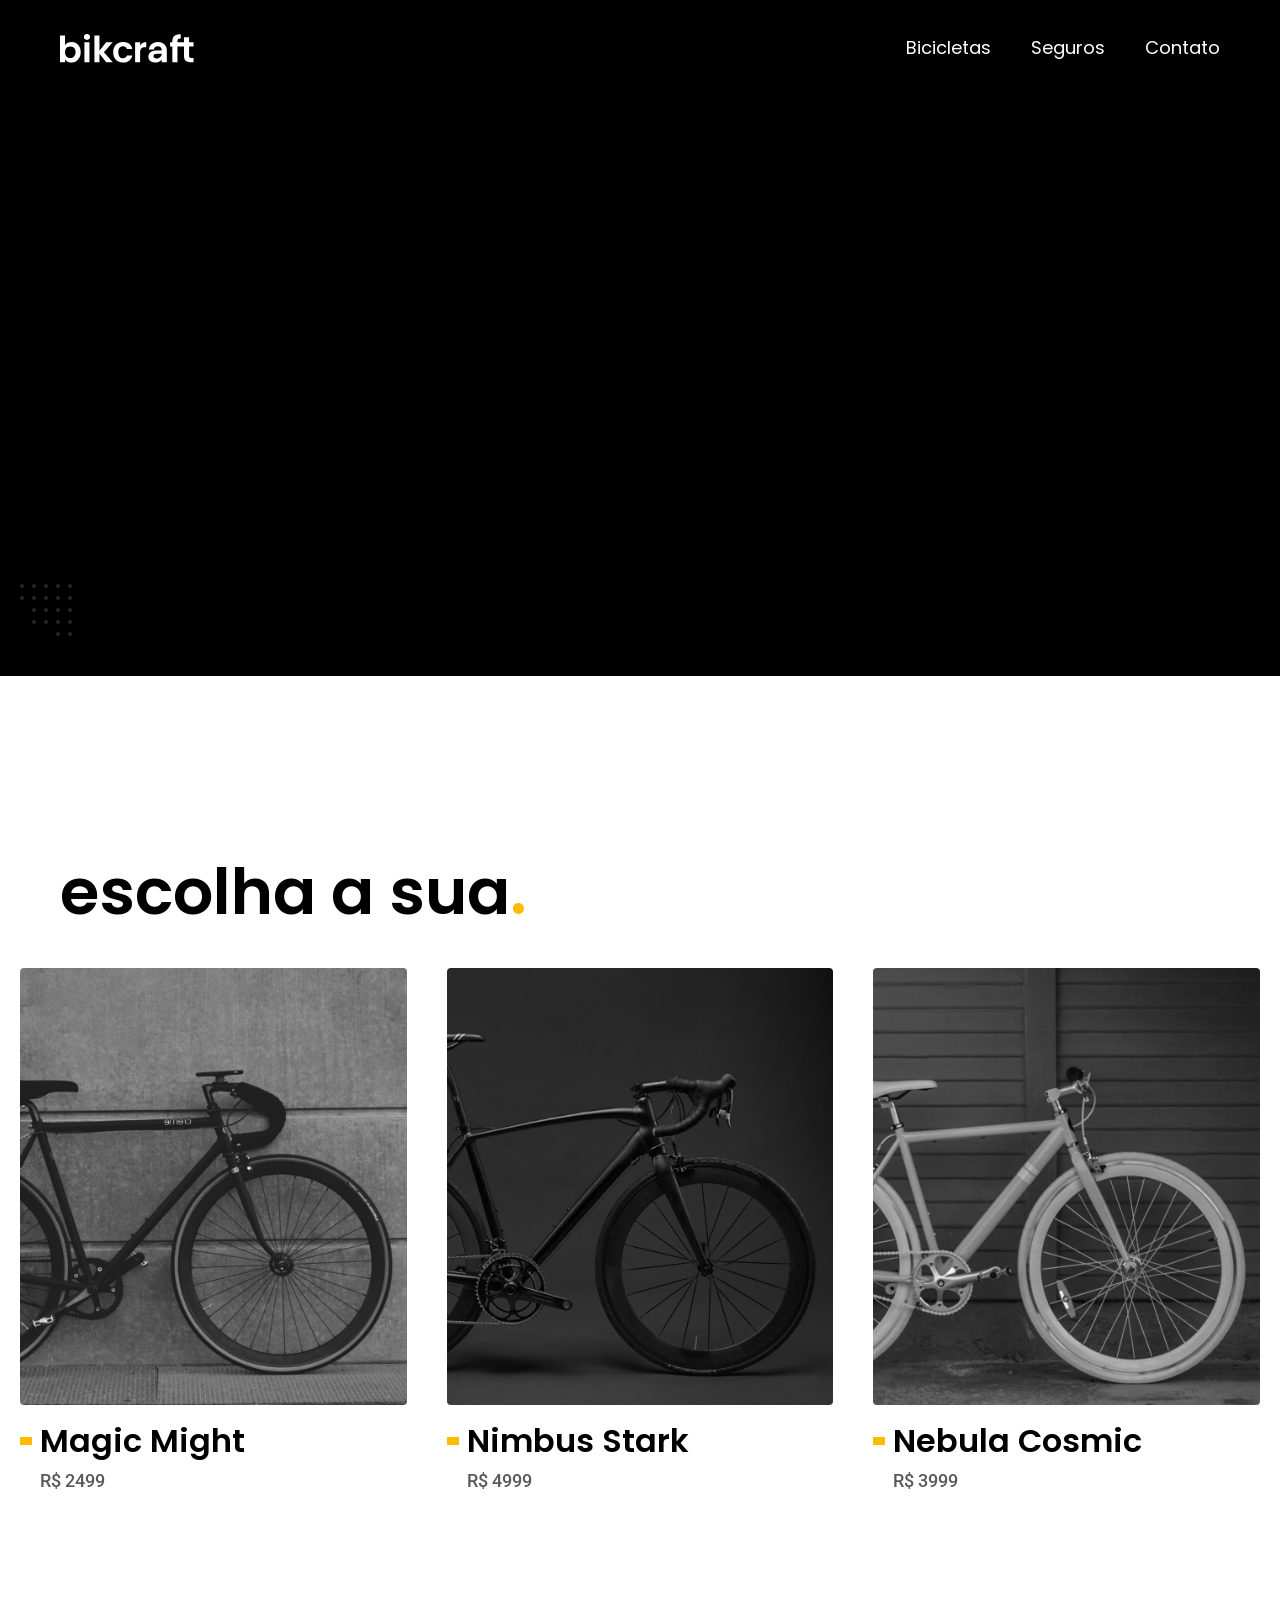
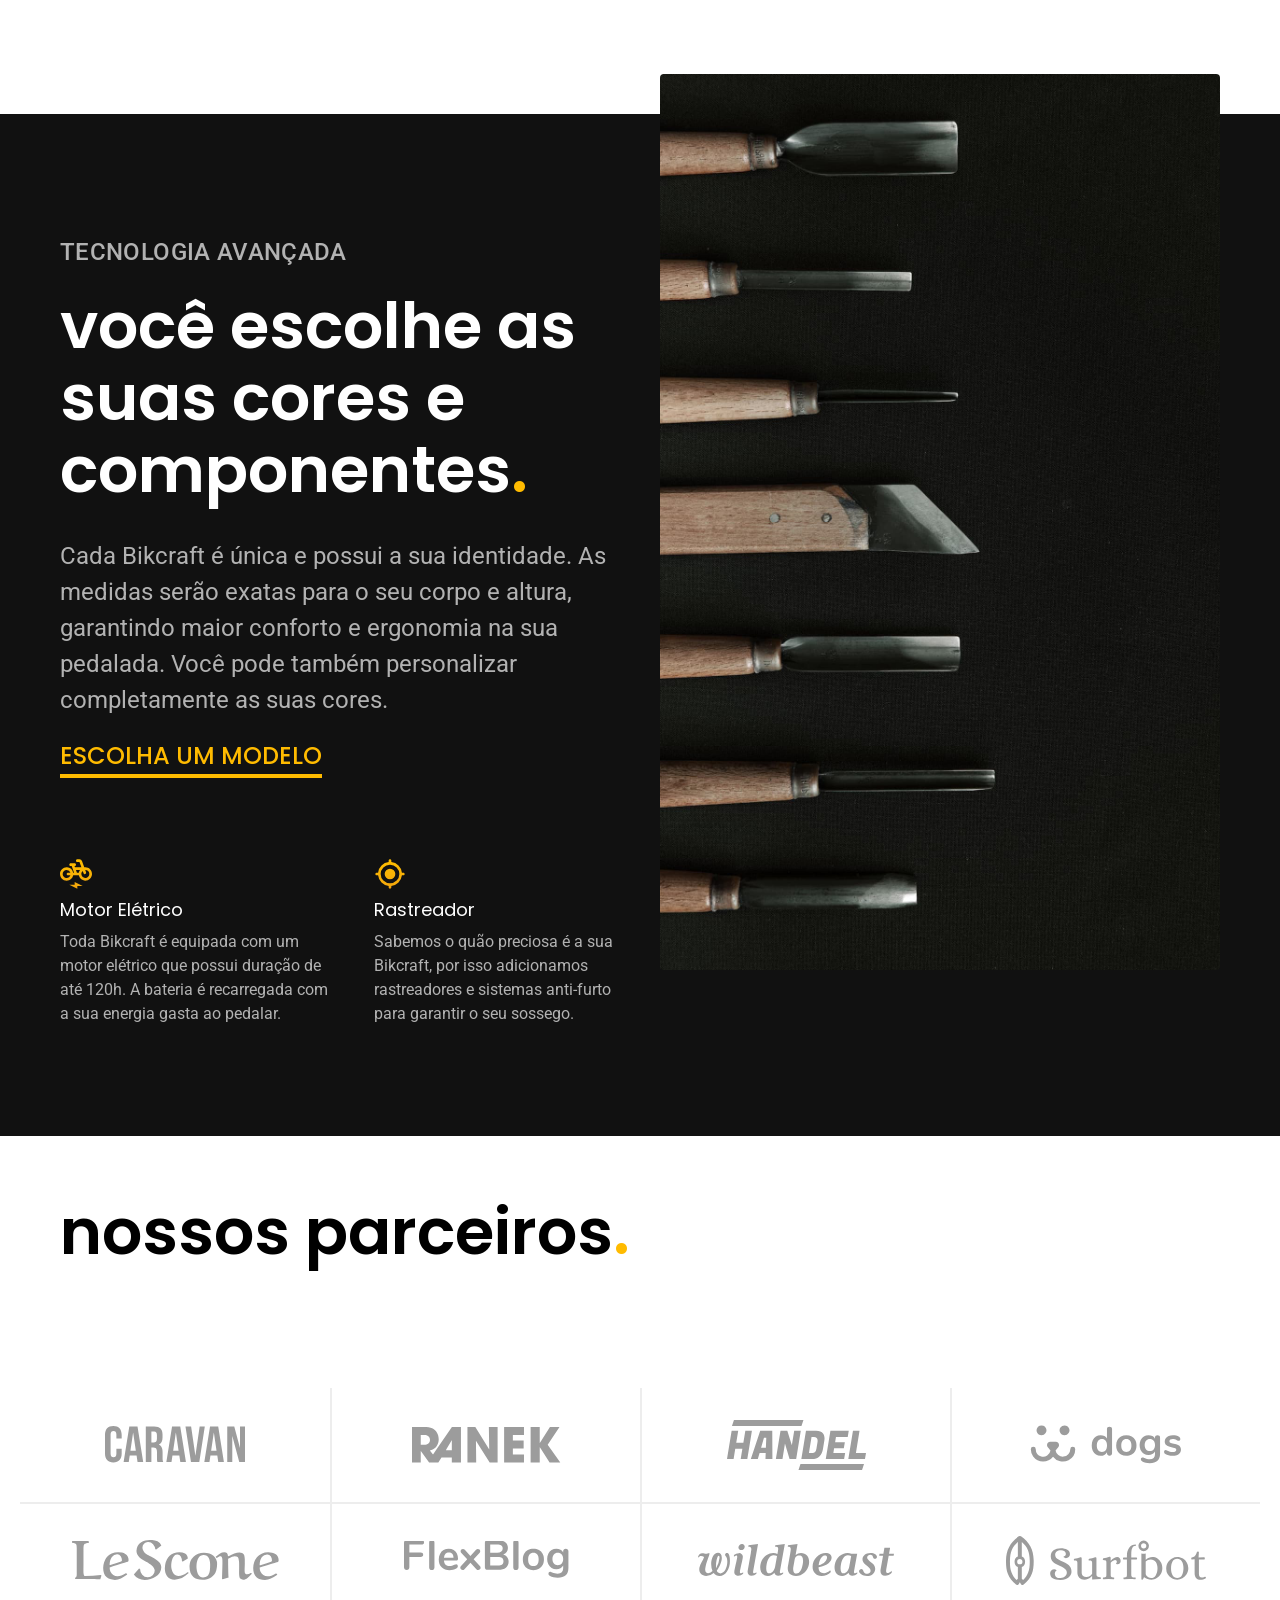
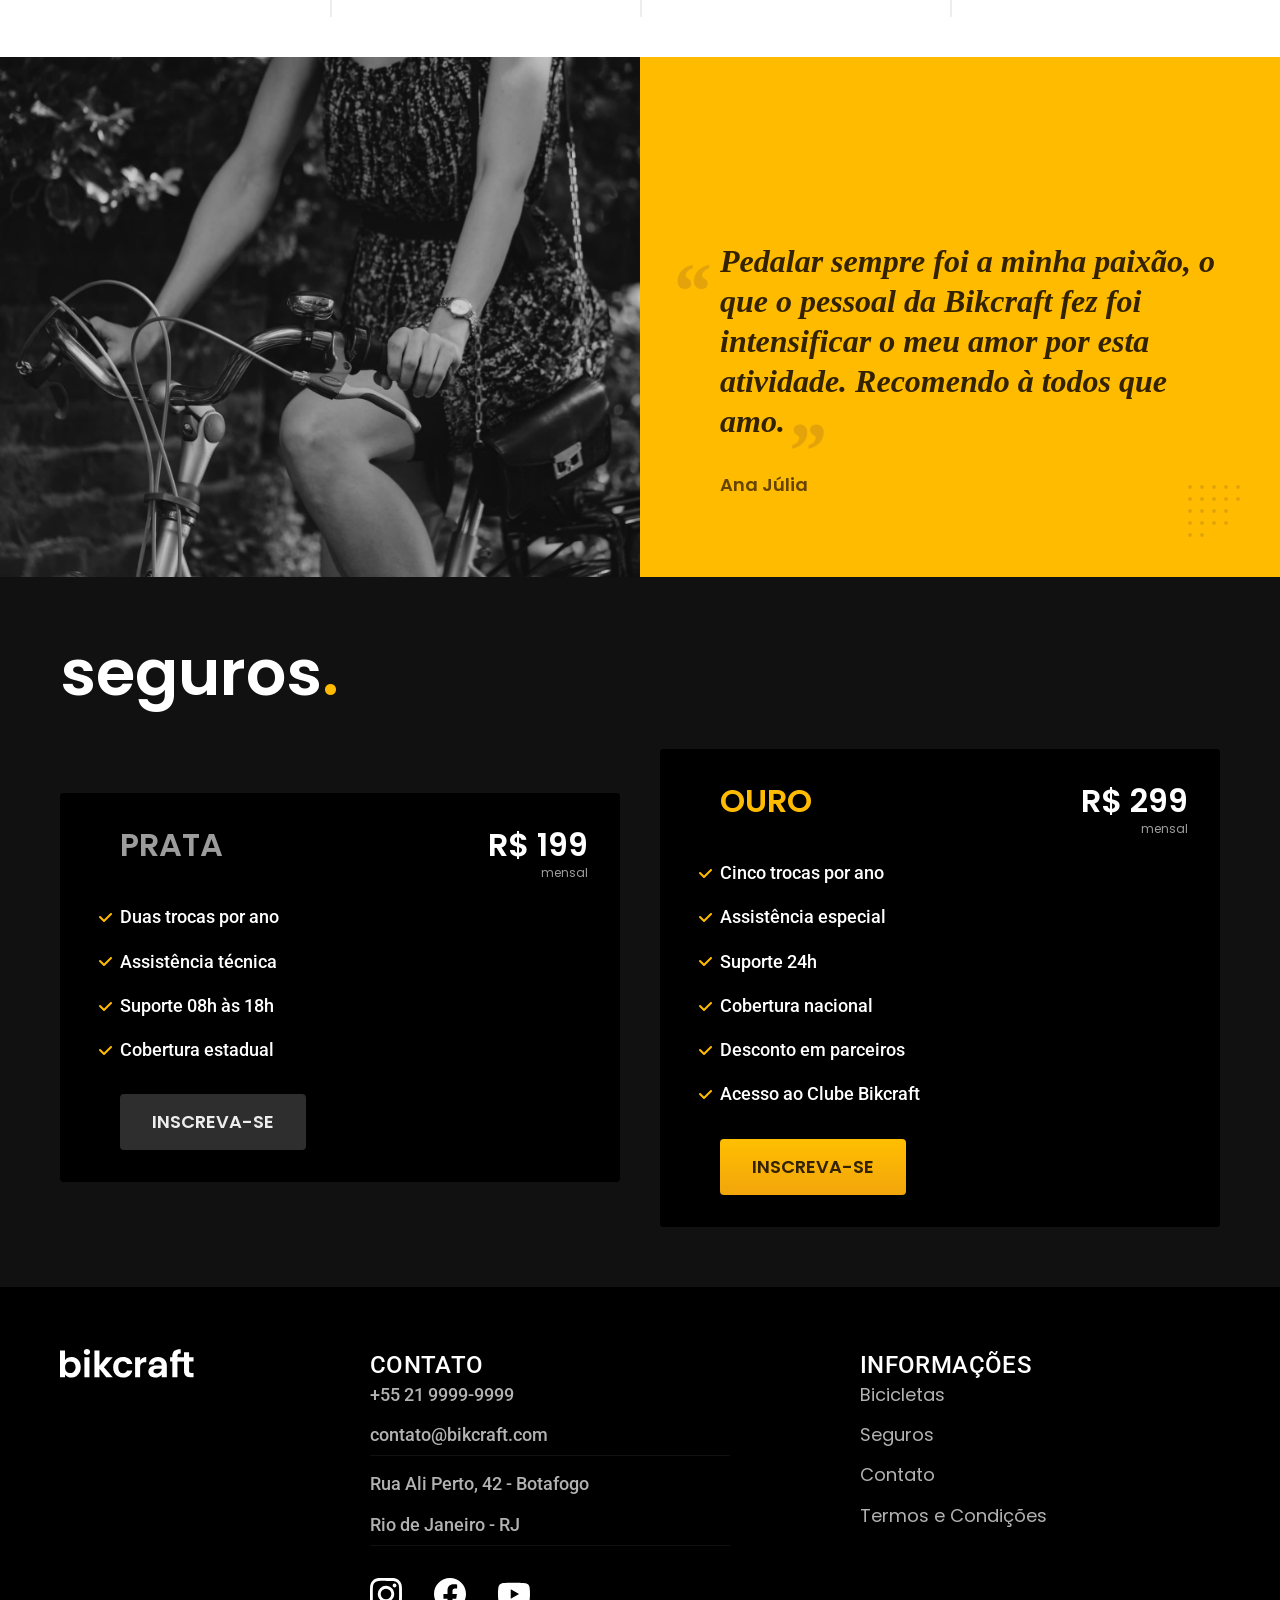
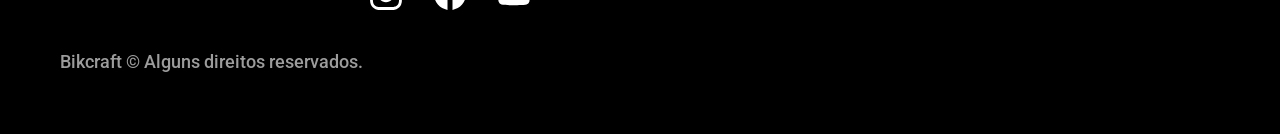
==== index.html @ 7bc640df "Finalizado o JS" ====
<!DOCTYPE html>
<html lang="pt-br">

<head>
  <meta charset="UTF-8">
  <meta name="viewport" content="width=device-width, initial-scale=1.0">

  <title>Bikcraft - Bicicletas Elétricas</title>
  <meta name="description" content="Bicicletas elétricas de alta precisão e qualidade, feitas sob medida para o cliente. Explore o mundo na sua velocidade com a Bikcraft.">

  <link rel="icon" href="./favicon.svg" type="image/svg+xml">
  <link rel="preload" href="./css/style.min.css" as="style">
  <link rel="stylesheet" href="./css/style.min.css">
  <link rel="preconnect" href="https://fonts.googleapis.com">
  <link rel="preconnect" href="https://fonts.gstatic.com" crossorigin>
  <link href="https://fonts.googleapis.com/css2?family=Poppins:ital,wght@0,100;0,200;0,300;0,400;0,500;0,600;0,700;0,800;0,900;1,100;1,200;1,300;1,400;1,500;1,600;1,700;1,800;1,900&display=swap" rel="stylesheet">

  <link rel="preconnect" href="https://fonts.googleapis.com">
  <link rel="preconnect" href="https://fonts.gstatic.com" crossorigin>
  <link href="https://fonts.googleapis.com/css2?family=Poppins:ital,wght@0,100;0,200;0,300;0,400;0,500;0,600;0,700;0,800;0,900;1,100;1,200;1,300;1,400;1,500;1,600;1,700;1,800;1,900&family=Roboto:ital,wght@0,100..900;1,100..900&display=swap" rel="stylesheet">

  <script> document.documentElement.classList.add('js'); </script>
</head>

<body>
  <header class="header-bg">
    <div class="header container">
      <a href="./">
        <img src="./img/bikcraft.svg" alt="Bikcraft">
      </a>

      <nav aria-label="primaria">
        <ul class="header-menu font-1-m cor-0">
          <li><a href="./bicicletas.html">Bicicletas</a></li>
          <li><a href="./seguros.html">Seguros</a></li>
          <li><a href="./contato.html">Contato</a></li>
        </ul>
      </nav>
    </div>
  </header>

  <main class="introducao-bg">
    <div class="introducao container">
      <div class="introducao-conteudo">
        <h1 class="font-1-xxl cor-0 fadeInDown" data-anime="200">Bicicletas feitas sob medida<span class="cor-p1">.</span></h1>
        <p class="font-2-l cor-5 fadeInDown" data-anime="400">Bicicletas elétricas de alta precisão e qualidade, feitas sob medida para você. Explore o mundo na sua velocidade com a Bikcraft.</p>
        <a class="botao fadeInDown" data-anime="600" href="./bicicletas.html">Escolha a sua</a>
      </div>
      <div data-anime="800">
        <img src="./img/fotos/introducao.jpg" alt="Bicicleta elétrica preta.">
      </div>
    </div>
  </main>

  <article class="bicicletas-lista">
    <h2 class="container font-1-xxl">escolha a sua<span class="cor-p1">.</span></h2>

    <ul>
      <li>
        <a href="./bicicletas/magic.html">
          <img src="./img/bicicletas/magic-home.jpg" alt="Bicicleta preta">
          <h3 class="font-1-xl">Magic Might</h3>
          <span class="font-2-m cor-8">R$ 2499</span>
        </a>
      </li>
      <li>
        <a href="./bicicletas/nimbus.html">
          <img src="./img/bicicletas/nimbus-home.jpg" alt="Bicicleta preta">
          <h3 class="font-1-xl">Nimbus Stark</h3>
          <span class="font-2-m cor-8">R$ 4999</span>
        </a>
      </li>
      <li>
        <a href="./bicicletas/nebula.html">
          <img src="./img/bicicletas/nebula-home.jpg" alt="Bicicleta preta">
          <h3 class="font-1-xl">Nebula Cosmic</h3>
          <span class="font-2-m cor-8">R$ 3999</span>
        </a>
      </li>
    </ul>
  </article>

  <article class="tecnologia-bg">
    <div class="tecnologia container">
      <div class="tecnologia-conteudo">
        <span class="font-2-l-b cor-5">Tecnologia Avançada</span>
        <h2 class="font-1-xxl cor-0">você escolhe as suas cores e componentes<span class="cor-p1">.</span></h2>
        <p class="font-2-l cor-5">Cada Bikcraft é única e possui a sua identidade. As medidas serão exatas para o seu corpo e altura, garantindo maior conforto e ergonomia na sua pedalada. Você pode também personalizar completamente as suas cores.</p>
        <a class="link" href="./bicicletas.html">Escolha um modelo</a>
        <div class="tecnologia-vantagens">
          <div>
            <img src="./img/icones/eletrica.svg" alt="">
            <h3 class="font-1-m cor-0">Motor Elétrico</h3>
            <p class="font-2-s cor-5">Toda Bikcraft é equipada com um motor elétrico que possui duração de até 120h. A bateria é recarregada com a sua energia gasta ao pedalar.</p>
          </div>
          <div>
            <img src="./img/icones/rastreador.svg" alt="">
            <h3 class="font-1-m cor-0">Rastreador</h3>
            <p class="font-2-s cor-5">Sabemos o quão preciosa é a sua Bikcraft, por isso adicionamos rastreadores e sistemas anti-furto para garantir o seu sossego.</p>
          </div>
        </div>
      </div>
      <div class="tecnologia-imagem">
        <img src="./img/fotos/tecnologia.jpg" alt="">
      </div>
    </div>
  </article>

  <section class="parceiros" aria-label="Nossos Parceiros">
    <h2 class="container font-1-xxl">nossos parceiros<span class="cor-p1">.</span></h2>

    <ul>
      <li><img src="./img/parceiros/caravan.svg" alt="caravan"></li>
      <li><img src="./img/parceiros/ranek.svg" alt="ranek"></li>
      <li><img src="./img/parceiros/handel.svg" alt="handel"></li>
      <li><img src="./img/parceiros/dogs.svg" alt="dogs"></li>
      <li><img src="./img/parceiros/lescone.svg" alt="lescone"></li>
      <li><img src="./img/parceiros/flexblog.svg" alt="flexblog"></li>
      <li><img src="./img/parceiros/wildbeast.svg" alt="wildbeast"></li>
      <li><img src="./img/parceiros/surfbot.svg" alt="surfbot"></li>
    </ul>
  </section>

  <section class="depoimento" aria-label="Depoimento">
    <div>
      <img src="./img/fotos/depoimento.jpg" alt="Pessoa pedalando uma bicicleta Bikcraft">
    </div>
    <div class="depoimento-conteudo">
      <blockquote class="font-1-xl cor-p5">
        <p>Pedalar sempre foi a minha paixão, o que o pessoal da Bikcraft fez foi intensificar o meu amor por esta atividade. Recomendo à todos que amo.</p>
      </blockquote>
      <span class="font-1-m-b cor-p4">Ana Júlia</span>
    </div>
  </section>

  <article class="seguros-bg">
    <div class="seguros container">
      <h2 class="font-1-xxl cor-0">seguros<span class="cor-p1">.</span></h2>
      <div class="seguros-item">
        <h3 class="font-1-xl cor-6">PRATA</h3>
        <span class="font-1-xl cor-0">R$ 199 <span class="font-1-xs cor-6">mensal</span></span>
        <ul class="font-2-m cor-0">
          <li>Duas trocas por ano</li>
          <li>Assistência técnica</li>
          <li>Suporte 08h às 18h</li>
          <li>Cobertura estadual</li>
        </ul>
        <a class="botao secundario" href="./orcamento.html">Inscreva-se</a>
      </div>

      <div class="seguros-item">
        <h3 class="font-1-xl cor-p1">OURO</h3>
        <span class="font-1-xl cor-0">R$ 299 <span class="font-1-xs cor-6">mensal</span></span>
        <ul class="font-2-m cor-0">
          <li>Cinco trocas por ano</li>
          <li>Assistência especial</li>
          <li>Suporte 24h</li>
          <li>Cobertura nacional</li>
          <li>Desconto em parceiros</li>
          <li>Acesso ao Clube Bikcraft</li>
        </ul>
        <a class="botao" href="./orcamento.html">Inscreva-se</a>
      </div>
    </div>
  </article>

  <footer class="footer-bg">
    <div class="footer container">
      <img src="./img/bikcraft.svg" alt="Bikcraft">
      <div class="footer-contato">
        <h3 class="font-2-l-b cor-0">Contato</h3>
        <ul class="font-2-m cor-5">
          <li><a href="tel:+552199999999">+55 21 9999-9999</a></li>
          <li><a href="mailto:contato@bikcraft.com">contato@bikcraft.com</a></li>
          <li>Rua Ali Perto, 42 - Botafogo</li>
          <li>Rio de Janeiro - RJ</li>
        </ul>
        <div class="footer-redes">
          <a href="./">
            <img src="./img/redes/instagram.svg" alt="Instagram">
          </a>
          <a href="./">
            <img src="./img/redes/facebook.svg" alt="Facebook">
          </a>
          <a href="./">
            <img src="./img/redes/youtube.svg" alt="Youtube">
          </a>
        </div>
      </div>
      <div class="footer-informacoes">
        <h3 class="font-2-l-b cor-0">Informações</h3>
        <nav>
          <ul class="font-1-m cor-5">
            <li><a href="./bicicletas.html">Bicicletas</a></li>
            <li><a href="./seguros.html">Seguros</a></li>
            <li><a href="./contato.html">Contato</a></li>
            <li><a href="./termos.html">Termos e Condições</a></li>
          </ul>
        </nav>
      </div>
      <p class="footer-copy font-2-m cor-6">Bikcraft © Alguns direitos reservados.</p>
    </div>
  </footer>
  <script src="/JS/plugins/simple-anime.js"></script>
  <script src="./js/script.js"></script>
</body>

</html>
---- css/style.min.css ----
body {
  margin: 0;
  font-family: Arial, Helvetica, sans-serif;
}
blockquote,
dd,
h1,
h2,
h3,
h4,
p,
ul {
  margin: 0;
}
ul {
  padding: 0;
  list-style: none;
}
a {
  text-decoration: none;
  color: inherit;
}
img {
  max-width: 100%;
  display: block;
}
img[src$=".jpg"] {
  border-radius: 4px;
}
.font-1-xs {
  font: 400 0.75rem/1.35 Poppins, sans-serif;
}
.font-2-xs {
  font: 400 0.875rem/1.43 Roboto, sans-serif;
}
.font-1-s {
  font: 400 1rem/1.5 Poppins, sans-serif;
}
.font-2-s {
  font: 400 1rem/1.5 Roboto, sans-serif;
}
.font-1-m,
.font-1-m-b {
  font: 400 1.125rem/1.35 Poppins, sans-serif;
}
.font-1-m-b {
  font-weight: 600;
}
.font-2-m {
  font: 500 1.125rem/1.35 Roboto, sans-serif;
}
.font-1-l {
  font: 400 1.5rem/1.5 Poppins, sans-serif;
}
.font-2-l,
.font-2-l-b {
  font: 400 1.5rem/1.5 Roboto, sans-serif;
}
.font-2-l-b {
  font-weight: 500;
  letter-spacing: 0.015em;
  text-transform: uppercase;
}
.font-1-xl {
  font: 600 2rem/1.25 Poppins, sans-serif;
}
.font-2-xl {
  font: 500 2rem/1.25 Roboto, sans-serif;
}
.font-1-xxl {
  font: 600 4rem/1.125 Poppins, sans-serif;
}
@media (max-width: 1200px) {
  .font-1-xxl {
    font-size: 3rem;
  }
  .font-2-l,
  .font-2-l-b {
    font-size: 1.125rem;
  }
}
@media (max-width: 800px) {
  .font-1-xxl {
    font-size: 2rem;
  }
  .font-1-xl,
  .font-2-xl {
    font-size: 1.5rem;
  }
}
:root {
  --cor-0: #ffffff;
  --cor-1: #f7f7f7;
  --cor-2: #ededed;
  --cor-3: #dedede;
  --cor-4: #cccccc;
  --cor-5: #b2b2b2;
  --cor-6: #9c9c9c;
  --cor-7: #717171;
  --cor-8: #595959;
  --cor-9: #404040;
  --cor-10: #2e2e2e;
  --cor-11: #111111;
  --cor-12: #000000;
  --cor-p1: #ffbb00;
  --cor-p2: #e4a30b;
  --cor-p3: #a66f00;
  --cor-p4: #664400;
  --cor-p5: #332200;
}
.cor-0 {
  color: var(--cor-0);
}
.cor-1 {
  color: var(--cor-1);
}
.cor-2 {
  color: var(--cor-2);
}
.cor-3 {
  color: var(--cor-3);
}
.cor-4 {
  color: var(--cor-4);
}
.cor-5 {
  color: var(--cor-5);
}
.cor-6 {
  color: var(--cor-6);
}
.cor-7 {
  color: var(--cor-7);
}
.cor-8 {
  color: var(--cor-8);
}
.cor-9 {
  color: var(--cor-9);
}
.cor-10 {
  color: var(--cor-10);
}
.cor-11 {
  color: var(--cor-11);
}
.cor-12 {
  color: var(--cor-12);
}
.cor-p1 {
  color: var(--cor-p1);
}
.cor-p2 {
  color: var(--cor-p2);
}
.cor-p3 {
  color: var(--cor-p3);
}
.cor-p4 {
  color: var(--cor-p4);
}
.cor-p5 {
  color: var(--cor-p5);
}
.form {
  display: grid;
  grid-template-columns: 1fr 1fr;
  gap: 20px;
}
.form label {
  display: block;
  font: 600 1rem/1, 5 poppins, sans-serif;
  margin-bottom: 4px;
}
.col-2 {
  grid-column: span 2;
}
.form input[type="email"],
.form input[type="text"],
.form textarea {
  font: 400 1rem/1, 5 poppins, sans-serif;
  background: var(--cor-1);
  border: 1px solid var(--cor-2);
  padding: 12px;
  border-radius: 4px;
  width: 100%;
  box-sizing: border-box;
}
.form input[type="email"]:focus,
.form input[type="text"]:focus,
.form textarea:focus {
  outline: 0;
  border-color: var(--cor-p1);
  background: var(--cor-0);
  box-shadow: 0 0 0 2px #fea;
}
.form .col-2 {
  grid-column: 1;
}
.js .fadeInDown {
  transform: translate3d(0, -20px, 0);
}
.js .fadeInUp {
  transform: translate3d(0, 20px, 0);
}
.js .fadeInRight {
  transform: translate3d(20px, 0, 0);
}
.js .fadeInLeft {
  transform: translate3d(-20px, 0, 0);
}
.js [data-anime] {
  opacity: 0;
}
.js .anime {
  opacity: 1;
  transform: none;
  transition: transform 0.8s, opacity 0.8s;
}
.header-bg {
  background-color: #000;
}
.header {
  display: flex;
  flex-wrap: wrap;
  gap: 20px;
  justify-content: space-between;
  align-items: center;
  padding-bottom: 20px;
  padding-top: 20px;
}
.header-menu {
  display: flex;
  flex-wrap: wrap;
  gap: 40px;
}
.header-menu a {
  color: #fff;
  display: inline-block;
  padding: 16px 0;
  font-size: 18px;
  position: relative;
  font-family: Poppins;
  font-weight: 400;
}
.header-menu a:after {
  content: "";
  display: block;
  height: 2px;
  width: 0;
  background: #fff;
  margin-top: 4px;
  transition: 0.3s;
  position: absolute;
}
.header-menu a.ativo::after,
.header-menu a:hover:after {
  width: 100%;
}
@media (max-width: 800px) {
  .header-menu {
    gap: 20px;
  }
  .header-menu a {
    background: #111;
    padding: 12px 16px;
    border-radius: 4px;
  }
  .header-menu a:hover {
    background-color: #2e2e2e;
  }
  .header a:after {
    display: none;
  }
}
@media (max-width: 600px) {
  .header-menu {
    gap: 12px;
  }
  .header-menu a {
    padding: 8px 12px;
    font-size: 14px;
  }
}
.footer-bg {
  background-color: var(--cor-12);
}
.footer {
  display: grid;
  grid-template-columns: 3fr 5fr 4fr;
  gap: 40px;
  padding-top: 60px;
  padding-bottom: 60px;
}
.footer-contato ul {
  margin-bottom: 32px;
}
.footer-contato li:nth-child(2n):after {
  content: "";
  display: block;
  max-width: 360px;
  height: 1px;
  background-color: var(--cor-11);
  margin-top: 8px;
}
.footer li {
  margin-bottom: 16px;
}
.footer a:hover {
  color: var(--cor-0);
}
.footer-copy {
  grid-column: 1/-1;
}
.footer-redes {
  display: flex;
  gap: 32px;
}
@media (max-width: 800px) {
  .footer > img {
    display: none;
  }
  .footer {
    grid-template-columns: 1fr 1fr;
  }
}
@media (max-width: 600px) {
  .footer {
    grid-template-columns: 1fr;
    gap: 60px;
  }
  .footer-copy {
    margin-top: 0;
  }
}
.container {
  box-sizing: border-box;
  max-width: 1200px;
  padding-left: 20px;
  padding-right: 20px;
  margin-left: auto;
  margin-right: auto;
}
.botao {
  display: inline-block;
  padding: 16px 32px;
  background: linear-gradient(#ffbf00, #f2a50c);
  border-radius: 4px;
  box-shadow: 0 1px 2px rgba(0, 0, 0, 0.1);
  text-transform: uppercase;
  color: #320;
  font-size: 18px;
  line-height: 1.33;
  font-family: Poppins;
  font-weight: 600;
  max-width: max-content;
  border: none;
  cursor: pointer;
}
.botao.seta {
  display: flex;
  align-items: center;
}
.botao.seta::after {
  content: "";
  display: inline-block;
  width: 18px;
  height: 10px;
  margin-left: 12px;
  background: url("../img/icones/seta.svg");
  transition: transform 0.3s ease;
}
.botao-comprar {
  display: flex;
  align-items: center;
}
.botao.seta:hover:after {
  transform: translateX(4px);
}
.botao:hover {
  background: linear-gradient(#ffb60d, #e59317);
}
.botao.secundario {
  background: var(--cor-10);
  color: var(--cor-2);
}
.botao.secundario:hover {
  background: var(--cor-9);
  color: var(--cor-0);
}
@media (max-width: 600px) {
  .botao {
    padding: 12px 16px;
    font-size: 16px;
  }
}
.link {
  display: inline-block;
  color: var(--cor-p1);
  font: 500 1.5rem/1.5 Poppins, sans-serif;
  text-transform: uppercase;
}
.link::after {
  content: "";
  display: block;
  width: 100%;
  height: 4px;
  background-color: currentColor;
}
.link:hover {
  color: var(--cor-0);
}
.titulo-bg {
  padding-top: 60px;
  padding-bottom: 60px;
  background-color: var(--cor-11);
}
.titulo {
  background: url("../img/dec/top-right.svg") no-repeat bottom right 20px;
}
.titulo p {
  margin-bottom: 4px;
}
@media (max-width: 800px) {
  .titulo-bg {
    padding-top: 40px;
    padding-bottom: 40px;
  }
  .titulo p {
    font-size: 1rem;
    text-transform: lowercase;
    font-weight: 400;
  }
}
.introducao-bg {
  background: var(--cor-12) url("../img/dec/bottom-left.svg") no-repeat bottom
    160px left 20px;
  color: #fff;
  box-shadow: inset 0 -120px #fff;
}
.introducao {
  display: grid;
  grid-template-columns: 1fr 1fr;
  gap: 0 40px;
}
.introducao-conteudo {
  align-self: end;
  padding-bottom: 200px;
}
.introducao img {
  width: 100%;
  height: 100%;
  object-fit: cover;
  border-radius: 4px;
}
.introducao h1 {
  margin-bottom: 32px;
}
.introducao h1 span {
  color: #fb0;
}
.introducao p {
  margin-bottom: 20px;
  font-size: 24px;
  line-height: 1.5;
  color: #b2b2b2;
  font-family: Roboto;
  font-weight: 400;
}
@media (max-width: 1200px) {
  .introducao h1 {
    font-size: 48px;
  }
  .introducao p {
    font-size: 18px;
  }
}
@media (max-width: 800px) {
  .introducao-bg {
    background: #111;
    padding-top: 40px;
    box-shadow: inset 0 -60px #fff;
  }
  .introducao {
    grid-template-columns: 1fr;
    gap: 32px;
  }
  .introducao-conteudo {
    padding-bottom: 0;
  }
  .introducao h1 {
    font-size: 32px;
    margin-bottom: 16px;
  }
  .introducao img {
    height: 300px;
    width: 100%;
  }
}
.tecnologia-bg {
  background-color: var(--cor-11);
  padding-top: 40px;
  box-shadow: inset 0 80px var(--cor-0);
}
.tecnologia {
  display: grid;
  grid-template-columns: 1fr 1fr;
  gap: 40px;
}
.tecnologia-imagem {
  height: 100%;
  object-fit: cover;
  object-position: left;
}
.tecnologia-conteudo {
  padding-top: 160px;
  padding-bottom: 110px;
}
.tecnologia-conteudo > span {
  margin-bottom: 20px;
  display: block;
}
.tecnologia-conteudo h2 {
  margin-bottom: 32px;
}
.tecnologia-conteudo > p {
  margin-bottom: 20px;
}
.tecnologia-conteudo a {
  margin-bottom: 80px;
}
.tecnologia-vantagens {
  display: flex;
  gap: 40px;
}
.tecnologia-vantagens h3 {
  margin-bottom: 8px;
  width: max-content;
}
.tecnologia-vantagens img {
  width: 24;
  margin-bottom: 8px;
}
@media (max-width: 800px) {
  .tecnologia-bg {
    box-shadow: initial;
  }
  .tecnologia {
    grid-template-columns: 1fr;
  }
  .tecnologia-conteudo {
    padding-top: 60px;
    padding-bottom: 60px;
  }
  .tecnologia-imagem {
    display: none;
  }
  .tecnologia-conteudo a {
    margin-bottom: 60px;
  }
}
@media (max-width: 600px) {
  .tecnologia-vantagens {
    flex-direction: column;
    align-items: center;
  }
}
.parceiros {
  padding-top: 60px;
}
.parceiros h2 {
  padding-bottom: 120px;
}
.parceiros ul {
  padding: 0 20px;
  max-width: 1400px;
  display: grid;
  margin: 0 auto;
  grid-template-columns: repeat(4, 1fr);
  margin: 0 auto;
}
.parceiros li {
  display: flex;
  padding: 32px;
  border-left: 2px solid var(--cor-2);
}
.parceiros img {
  margin: auto;
}
.parceiros li:first-child,
.parceiros li:nth-child(5) {
  border-left: none;
}
.parceiros li:nth-child(n + 5) {
  border-top: 2px solid var(--cor-2);
}
@media (max-width: 800px) {
  .parceiros {
    padding-bottom: 60px;
  }
  .parceiros li {
    display: flex;
    padding: 20px;
  }
  .parceiros h2 {
    margin-bottom: 20px;
  }
  .parceiros ul {
    grid-template-columns: repeat(2, 1fr);
  }
  .parceiros li:nth-child(n + 3) {
    border-top: 2px solid var(--cor-2);
  }
  .parceiros li:nth-child(odd) {
    border-left: none;
  }
}
.depoimento {
  display: grid;
  grid-template-columns: 1fr 1fr;
  background-color: var(--cor-p1);
  overflow: hidden;
  margin-top: 40px;
}
.depoimento img {
  border-radius: 0;
  width: 100%;
  height: 100%;
  object-fit: cover;
}
.depoimento-conteudo {
  padding: 40px 40px 80px 80px;
  align-self: end;
  background: url("../img/dec/bottom-right-p.svg") no-repeat bottom 40px right
    40px;
}
.depoimento-conteudo p {
  max-width: 32ch;
  font-family: Merriweather, serif;
  font-style: italic;
  font-weight: 900;
  margin-bottom: 32px;
  position: relative;
}
.depoimento p::before {
  content: "“";
  color: var(--cor-p2);
  font-size: 5rem;
  position: absolute;
  left: -50px;
}
.depoimento p::after {
  content: "”";
  color: var(--cor-p2);
  font-size: 5rem;
  position: absolute;
}
@media (min-width: 1200px) {
  .depoimento img {
    max-height: 520px;
  }
}
@media (max-width: 768px) {
  .depoimento {
    grid-template-columns: 1fr;
    text-align: center;
  }
  .depoimento-conteudo {
    padding: 40px 20px;
    margin: auto;
  }
  .depoimento img {
    width: 200px;
  }
}
.bicicletas-lista {
  padding-top: 60px;
  padding-bottom: 120px;
}
.bicicletas-lista h2 {
  margin-bottom: 40px;
  box-sizing: border-box;
  max-width: 1200px;
  padding-left: 20px;
  padding-right: 20px;
  margin-left: auto;
  margin-right: auto;
}
.bicicletas-lista ul {
  display: flex;
  gap: 40px;
  padding: 0 20px 20px 20px;
  max-width: 1400px;
  margin-left: auto;
  margin-right: auto;
  overflow-x: auto;
}
#bicicleta .bicicletas-lista ul {
  padding: 0 0 20px 0;
}
.bicicletas-lista li {
  flex: 1;
  min-width: 280px;
}
.bicicletas-lista a {
  display: block;
}
.bicicletas-lista img {
  margin-bottom: 16px;
}
.bicicletas-lista h3 {
  margin-bottom: 8px;
  display: flex;
  align-items: center;
}
.bicicletas-lista h3::before {
  content: "";
  display: inline-block;
  height: 8px;
  width: 12px;
  margin-right: 8px;
  background-color: var(--cor-p1);
  transition: width 0.2s;
}
.bicicletas-lista a:hover h3::before {
  width: 24px;
}
.bicicletas-lista li span {
  padding-left: 20px;
}
@media (max-width: 800px) {
  .bicicletas-lista {
    padding-bottom: 60px;
  }
  .bicicletas-lista ul {
    gap: 20px;
  }
}
.bicicletas-bg {
  background: linear-gradient(to right, var(--cor-0) 30%, var(--cor-11) 0);
}
.bicicletas {
  display: grid;
  grid-template-columns: 1fr 1fr;
  gap: 40px;
  padding-bottom: 60px;
  padding-top: 60px;
  background: url("../img/dec/top-right.svg") no-repeat bottom 40px right 20px;
}
.bicicletas-imagem {
  position: relative;
}
.bicicletas-imagem span {
  background: var(--cor-12);
  padding: 8px 16px 8px 8px;
  display: inline-block;
  position: absolute;
  top: 20px;
  right: 0;
  border-radius: 4px 0 0 4px;
}
.bicicletas-conteudo {
  display: grid;
  grid-template-columns: 1fr auto;
  align-content: start;
}
.bicicletas h2,
.bicicletas p {
  grid-column: 1/-1;
}
.bicicletas h2 {
  margin-bottom: 20px;
}
.bicicletas h2::before {
  content: "";
  display: block;
  height: 8px;
  width: 12px;
  margin-bottom: 8px;
  background-color: var(--cor-p1);
}
.bicicletas p {
  margin-bottom: 32px;
}
.bicicletas a {
  place-self: end;
}
.bicicletas li {
  display: flex;
  align-items: center;
}
.bicicletas ul {
  display: grid;
  align-items: center;
}
.bicicletas-conteudo img {
  width: 24px;
  margin-right: 8px;
}
@media (max-width: 800px) {
  .bicicletas-bg {
    background: var(--cor-11);
  }
  .bicicletas {
    grid-template-columns: 1fr;
    gap: 20px;
    padding-top: 40px;
    padding-bottom: 40px;
  }
}
@media (max-width: 600px) {
  .bicicletas-conteudo {
    grid-template-columns: 1fr;
  }
  .bicicletas ul {
    font-size: 1rem;
    grid-template-columns: 1fr 1fr;
    margin-bottom: 32px;
  }
  .bicicletas a {
    place-self: start;
  }
}
.bicicleta {
  display: grid;
  grid-template-columns: 1fr 1fr;
  align-items: start;
  gap: 40px;
  padding-bottom: 60px;
  padding-top: 60px;
}
#bicicleta p {
  text-transform: uppercase;
}
.bicicleta-imagens {
  display: flex;
  flex-wrap: wrap;
  gap: 20px;
}
.bicicleta-imagens img {
  flex: 1;
  min-width: 200px;
}
.bicicleta-imagens img:first-child {
  min-width: 100%;
}
.bicicleta-conteudo > p {
  margin-bottom: 32px;
}
.bicicleta-comprar {
  display: grid;
  grid-template-columns: max-content auto;
  align-items: center;
  justify-items: start;
  gap: 8px 12px;
  margin-bottom: 40px;
}
.bicicleta-comprar a {
  grid-row: span 2;
}
.bicicleta-comprar span {
  display: flex;
  align-items: center;
  background-color: var(--cor-12);
  padding: 4px 8px;
  border-radius: 4px;
}
.bicicleta-conteudo h2 {
  text-transform: uppercase;
  letter-spacing: 0.015em;
}
.bicicleta-ficha,
.bicicleta-informacoes {
  padding: 32px;
  background-color: var(--cor-12);
  border-radius: 4px;
}
.bicicleta-informacoes {
  margin-bottom: 40px;
  display: grid;
  grid-template-columns: 1fr 1fr;
  gap: 32px;
}
.bicicleta-informacoes img {
  width: 24px;
  margin-bottom: 8px;
}
.bicicleta-informacoes {
  margin-bottom: 8px;
}
.bicicleta-ficha li {
  padding: 4px 0;
  display: flex;
  justify-content: space-between;
  border-bottom: 1px solid var(--cor-11);
}
.bicicleta-ficha li:last-child {
  border-bottom: none;
}
.bicicleta-ficha span {
  color: var(--cor-6);
}
@media (max-width: 800px) {
  .bicicleta {
    grid-template-columns: 1fr;
    padding-top: 40px;
    padding-top: 40px;
  }
  .bicicleta-comprar {
    grid-template-columns: auto;
    justify-items: center;
  }
  .bicicleta-imagens {
    grid-row: 2;
  }
}
@media (max-width: 400px) {
  .bicicleta-informacoes {
    grid-template-columns: 1fr;
  }
  .bicicleta-comprar {
    grid-template-columns: 1fr;
  }
}
.seguros-bg {
  background: var(--cor-11);
}
.seguros {
  padding-top: 60px;
  padding-bottom: 60px;
  display: grid;
  grid-template-columns: 1fr 1fr;
  gap: 40px;
  align-items: center;
}
#seguros .seguros {
  padding-top: 0;
}
.seguros h2 {
  grid-column: 1/-1;
}
.seguros-item {
  background-color: var(--cor-12);
  padding: 32px 32px 32px 60px;
  display: grid;
  grid-template-columns: 1fr autofr;
  border-radius: 4px;
}
.seguros-item h3 {
  margin-bottom: 40px;
}
.seguros-item span {
  grid-column: 2;
  display: block;
  text-align: right;
}
.seguros-item ul {
  grid-template-columns: 1/-1;
  margin-bottom: 32px;
}
.seguros-item li {
  display: flex;
  align-items: center;
  position: relative;
}
.seguros-item li + li {
  margin-top: 20px;
}
.seguros-item li::before {
  content: "";
  display: inline-block;
  width: 13px;
  height: 9px;
  background-image: url("../img/icones/lista.svg");
  position: absolute;
  left: -21px;
}
.seguros-item a {
  grid-column: 1/-1;
}
@media (max-width: 800px) {
  .seguros {
    grid-template-columns: 1fr;
  }
}
.vantagens-bg {
  background-color: var(--cor-12);
}
.vantagens {
  padding-top: 120px;
  padding-bottom: 120px;
}
.vantagens h2 {
  margin-bottom: 60px;
}
.vantagens ul {
  display: grid;
  grid-template-columns: repeat(auto-fit, minmax(280px, max-content));
  gap: 40px;
}
.vangtagens h3 .vangtagens img {
  margin-bottom: 8px;
}
@media (max-width: 800px) {
  .vantagens {
    padding-top: 60px;
    padding-bottom: 60px;
  }
  .vantagens h2 {
    margin-bottom: 40px;
  }
  .vantagens ul {
    gap: 20px;
  }
}
.perguntas {
  padding-top: 120px;
  padding-bottom: 120px;
}
.perguntas h2 {
  margin-bottom: 60px;
}
.perguntas dl > div {
  padding: 20px;
  border-radius: 4px;
}
.perguntas dl > div:nth-child(odd) {
  background-color: var(--cor-1);
}
.perguntas button {
  display: grid;
  grid-template-columns: auto 1fr auto;
  align-items: center;
  gap: 8px;
  cursor: pointer;
  border: none;
  background: 0 0;
  width: 100%;
  text-align: left;
}
.perguntas button::before {
  content: "";
  display: inline-block;
  width: 12px;
  height: 8px;
  background-color: var(--cor-p1);
}
.perguntas button::after {
  content: "";
  display: inline-block;
  width: 14px;
  height: 6px;
  background: url("../img/icones/seta-abrir.svg");
  transition: 0.3s;
}
.perguntas button:hover:after,
.perguntas button[aria-expanded="true"]:after {
  transform: rotate(180deg);
}
.js .perguntas dd {
  display: none;
}
.js .perguntas dd.ativa {
  display: block;
}
.perguntas dd {
  padding-left: 20px;
  padding-top: 16px;
  max-width: 80ch;
}
@media (max-width: 800px) {
  .perguntas {
    padding-top: 60px;
    padding-bottom: 60px;
  }
  .perguntas h2 {
    margin-bottom: 40px;
  }
}
.seguro-bg {
  background-color: var(--cor-11);
  box-shadow: inset 0 120px var(--cor-0), inset 0 -120px var(--cor-12);
}
.seguro {
  display: grid;
  grid-template-columns: 1fr 1fr;
  gap: 40px;
}
.seguro-imagem img {
  width: 100%;
  height: 100%;
  object-fit: cover;
}
.seguro-conteudo {
  padding-top: 180px;
  padding-bottom: 180px;
}
.seguro h2 {
  margin-bottom: 32px;
}
.seguro p {
  margin-bottom: 32px;
}
@media (max-width: 800px) {
  .seguro-bg {
    box-shadow: inset 0 -60px var(--cor-12);
  }
  .seguro {
    grid-template-columns: 1fr;
  }
  .seguro-conteudo {
    grid-row: 1;
    padding-top: 40px;
    padding-bottom: 0;
  }
}
#contato {
  background: linear-gradient(var(--cor-11) 600px, var(--cor-1) 0);
}
.contato {
  display: grid;
  grid-template-columns: 5fr 7fr;
}
.contato-dados,
.contato-formulario {
  padding: 60px;
  box-shadow: 0 1px 2px rgba(0, 0, 0, 0.1);
}
.contato-dados {
  border-radius: 5px 0 0 5px;
  background: var(--cor-12) url("../img/dec/bottom-left.svg") no-repeat bottom
    20px left 20px;
}
.contato-formulario {
  background: var(--cor-0) url("../img/dec/bottom-right.svg") no-repeat bottom
    20px right 20px;
  border-radius: 0 5px 5px 0;
}
.contato-dados h2 {
  margin-bottom: 60px;
}
.contato-endereco {
  margin-bottom: 32px;
  padding-left: 28px;
  background: url("../img/icones/local.svg") no-repeat 0 2px;
}
.contato-endereco p {
  margin-bottom: 8px;
}
.contato-meios a {
  display: block;
  max-width: max-content;
  margin-bottom: 8px;
  padding-left: 28px;
}
.contato-meios a:hover {
  color: var(--cor-0);
}
.contato-meios a:first-child {
  background: url("../img/icones/email.svg") no-repeat 0 2px;
}
.contato-meios a:nth-child(2) {
  margin-bottom: 32px;
}
.contato-meios a:nth-child(3) {
  background: url("../img/icones/telefone.svg") no-repeat 0 2px;
  margin-bottom: 60px;
}
.contato-redes {
  display: flex;
  gap: 32px;
  padding-left: 28px;
}
@media (max-width: 800px) {
  .contato {
    grid-template-columns: 1fr;
  }
  .contato-dados,
  .contato-formulario {
    padding: 20px;
  }
  .contato-dados {
    border-radius: 5px 5px 0 0;
    background: var(--cor-12);
  }
  .contato-formulario {
    border-radius: 0 0 5px 5px;
  }
  .contato-dados h2,
  .contato-meios a:nth-child(3) {
    margin-bottom: 32px;
  }
  .contato-redes {
    margin-bottom: 12px;
  }
}
.lojas {
  display: grid;
  grid-template-columns: 1fr 1fr;
  gap: 0 40px;
  padding-top: 120px;
  padding-bottom: 120px;
}
.lojas h2 {
  grid-column: 1/-1;
  margin-bottom: 60px;
}
.lojas img {
  border-radius: 4px 4px 0 0;
}
.lojas-item {
  border-radius: 4px;
  background: var(--cor-0);
  box-shadow: 0 1px 2px rgba(0, 0, 0, 0.1);
}
.lojas-conteudo {
  display: grid;
  grid-template-columns: 1fr 1fr;
  gap: 32px 16px;
  padding: 32px;
}
.lojas-conteudo h3,
.lojas-tempo {
  grid-column: 1/-1;
}
.lojas-dados {
  display: grid;
  gap: 8px;
  border-left: 2px solid var(--cor-2);
  padding-left: 12px;
}
.lojas-tempo {
  display: flex;
  align-items: center;
  gap: 8px;
}
@media (max-width: 800px) {
  .lojas {
    gap: 20px;
    padding-top: 60px;
    padding-bottom: 60px;
  }
  .lojas h2 {
    margin-bottom: 32px;
  }
  .lojas-conteudo {
    grid-template-columns: 1fr;
  }
}
@media (max-width: 600px) {
  .lojas {
    grid-template-columns: 1fr;
  }
}
#orcamento {
  background: linear-gradient(var(--cor-11) 600px, var(--cor-1) 0);
}
.orcamento {
  display: grid;
  grid-template-columns: 5fr 7fr;
  padding-bottom: 120px;
}
.orcamento h2 {
  text-transform: uppercase;
  position: relative;
  display: flex;
  align-items: center;
}
.orcamento h2::before {
  content: "";
  display: inline-block;
  width: 4px;
  height: 8px;
  background-color: var(--cor-p1);
  position: absolute;
  left: -12px;
}
.orcamento-dados,
.orcamento-produto {
  padding: 60px;
  box-shadow: 0 1px 2px rgba(0, 0, 0, 0.1);
}
.orcamento-produto {
  border-radius: 5px 0 0 5px;
  background: var(--cor-12) url("../img/dec/bottom-left.svg") no-repeat bottom
    20px left 20px;
  display: grid;
  grid-template-columns: 1fr 1fr;
  gap: 20px;
  align-content: start;
}
.orcamento-produto > * {
  grid-column: 1/-1;
}
.orcamento-produto > label {
  grid-column: initial;
}
.orcamento-produto label {
  font: 400 1rem/1.5rem Poppins, sans-serif;
  color: var(--cor-4);
  background-color: var(--cor-10);
  padding: 12px 16px;
  border-radius: 4px;
  cursor: pointer;
  display: grid;
  grid-template-columns: auto 1fr auto;
  align-items: center;
  border: 1px solid var(--cor-10);
}
.orcamento-produto label::before {
  content: "";
  display: inline-block;
  box-sizing: border-box;
  width: 12px;
  height: 12px;
  border: 1px solid var(--cor-6);
  background-color: var(--cor-0);
  border-radius: 50%;
  margin-right: 8px;
}
.orcamento-produto label:hover {
  background-color: var(--cor-9);
  border-color: var(--cor-9);
}
.orcamento-produto input:focus + label {
  box-shadow: 0 0 0 2px var(--cor-p1);
  border-color: var(--cor-12);
}
.orcamento-produto label span {
  display: none;
}
.orcamento-produto input:checked + label span {
  display: inline-block;
}
.orcamento-produto input:checked + label::before {
  box-shadow: inset 0 0 0 3px var(--cor-0), inset 0 0 0 6px var(--cor-7);
  border-color: var(--cor-7);
}
.orcamento-produto input {
  opacity: 0;
  position: absolute;
  pointer-events: none;
}
.orcamento-produto input:checked + label {
  background-color: var(--cor-0);
  color: var(--cor-11);
}
.orcamento-dados {
  background: var(--cor-0) url("../img/dec/bottom-right.svg") no-repeat bottom
    20px right 20px;
  border-radius: 0 5px 5px 0;
}
.orcamento-conteudo {
  display: none;
}
.orcamento-conteudo h2,
.orcamento-dados h2:nth-of-type(n + 2) {
  margin-top: 20px;
}
#bikcraft:checked ~ #orcamento-bikcraft,
#seguro:checked ~ #orcamento-seguro {
  display: grid;
  gap: 20px;
}
.orcamento-detalhes {
  background: var(--cor-0);
  padding: 20px;
  display: none;
  grid-template-columns: 1fr 1fr;
  border-radius: 4px;
  align-items: center;
}
.orcamento-detalhes li {
  display: flex;
  align-items: center;
  margin-bottom: 8px;
}
.orcamento-produto input:checked + label + .orcamento-detalhes {
  display: grid;
}
@media (max-width: 1200px) {
  .orcamento-dados,
  .orcamento-produto {
    padding: 32px;
  }
}
@media (max-width: 800px) {
  .orcamento {
    grid-template-columns: 1fr;
  }
  .orcamento-produto {
    border-radius: 5px 5px 0 0;
    background: var(--cor-12);
  }
  .orcamento-dados {
    border-radius: 0 0 5px 5px;
  }
}
@media (max-width: 400px) {
  .orcamento-produto {
    grid-template-columns: 1fr;
  }
}
.termos {
  padding-top: 80px;
  padding-bottom: 80px;
}
.termos h2 {
  font-weight: 600;
  margin-bottom: 20px;
}
.termos p + h2 {
  margin-top: 40px;
}
.termos p {
  max-width: 75ch;
  margin-bottom: 24px;
}
---- css/style.min.css ----
body {
  margin: 0;
  font-family: Arial, Helvetica, sans-serif;
}
blockquote,
dd,
h1,
h2,
h3,
h4,
p,
ul {
  margin: 0;
}
ul {
  padding: 0;
  list-style: none;
}
a {
  text-decoration: none;
  color: inherit;
}
img {
  max-width: 100%;
  display: block;
}
img[src$=".jpg"] {
  border-radius: 4px;
}
.font-1-xs {
  font: 400 0.75rem/1.35 Poppins, sans-serif;
}
.font-2-xs {
  font: 400 0.875rem/1.43 Roboto, sans-serif;
}
.font-1-s {
  font: 400 1rem/1.5 Poppins, sans-serif;
}
.font-2-s {
  font: 400 1rem/1.5 Roboto, sans-serif;
}
.font-1-m,
.font-1-m-b {
  font: 400 1.125rem/1.35 Poppins, sans-serif;
}
.font-1-m-b {
  font-weight: 600;
}
.font-2-m {
  font: 500 1.125rem/1.35 Roboto, sans-serif;
}
.font-1-l {
  font: 400 1.5rem/1.5 Poppins, sans-serif;
}
.font-2-l,
.font-2-l-b {
  font: 400 1.5rem/1.5 Roboto, sans-serif;
}
.font-2-l-b {
  font-weight: 500;
  letter-spacing: 0.015em;
  text-transform: uppercase;
}
.font-1-xl {
  font: 600 2rem/1.25 Poppins, sans-serif;
}
.font-2-xl {
  font: 500 2rem/1.25 Roboto, sans-serif;
}
.font-1-xxl {
  font: 600 4rem/1.125 Poppins, sans-serif;
}
@media (max-width: 1200px) {
  .font-1-xxl {
    font-size: 3rem;
  }
  .font-2-l,
  .font-2-l-b {
    font-size: 1.125rem;
  }
}
@media (max-width: 800px) {
  .font-1-xxl {
    font-size: 2rem;
  }
  .font-1-xl,
  .font-2-xl {
    font-size: 1.5rem;
  }
}
:root {
  --cor-0: #ffffff;
  --cor-1: #f7f7f7;
  --cor-2: #ededed;
  --cor-3: #dedede;
  --cor-4: #cccccc;
  --cor-5: #b2b2b2;
  --cor-6: #9c9c9c;
  --cor-7: #717171;
  --cor-8: #595959;
  --cor-9: #404040;
  --cor-10: #2e2e2e;
  --cor-11: #111111;
  --cor-12: #000000;
  --cor-p1: #ffbb00;
  --cor-p2: #e4a30b;
  --cor-p3: #a66f00;
  --cor-p4: #664400;
  --cor-p5: #332200;
}
.cor-0 {
  color: var(--cor-0);
}
.cor-1 {
  color: var(--cor-1);
}
.cor-2 {
  color: var(--cor-2);
}
.cor-3 {
  color: var(--cor-3);
}
.cor-4 {
  color: var(--cor-4);
}
.cor-5 {
  color: var(--cor-5);
}
.cor-6 {
  color: var(--cor-6);
}
.cor-7 {
  color: var(--cor-7);
}
.cor-8 {
  color: var(--cor-8);
}
.cor-9 {
  color: var(--cor-9);
}
.cor-10 {
  color: var(--cor-10);
}
.cor-11 {
  color: var(--cor-11);
}
.cor-12 {
  color: var(--cor-12);
}
.cor-p1 {
  color: var(--cor-p1);
}
.cor-p2 {
  color: var(--cor-p2);
}
.cor-p3 {
  color: var(--cor-p3);
}
.cor-p4 {
  color: var(--cor-p4);
}
.cor-p5 {
  color: var(--cor-p5);
}
.form {
  display: grid;
  grid-template-columns: 1fr 1fr;
  gap: 20px;
}
.form label {
  display: block;
  font: 600 1rem/1, 5 poppins, sans-serif;
  margin-bottom: 4px;
}
.col-2 {
  grid-column: span 2;
}
.form input[type="email"],
.form input[type="text"],
.form textarea {
  font: 400 1rem/1, 5 poppins, sans-serif;
  background: var(--cor-1);
  border: 1px solid var(--cor-2);
  padding: 12px;
  border-radius: 4px;
  width: 100%;
  box-sizing: border-box;
}
.form input[type="email"]:focus,
.form input[type="text"]:focus,
.form textarea:focus {
  outline: 0;
  border-color: var(--cor-p1);
  background: var(--cor-0);
  box-shadow: 0 0 0 2px #fea;
}
.form .col-2 {
  grid-column: 1;
}
.js .fadeInDown {
  transform: translate3d(0, -20px, 0);
}
.js .fadeInUp {
  transform: translate3d(0, 20px, 0);
}
.js .fadeInRight {
  transform: translate3d(20px, 0, 0);
}
.js .fadeInLeft {
  transform: translate3d(-20px, 0, 0);
}
.js [data-anime] {
  opacity: 0;
}
.js .anime {
  opacity: 1;
  transform: none;
  transition: transform 0.8s, opacity 0.8s;
}
.header-bg {
  background-color: #000;
}
.header {
  display: flex;
  flex-wrap: wrap;
  gap: 20px;
  justify-content: space-between;
  align-items: center;
  padding-bottom: 20px;
  padding-top: 20px;
}
.header-menu {
  display: flex;
  flex-wrap: wrap;
  gap: 40px;
}
.header-menu a {
  color: #fff;
  display: inline-block;
  padding: 16px 0;
  font-size: 18px;
  position: relative;
  font-family: Poppins;
  font-weight: 400;
}
.header-menu a:after {
  content: "";
  display: block;
  height: 2px;
  width: 0;
  background: #fff;
  margin-top: 4px;
  transition: 0.3s;
  position: absolute;
}
.header-menu a.ativo::after,
.header-menu a:hover:after {
  width: 100%;
}
@media (max-width: 800px) {
  .header-menu {
    gap: 20px;
  }
  .header-menu a {
    background: #111;
    padding: 12px 16px;
    border-radius: 4px;
  }
  .header-menu a:hover {
    background-color: #2e2e2e;
  }
  .header a:after {
    display: none;
  }
}
@media (max-width: 600px) {
  .header-menu {
    gap: 12px;
  }
  .header-menu a {
    padding: 8px 12px;
    font-size: 14px;
  }
}
.footer-bg {
  background-color: var(--cor-12);
}
.footer {
  display: grid;
  grid-template-columns: 3fr 5fr 4fr;
  gap: 40px;
  padding-top: 60px;
  padding-bottom: 60px;
}
.footer-contato ul {
  margin-bottom: 32px;
}
.footer-contato li:nth-child(2n):after {
  content: "";
  display: block;
  max-width: 360px;
  height: 1px;
  background-color: var(--cor-11);
  margin-top: 8px;
}
.footer li {
  margin-bottom: 16px;
}
.footer a:hover {
  color: var(--cor-0);
}
.footer-copy {
  grid-column: 1/-1;
}
.footer-redes {
  display: flex;
  gap: 32px;
}
@media (max-width: 800px) {
  .footer > img {
    display: none;
  }
  .footer {
    grid-template-columns: 1fr 1fr;
  }
}
@media (max-width: 600px) {
  .footer {
    grid-template-columns: 1fr;
    gap: 60px;
  }
  .footer-copy {
    margin-top: 0;
  }
}
.container {
  box-sizing: border-box;
  max-width: 1200px;
  padding-left: 20px;
  padding-right: 20px;
  margin-left: auto;
  margin-right: auto;
}
.botao {
  display: inline-block;
  padding: 16px 32px;
  background: linear-gradient(#ffbf00, #f2a50c);
  border-radius: 4px;
  box-shadow: 0 1px 2px rgba(0, 0, 0, 0.1);
  text-transform: uppercase;
  color: #320;
  font-size: 18px;
  line-height: 1.33;
  font-family: Poppins;
  font-weight: 600;
  max-width: max-content;
  border: none;
  cursor: pointer;
}
.botao.seta {
  display: flex;
  align-items: center;
}
.botao.seta::after {
  content: "";
  display: inline-block;
  width: 18px;
  height: 10px;
  margin-left: 12px;
  background: url("../img/icones/seta.svg");
  transition: transform 0.3s ease;
}
.botao-comprar {
  display: flex;
  align-items: center;
}
.botao.seta:hover:after {
  transform: translateX(4px);
}
.botao:hover {
  background: linear-gradient(#ffb60d, #e59317);
}
.botao.secundario {
  background: var(--cor-10);
  color: var(--cor-2);
}
.botao.secundario:hover {
  background: var(--cor-9);
  color: var(--cor-0);
}
@media (max-width: 600px) {
  .botao {
    padding: 12px 16px;
    font-size: 16px;
  }
}
.link {
  display: inline-block;
  color: var(--cor-p1);
  font: 500 1.5rem/1.5 Poppins, sans-serif;
  text-transform: uppercase;
}
.link::after {
  content: "";
  display: block;
  width: 100%;
  height: 4px;
  background-color: currentColor;
}
.link:hover {
  color: var(--cor-0);
}
.titulo-bg {
  padding-top: 60px;
  padding-bottom: 60px;
  background-color: var(--cor-11);
}
.titulo {
  background: url("../img/dec/top-right.svg") no-repeat bottom right 20px;
}
.titulo p {
  margin-bottom: 4px;
}
@media (max-width: 800px) {
  .titulo-bg {
    padding-top: 40px;
    padding-bottom: 40px;
  }
  .titulo p {
    font-size: 1rem;
    text-transform: lowercase;
    font-weight: 400;
  }
}
.introducao-bg {
  background: var(--cor-12) url("../img/dec/bottom-left.svg") no-repeat bottom
    160px left 20px;
  color: #fff;
  box-shadow: inset 0 -120px #fff;
}
.introducao {
  display: grid;
  grid-template-columns: 1fr 1fr;
  gap: 0 40px;
}
.introducao-conteudo {
  align-self: end;
  padding-bottom: 200px;
}
.introducao img {
  width: 100%;
  height: 100%;
  object-fit: cover;
  border-radius: 4px;
}
.introducao h1 {
  margin-bottom: 32px;
}
.introducao h1 span {
  color: #fb0;
}
.introducao p {
  margin-bottom: 20px;
  font-size: 24px;
  line-height: 1.5;
  color: #b2b2b2;
  font-family: Roboto;
  font-weight: 400;
}
@media (max-width: 1200px) {
  .introducao h1 {
    font-size: 48px;
  }
  .introducao p {
    font-size: 18px;
  }
}
@media (max-width: 800px) {
  .introducao-bg {
    background: #111;
    padding-top: 40px;
    box-shadow: inset 0 -60px #fff;
  }
  .introducao {
    grid-template-columns: 1fr;
    gap: 32px;
  }
  .introducao-conteudo {
    padding-bottom: 0;
  }
  .introducao h1 {
    font-size: 32px;
    margin-bottom: 16px;
  }
  .introducao img {
    height: 300px;
    width: 100%;
  }
}
.tecnologia-bg {
  background-color: var(--cor-11);
  padding-top: 40px;
  box-shadow: inset 0 80px var(--cor-0);
}
.tecnologia {
  display: grid;
  grid-template-columns: 1fr 1fr;
  gap: 40px;
}
.tecnologia-imagem {
  height: 100%;
  object-fit: cover;
  object-position: left;
}
.tecnologia-conteudo {
  padding-top: 160px;
  padding-bottom: 110px;
}
.tecnologia-conteudo > span {
  margin-bottom: 20px;
  display: block;
}
.tecnologia-conteudo h2 {
  margin-bottom: 32px;
}
.tecnologia-conteudo > p {
  margin-bottom: 20px;
}
.tecnologia-conteudo a {
  margin-bottom: 80px;
}
.tecnologia-vantagens {
  display: flex;
  gap: 40px;
}
.tecnologia-vantagens h3 {
  margin-bottom: 8px;
  width: max-content;
}
.tecnologia-vantagens img {
  width: 24;
  margin-bottom: 8px;
}
@media (max-width: 800px) {
  .tecnologia-bg {
    box-shadow: initial;
  }
  .tecnologia {
    grid-template-columns: 1fr;
  }
  .tecnologia-conteudo {
    padding-top: 60px;
    padding-bottom: 60px;
  }
  .tecnologia-imagem {
    display: none;
  }
  .tecnologia-conteudo a {
    margin-bottom: 60px;
  }
}
@media (max-width: 600px) {
  .tecnologia-vantagens {
    flex-direction: column;
    align-items: center;
  }
}
.parceiros {
  padding-top: 60px;
}
.parceiros h2 {
  padding-bottom: 120px;
}
.parceiros ul {
  padding: 0 20px;
  max-width: 1400px;
  display: grid;
  margin: 0 auto;
  grid-template-columns: repeat(4, 1fr);
  margin: 0 auto;
}
.parceiros li {
  display: flex;
  padding: 32px;
  border-left: 2px solid var(--cor-2);
}
.parceiros img {
  margin: auto;
}
.parceiros li:first-child,
.parceiros li:nth-child(5) {
  border-left: none;
}
.parceiros li:nth-child(n + 5) {
  border-top: 2px solid var(--cor-2);
}
@media (max-width: 800px) {
  .parceiros {
    padding-bottom: 60px;
  }
  .parceiros li {
    display: flex;
    padding: 20px;
  }
  .parceiros h2 {
    margin-bottom: 20px;
  }
  .parceiros ul {
    grid-template-columns: repeat(2, 1fr);
  }
  .parceiros li:nth-child(n + 3) {
    border-top: 2px solid var(--cor-2);
  }
  .parceiros li:nth-child(odd) {
    border-left: none;
  }
}
.depoimento {
  display: grid;
  grid-template-columns: 1fr 1fr;
  background-color: var(--cor-p1);
  overflow: hidden;
  margin-top: 40px;
}
.depoimento img {
  border-radius: 0;
  width: 100%;
  height: 100%;
  object-fit: cover;
}
.depoimento-conteudo {
  padding: 40px 40px 80px 80px;
  align-self: end;
  background: url("../img/dec/bottom-right-p.svg") no-repeat bottom 40px right
    40px;
}
.depoimento-conteudo p {
  max-width: 32ch;
  font-family: Merriweather, serif;
  font-style: italic;
  font-weight: 900;
  margin-bottom: 32px;
  position: relative;
}
.depoimento p::before {
  content: "“";
  color: var(--cor-p2);
  font-size: 5rem;
  position: absolute;
  left: -50px;
}
.depoimento p::after {
  content: "”";
  color: var(--cor-p2);
  font-size: 5rem;
  position: absolute;
}
@media (min-width: 1200px) {
  .depoimento img {
    max-height: 520px;
  }
}
@media (max-width: 768px) {
  .depoimento {
    grid-template-columns: 1fr;
    text-align: center;
  }
  .depoimento-conteudo {
    padding: 40px 20px;
    margin: auto;
  }
  .depoimento img {
    width: 200px;
  }
}
.bicicletas-lista {
  padding-top: 60px;
  padding-bottom: 120px;
}
.bicicletas-lista h2 {
  margin-bottom: 40px;
  box-sizing: border-box;
  max-width: 1200px;
  padding-left: 20px;
  padding-right: 20px;
  margin-left: auto;
  margin-right: auto;
}
.bicicletas-lista ul {
  display: flex;
  gap: 40px;
  padding: 0 20px 20px 20px;
  max-width: 1400px;
  margin-left: auto;
  margin-right: auto;
  overflow-x: auto;
}
#bicicleta .bicicletas-lista ul {
  padding: 0 0 20px 0;
}
.bicicletas-lista li {
  flex: 1;
  min-width: 280px;
}
.bicicletas-lista a {
  display: block;
}
.bicicletas-lista img {
  margin-bottom: 16px;
}
.bicicletas-lista h3 {
  margin-bottom: 8px;
  display: flex;
  align-items: center;
}
.bicicletas-lista h3::before {
  content: "";
  display: inline-block;
  height: 8px;
  width: 12px;
  margin-right: 8px;
  background-color: var(--cor-p1);
  transition: width 0.2s;
}
.bicicletas-lista a:hover h3::before {
  width: 24px;
}
.bicicletas-lista li span {
  padding-left: 20px;
}
@media (max-width: 800px) {
  .bicicletas-lista {
    padding-bottom: 60px;
  }
  .bicicletas-lista ul {
    gap: 20px;
  }
}
.bicicletas-bg {
  background: linear-gradient(to right, var(--cor-0) 30%, var(--cor-11) 0);
}
.bicicletas {
  display: grid;
  grid-template-columns: 1fr 1fr;
  gap: 40px;
  padding-bottom: 60px;
  padding-top: 60px;
  background: url("../img/dec/top-right.svg") no-repeat bottom 40px right 20px;
}
.bicicletas-imagem {
  position: relative;
}
.bicicletas-imagem span {
  background: var(--cor-12);
  padding: 8px 16px 8px 8px;
  display: inline-block;
  position: absolute;
  top: 20px;
  right: 0;
  border-radius: 4px 0 0 4px;
}
.bicicletas-conteudo {
  display: grid;
  grid-template-columns: 1fr auto;
  align-content: start;
}
.bicicletas h2,
.bicicletas p {
  grid-column: 1/-1;
}
.bicicletas h2 {
  margin-bottom: 20px;
}
.bicicletas h2::before {
  content: "";
  display: block;
  height: 8px;
  width: 12px;
  margin-bottom: 8px;
  background-color: var(--cor-p1);
}
.bicicletas p {
  margin-bottom: 32px;
}
.bicicletas a {
  place-self: end;
}
.bicicletas li {
  display: flex;
  align-items: center;
}
.bicicletas ul {
  display: grid;
  align-items: center;
}
.bicicletas-conteudo img {
  width: 24px;
  margin-right: 8px;
}
@media (max-width: 800px) {
  .bicicletas-bg {
    background: var(--cor-11);
  }
  .bicicletas {
    grid-template-columns: 1fr;
    gap: 20px;
    padding-top: 40px;
    padding-bottom: 40px;
  }
}
@media (max-width: 600px) {
  .bicicletas-conteudo {
    grid-template-columns: 1fr;
  }
  .bicicletas ul {
    font-size: 1rem;
    grid-template-columns: 1fr 1fr;
    margin-bottom: 32px;
  }
  .bicicletas a {
    place-self: start;
  }
}
.bicicleta {
  display: grid;
  grid-template-columns: 1fr 1fr;
  align-items: start;
  gap: 40px;
  padding-bottom: 60px;
  padding-top: 60px;
}
#bicicleta p {
  text-transform: uppercase;
}
.bicicleta-imagens {
  display: flex;
  flex-wrap: wrap;
  gap: 20px;
}
.bicicleta-imagens img {
  flex: 1;
  min-width: 200px;
}
.bicicleta-imagens img:first-child {
  min-width: 100%;
}
.bicicleta-conteudo > p {
  margin-bottom: 32px;
}
.bicicleta-comprar {
  display: grid;
  grid-template-columns: max-content auto;
  align-items: center;
  justify-items: start;
  gap: 8px 12px;
  margin-bottom: 40px;
}
.bicicleta-comprar a {
  grid-row: span 2;
}
.bicicleta-comprar span {
  display: flex;
  align-items: center;
  background-color: var(--cor-12);
  padding: 4px 8px;
  border-radius: 4px;
}
.bicicleta-conteudo h2 {
  text-transform: uppercase;
  letter-spacing: 0.015em;
}
.bicicleta-ficha,
.bicicleta-informacoes {
  padding: 32px;
  background-color: var(--cor-12);
  border-radius: 4px;
}
.bicicleta-informacoes {
  margin-bottom: 40px;
  display: grid;
  grid-template-columns: 1fr 1fr;
  gap: 32px;
}
.bicicleta-informacoes img {
  width: 24px;
  margin-bottom: 8px;
}
.bicicleta-informacoes {
  margin-bottom: 8px;
}
.bicicleta-ficha li {
  padding: 4px 0;
  display: flex;
  justify-content: space-between;
  border-bottom: 1px solid var(--cor-11);
}
.bicicleta-ficha li:last-child {
  border-bottom: none;
}
.bicicleta-ficha span {
  color: var(--cor-6);
}
@media (max-width: 800px) {
  .bicicleta {
    grid-template-columns: 1fr;
    padding-top: 40px;
    padding-top: 40px;
  }
  .bicicleta-comprar {
    grid-template-columns: auto;
    justify-items: center;
  }
  .bicicleta-imagens {
    grid-row: 2;
  }
}
@media (max-width: 400px) {
  .bicicleta-informacoes {
    grid-template-columns: 1fr;
  }
  .bicicleta-comprar {
    grid-template-columns: 1fr;
  }
}
.seguros-bg {
  background: var(--cor-11);
}
.seguros {
  padding-top: 60px;
  padding-bottom: 60px;
  display: grid;
  grid-template-columns: 1fr 1fr;
  gap: 40px;
  align-items: center;
}
#seguros .seguros {
  padding-top: 0;
}
.seguros h2 {
  grid-column: 1/-1;
}
.seguros-item {
  background-color: var(--cor-12);
  padding: 32px 32px 32px 60px;
  display: grid;
  grid-template-columns: 1fr autofr;
  border-radius: 4px;
}
.seguros-item h3 {
  margin-bottom: 40px;
}
.seguros-item span {
  grid-column: 2;
  display: block;
  text-align: right;
}
.seguros-item ul {
  grid-template-columns: 1/-1;
  margin-bottom: 32px;
}
.seguros-item li {
  display: flex;
  align-items: center;
  position: relative;
}
.seguros-item li + li {
  margin-top: 20px;
}
.seguros-item li::before {
  content: "";
  display: inline-block;
  width: 13px;
  height: 9px;
  background-image: url("../img/icones/lista.svg");
  position: absolute;
  left: -21px;
}
.seguros-item a {
  grid-column: 1/-1;
}
@media (max-width: 800px) {
  .seguros {
    grid-template-columns: 1fr;
  }
}
.vantagens-bg {
  background-color: var(--cor-12);
}
.vantagens {
  padding-top: 120px;
  padding-bottom: 120px;
}
.vantagens h2 {
  margin-bottom: 60px;
}
.vantagens ul {
  display: grid;
  grid-template-columns: repeat(auto-fit, minmax(280px, max-content));
  gap: 40px;
}
.vangtagens h3 .vangtagens img {
  margin-bottom: 8px;
}
@media (max-width: 800px) {
  .vantagens {
    padding-top: 60px;
    padding-bottom: 60px;
  }
  .vantagens h2 {
    margin-bottom: 40px;
  }
  .vantagens ul {
    gap: 20px;
  }
}
.perguntas {
  padding-top: 120px;
  padding-bottom: 120px;
}
.perguntas h2 {
  margin-bottom: 60px;
}
.perguntas dl > div {
  padding: 20px;
  border-radius: 4px;
}
.perguntas dl > div:nth-child(odd) {
  background-color: var(--cor-1);
}
.perguntas button {
  display: grid;
  grid-template-columns: auto 1fr auto;
  align-items: center;
  gap: 8px;
  cursor: pointer;
  border: none;
  background: 0 0;
  width: 100%;
  text-align: left;
}
.perguntas button::before {
  content: "";
  display: inline-block;
  width: 12px;
  height: 8px;
  background-color: var(--cor-p1);
}
.perguntas button::after {
  content: "";
  display: inline-block;
  width: 14px;
  height: 6px;
  background: url("../img/icones/seta-abrir.svg");
  transition: 0.3s;
}
.perguntas button:hover:after,
.perguntas button[aria-expanded="true"]:after {
  transform: rotate(180deg);
}
.js .perguntas dd {
  display: none;
}
.js .perguntas dd.ativa {
  display: block;
}
.perguntas dd {
  padding-left: 20px;
  padding-top: 16px;
  max-width: 80ch;
}
@media (max-width: 800px) {
  .perguntas {
    padding-top: 60px;
    padding-bottom: 60px;
  }
  .perguntas h2 {
    margin-bottom: 40px;
  }
}
.seguro-bg {
  background-color: var(--cor-11);
  box-shadow: inset 0 120px var(--cor-0), inset 0 -120px var(--cor-12);
}
.seguro {
  display: grid;
  grid-template-columns: 1fr 1fr;
  gap: 40px;
}
.seguro-imagem img {
  width: 100%;
  height: 100%;
  object-fit: cover;
}
.seguro-conteudo {
  padding-top: 180px;
  padding-bottom: 180px;
}
.seguro h2 {
  margin-bottom: 32px;
}
.seguro p {
  margin-bottom: 32px;
}
@media (max-width: 800px) {
  .seguro-bg {
    box-shadow: inset 0 -60px var(--cor-12);
  }
  .seguro {
    grid-template-columns: 1fr;
  }
  .seguro-conteudo {
    grid-row: 1;
    padding-top: 40px;
    padding-bottom: 0;
  }
}
#contato {
  background: linear-gradient(var(--cor-11) 600px, var(--cor-1) 0);
}
.contato {
  display: grid;
  grid-template-columns: 5fr 7fr;
}
.contato-dados,
.contato-formulario {
  padding: 60px;
  box-shadow: 0 1px 2px rgba(0, 0, 0, 0.1);
}
.contato-dados {
  border-radius: 5px 0 0 5px;
  background: var(--cor-12) url("../img/dec/bottom-left.svg") no-repeat bottom
    20px left 20px;
}
.contato-formulario {
  background: var(--cor-0) url("../img/dec/bottom-right.svg") no-repeat bottom
    20px right 20px;
  border-radius: 0 5px 5px 0;
}
.contato-dados h2 {
  margin-bottom: 60px;
}
.contato-endereco {
  margin-bottom: 32px;
  padding-left: 28px;
  background: url("../img/icones/local.svg") no-repeat 0 2px;
}
.contato-endereco p {
  margin-bottom: 8px;
}
.contato-meios a {
  display: block;
  max-width: max-content;
  margin-bottom: 8px;
  padding-left: 28px;
}
.contato-meios a:hover {
  color: var(--cor-0);
}
.contato-meios a:first-child {
  background: url("../img/icones/email.svg") no-repeat 0 2px;
}
.contato-meios a:nth-child(2) {
  margin-bottom: 32px;
}
.contato-meios a:nth-child(3) {
  background: url("../img/icones/telefone.svg") no-repeat 0 2px;
  margin-bottom: 60px;
}
.contato-redes {
  display: flex;
  gap: 32px;
  padding-left: 28px;
}
@media (max-width: 800px) {
  .contato {
    grid-template-columns: 1fr;
  }
  .contato-dados,
  .contato-formulario {
    padding: 20px;
  }
  .contato-dados {
    border-radius: 5px 5px 0 0;
    background: var(--cor-12);
  }
  .contato-formulario {
    border-radius: 0 0 5px 5px;
  }
  .contato-dados h2,
  .contato-meios a:nth-child(3) {
    margin-bottom: 32px;
  }
  .contato-redes {
    margin-bottom: 12px;
  }
}
.lojas {
  display: grid;
  grid-template-columns: 1fr 1fr;
  gap: 0 40px;
  padding-top: 120px;
  padding-bottom: 120px;
}
.lojas h2 {
  grid-column: 1/-1;
  margin-bottom: 60px;
}
.lojas img {
  border-radius: 4px 4px 0 0;
}
.lojas-item {
  border-radius: 4px;
  background: var(--cor-0);
  box-shadow: 0 1px 2px rgba(0, 0, 0, 0.1);
}
.lojas-conteudo {
  display: grid;
  grid-template-columns: 1fr 1fr;
  gap: 32px 16px;
  padding: 32px;
}
.lojas-conteudo h3,
.lojas-tempo {
  grid-column: 1/-1;
}
.lojas-dados {
  display: grid;
  gap: 8px;
  border-left: 2px solid var(--cor-2);
  padding-left: 12px;
}
.lojas-tempo {
  display: flex;
  align-items: center;
  gap: 8px;
}
@media (max-width: 800px) {
  .lojas {
    gap: 20px;
    padding-top: 60px;
    padding-bottom: 60px;
  }
  .lojas h2 {
    margin-bottom: 32px;
  }
  .lojas-conteudo {
    grid-template-columns: 1fr;
  }
}
@media (max-width: 600px) {
  .lojas {
    grid-template-columns: 1fr;
  }
}
#orcamento {
  background: linear-gradient(var(--cor-11) 600px, var(--cor-1) 0);
}
.orcamento {
  display: grid;
  grid-template-columns: 5fr 7fr;
  padding-bottom: 120px;
}
.orcamento h2 {
  text-transform: uppercase;
  position: relative;
  display: flex;
  align-items: center;
}
.orcamento h2::before {
  content: "";
  display: inline-block;
  width: 4px;
  height: 8px;
  background-color: var(--cor-p1);
  position: absolute;
  left: -12px;
}
.orcamento-dados,
.orcamento-produto {
  padding: 60px;
  box-shadow: 0 1px 2px rgba(0, 0, 0, 0.1);
}
.orcamento-produto {
  border-radius: 5px 0 0 5px;
  background: var(--cor-12) url("../img/dec/bottom-left.svg") no-repeat bottom
    20px left 20px;
  display: grid;
  grid-template-columns: 1fr 1fr;
  gap: 20px;
  align-content: start;
}
.orcamento-produto > * {
  grid-column: 1/-1;
}
.orcamento-produto > label {
  grid-column: initial;
}
.orcamento-produto label {
  font: 400 1rem/1.5rem Poppins, sans-serif;
  color: var(--cor-4);
  background-color: var(--cor-10);
  padding: 12px 16px;
  border-radius: 4px;
  cursor: pointer;
  display: grid;
  grid-template-columns: auto 1fr auto;
  align-items: center;
  border: 1px solid var(--cor-10);
}
.orcamento-produto label::before {
  content: "";
  display: inline-block;
  box-sizing: border-box;
  width: 12px;
  height: 12px;
  border: 1px solid var(--cor-6);
  background-color: var(--cor-0);
  border-radius: 50%;
  margin-right: 8px;
}
.orcamento-produto label:hover {
  background-color: var(--cor-9);
  border-color: var(--cor-9);
}
.orcamento-produto input:focus + label {
  box-shadow: 0 0 0 2px var(--cor-p1);
  border-color: var(--cor-12);
}
.orcamento-produto label span {
  display: none;
}
.orcamento-produto input:checked + label span {
  display: inline-block;
}
.orcamento-produto input:checked + label::before {
  box-shadow: inset 0 0 0 3px var(--cor-0), inset 0 0 0 6px var(--cor-7);
  border-color: var(--cor-7);
}
.orcamento-produto input {
  opacity: 0;
  position: absolute;
  pointer-events: none;
}
.orcamento-produto input:checked + label {
  background-color: var(--cor-0);
  color: var(--cor-11);
}
.orcamento-dados {
  background: var(--cor-0) url("../img/dec/bottom-right.svg") no-repeat bottom
    20px right 20px;
  border-radius: 0 5px 5px 0;
}
.orcamento-conteudo {
  display: none;
}
.orcamento-conteudo h2,
.orcamento-dados h2:nth-of-type(n + 2) {
  margin-top: 20px;
}
#bikcraft:checked ~ #orcamento-bikcraft,
#seguro:checked ~ #orcamento-seguro {
  display: grid;
  gap: 20px;
}
.orcamento-detalhes {
  background: var(--cor-0);
  padding: 20px;
  display: none;
  grid-template-columns: 1fr 1fr;
  border-radius: 4px;
  align-items: center;
}
.orcamento-detalhes li {
  display: flex;
  align-items: center;
  margin-bottom: 8px;
}
.orcamento-produto input:checked + label + .orcamento-detalhes {
  display: grid;
}
@media (max-width: 1200px) {
  .orcamento-dados,
  .orcamento-produto {
    padding: 32px;
  }
}
@media (max-width: 800px) {
  .orcamento {
    grid-template-columns: 1fr;
  }
  .orcamento-produto {
    border-radius: 5px 5px 0 0;
    background: var(--cor-12);
  }
  .orcamento-dados {
    border-radius: 0 0 5px 5px;
  }
}
@media (max-width: 400px) {
  .orcamento-produto {
    grid-template-columns: 1fr;
  }
}
.termos {
  padding-top: 80px;
  padding-bottom: 80px;
}
.termos h2 {
  font-weight: 600;
  margin-bottom: 20px;
}
.termos p + h2 {
  margin-top: 40px;
}
.termos p {
  max-width: 75ch;
  margin-bottom: 24px;
}
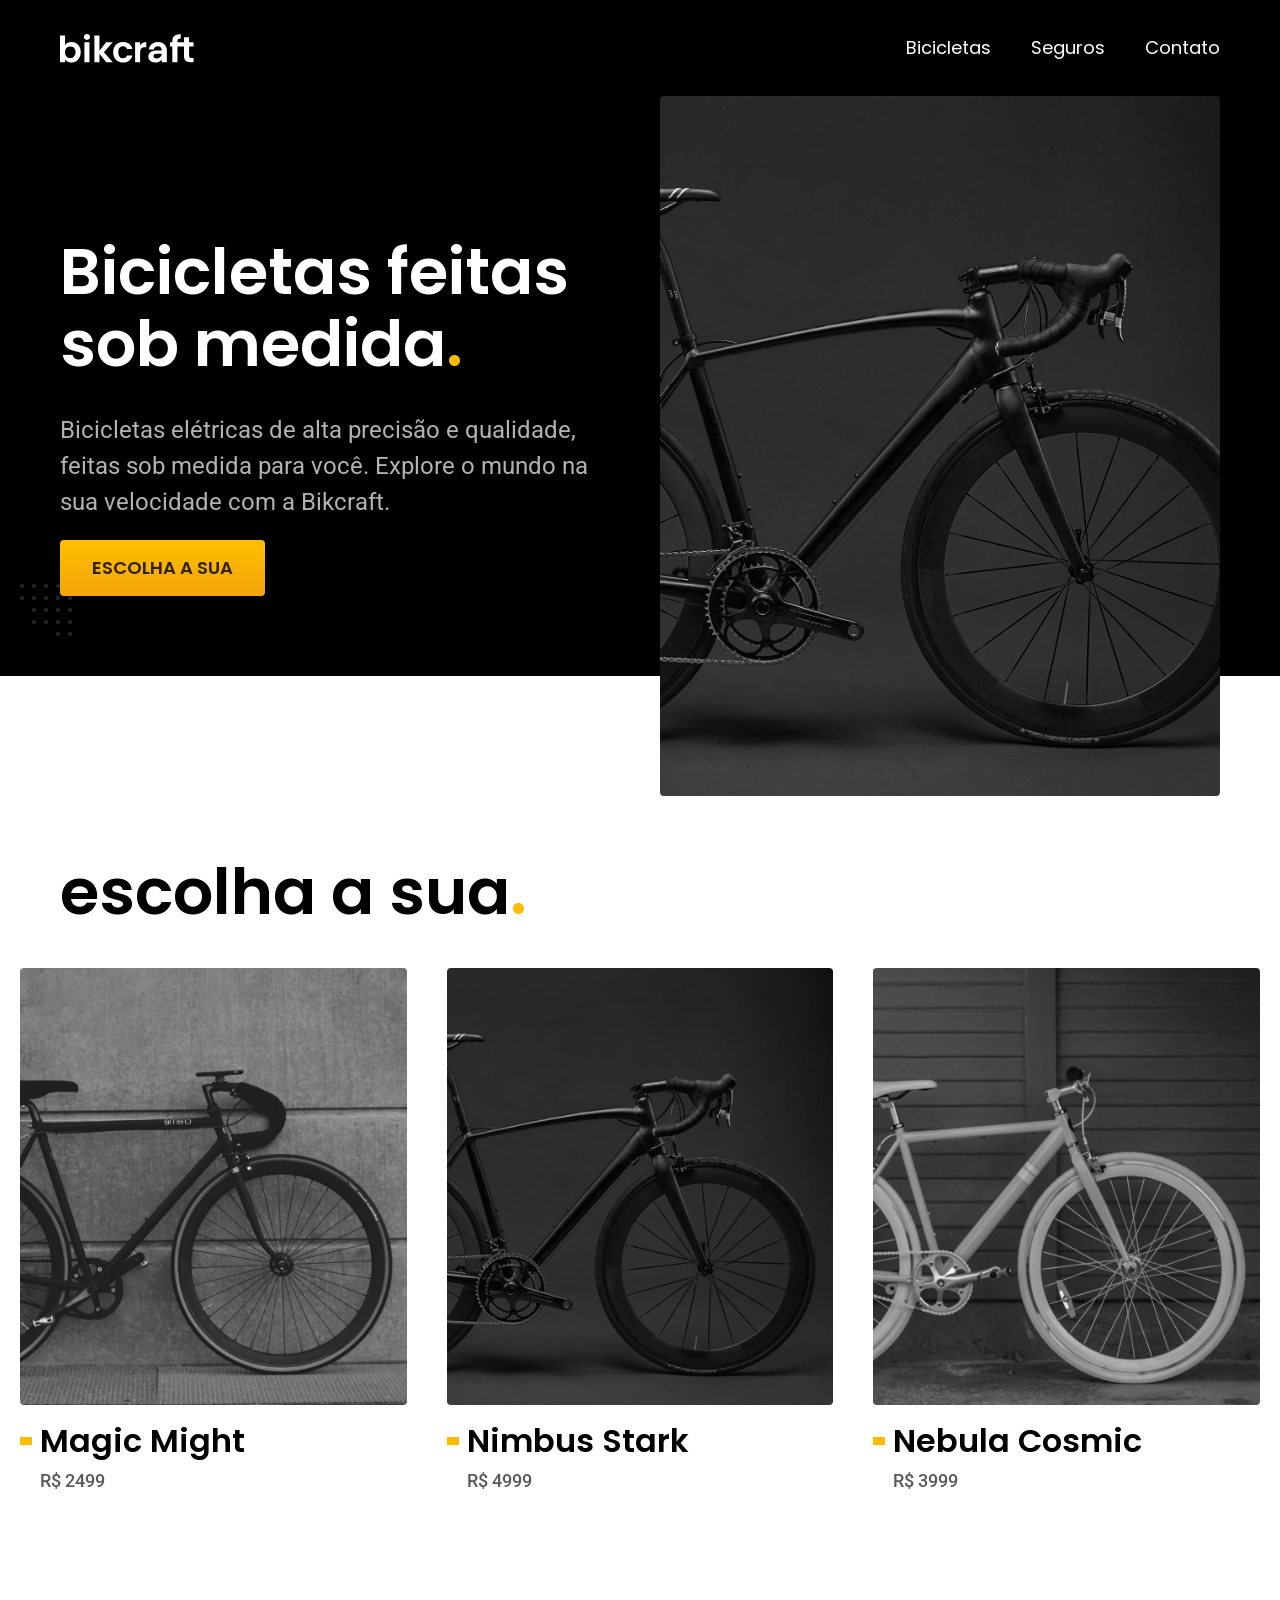
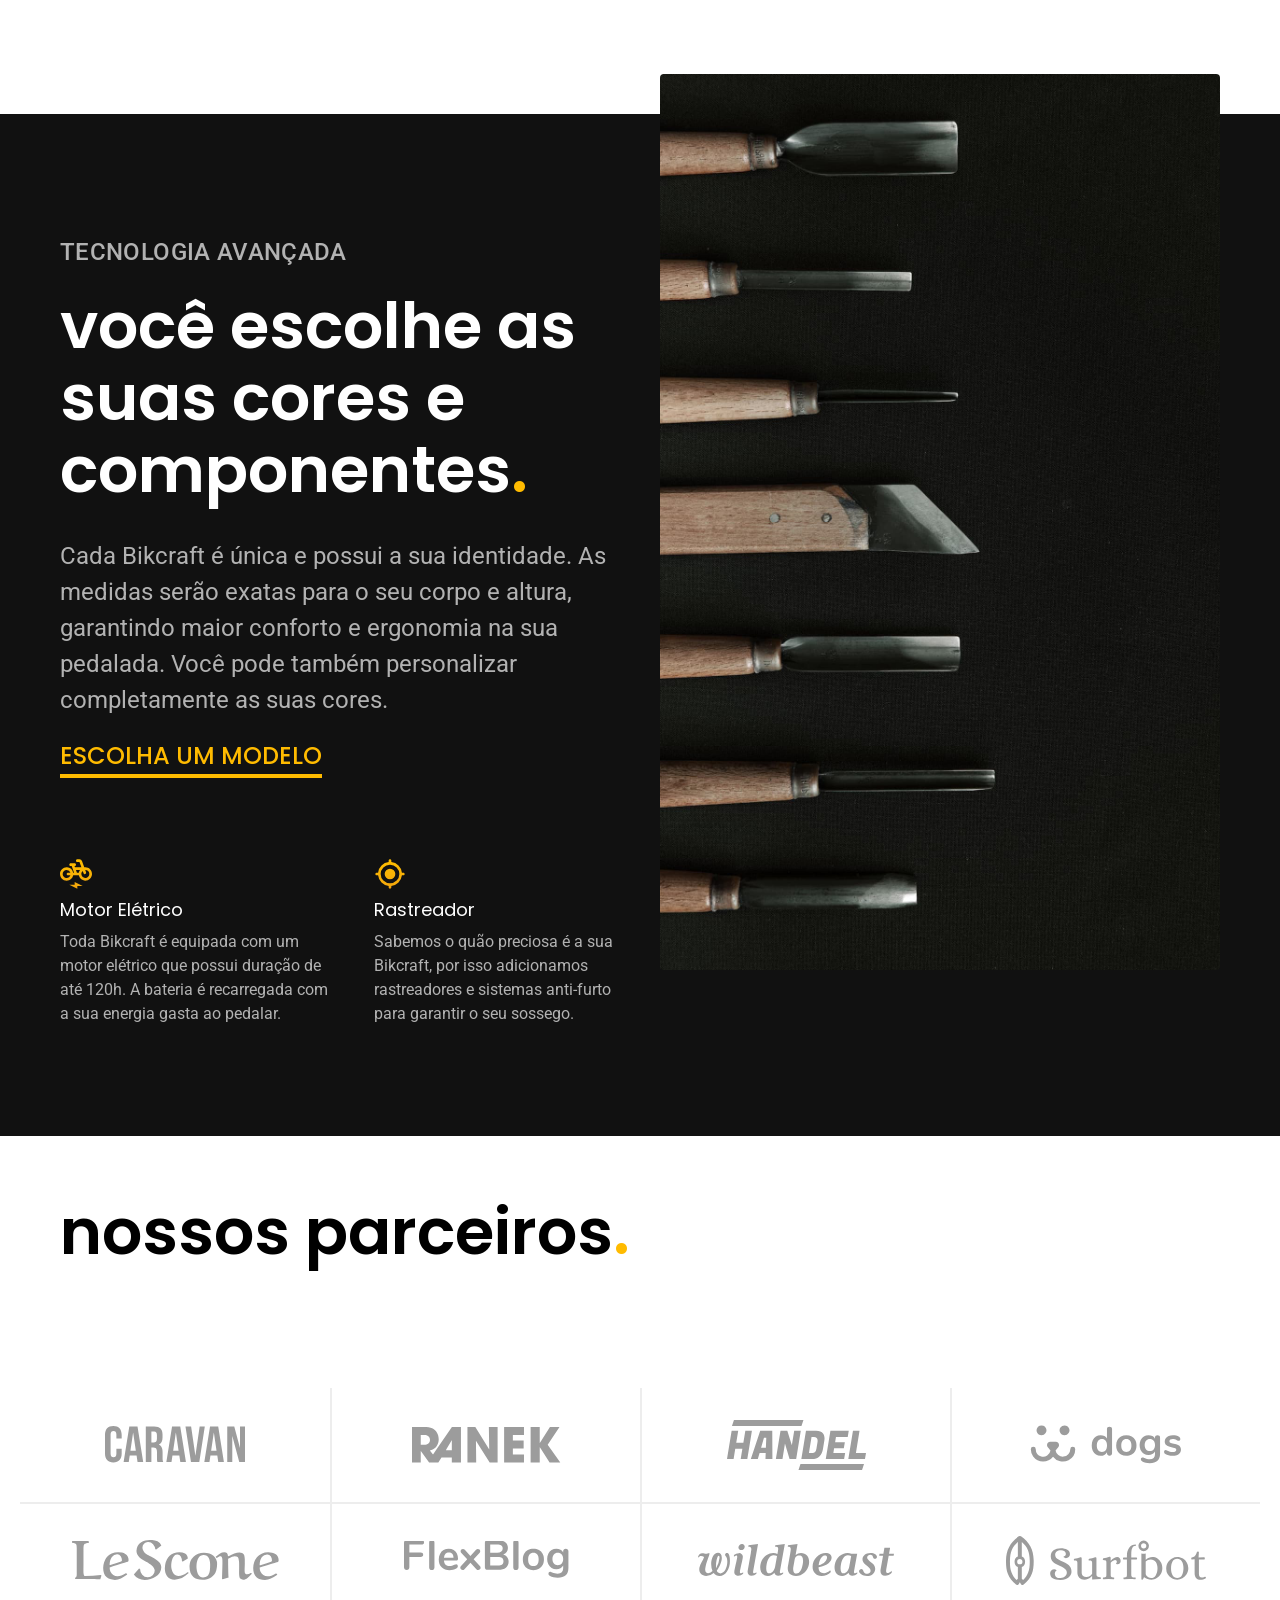
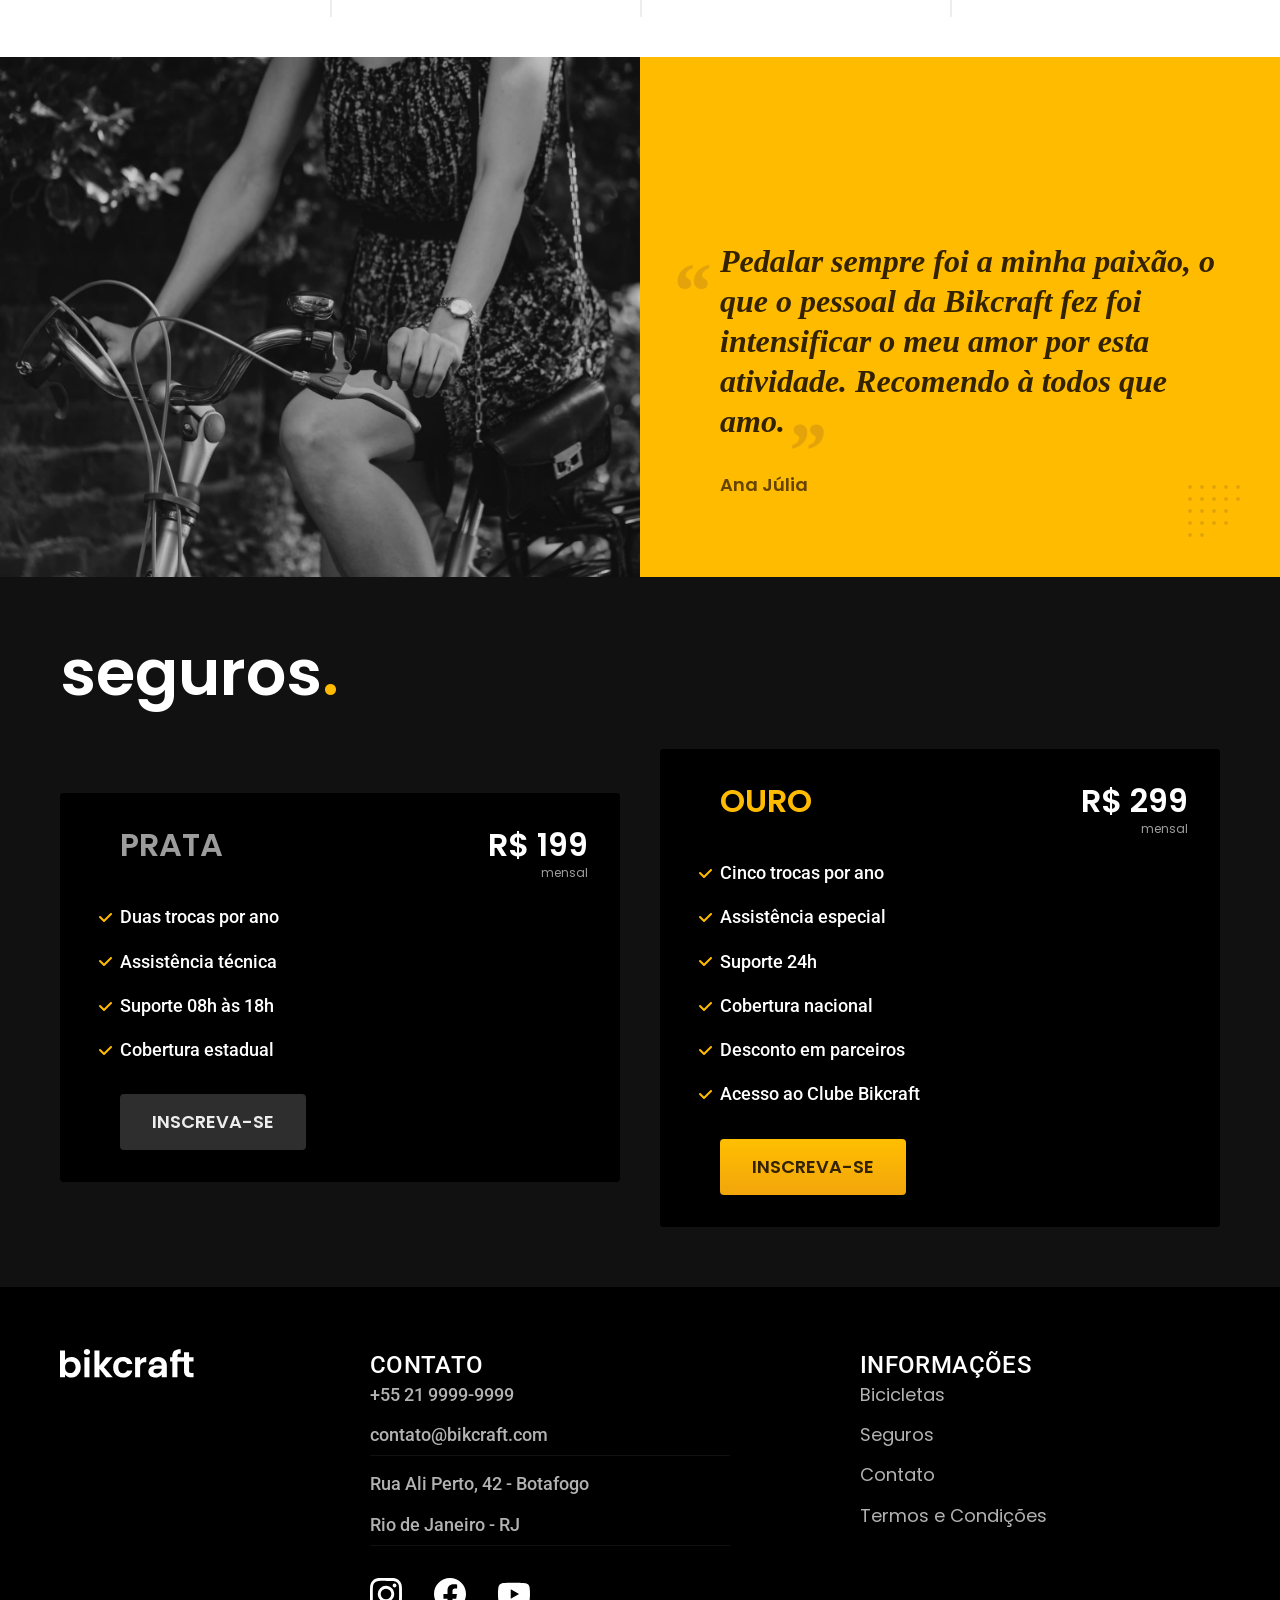
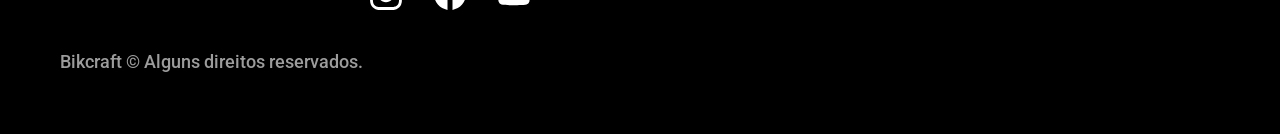
==== commit 7504bd3d: "Ninguem sabe como está a mente do palhaço" ====
--- a/index.html
+++ b/index.html
@@ -201,8 +201,9 @@
       <p class="footer-copy font-2-m cor-6">Bikcraft © Alguns direitos reservados.</p>
     </div>
   </footer>
-  <script src="/JS/plugins/simple-anime.js"></script>
-  <script src="./js/script.js"></script>
+  <script src="js/plugins/simple-anime.js"></script>
+  <script src="js/script.js"></script>
+
 </body>
 
 </html>
--- a/css/style.min.css
+++ b/css/style.min.css
@@ -1,1418 +1 @@
-body {
-  margin: 0;
-  font-family: Arial, Helvetica, sans-serif;
-}
-blockquote,
-dd,
-h1,
-h2,
-h3,
-h4,
-p,
-ul {
-  margin: 0;
-}
-ul {
-  padding: 0;
-  list-style: none;
-}
-a {
-  text-decoration: none;
-  color: inherit;
-}
-img {
-  max-width: 100%;
-  display: block;
-}
-img[src$=".jpg"] {
-  border-radius: 4px;
-}
-.font-1-xs {
-  font: 400 0.75rem/1.35 Poppins, sans-serif;
-}
-.font-2-xs {
-  font: 400 0.875rem/1.43 Roboto, sans-serif;
-}
-.font-1-s {
-  font: 400 1rem/1.5 Poppins, sans-serif;
-}
-.font-2-s {
-  font: 400 1rem/1.5 Roboto, sans-serif;
-}
-.font-1-m,
-.font-1-m-b {
-  font: 400 1.125rem/1.35 Poppins, sans-serif;
-}
-.font-1-m-b {
-  font-weight: 600;
-}
-.font-2-m {
-  font: 500 1.125rem/1.35 Roboto, sans-serif;
-}
-.font-1-l {
-  font: 400 1.5rem/1.5 Poppins, sans-serif;
-}
-.font-2-l,
-.font-2-l-b {
-  font: 400 1.5rem/1.5 Roboto, sans-serif;
-}
-.font-2-l-b {
-  font-weight: 500;
-  letter-spacing: 0.015em;
-  text-transform: uppercase;
-}
-.font-1-xl {
-  font: 600 2rem/1.25 Poppins, sans-serif;
-}
-.font-2-xl {
-  font: 500 2rem/1.25 Roboto, sans-serif;
-}
-.font-1-xxl {
-  font: 600 4rem/1.125 Poppins, sans-serif;
-}
-@media (max-width: 1200px) {
-  .font-1-xxl {
-    font-size: 3rem;
-  }
-  .font-2-l,
-  .font-2-l-b {
-    font-size: 1.125rem;
-  }
-}
-@media (max-width: 800px) {
-  .font-1-xxl {
-    font-size: 2rem;
-  }
-  .font-1-xl,
-  .font-2-xl {
-    font-size: 1.5rem;
-  }
-}
-:root {
-  --cor-0: #ffffff;
-  --cor-1: #f7f7f7;
-  --cor-2: #ededed;
-  --cor-3: #dedede;
-  --cor-4: #cccccc;
-  --cor-5: #b2b2b2;
-  --cor-6: #9c9c9c;
-  --cor-7: #717171;
-  --cor-8: #595959;
-  --cor-9: #404040;
-  --cor-10: #2e2e2e;
-  --cor-11: #111111;
-  --cor-12: #000000;
-  --cor-p1: #ffbb00;
-  --cor-p2: #e4a30b;
-  --cor-p3: #a66f00;
-  --cor-p4: #664400;
-  --cor-p5: #332200;
-}
-.cor-0 {
-  color: var(--cor-0);
-}
-.cor-1 {
-  color: var(--cor-1);
-}
-.cor-2 {
-  color: var(--cor-2);
-}
-.cor-3 {
-  color: var(--cor-3);
-}
-.cor-4 {
-  color: var(--cor-4);
-}
-.cor-5 {
-  color: var(--cor-5);
-}
-.cor-6 {
-  color: var(--cor-6);
-}
-.cor-7 {
-  color: var(--cor-7);
-}
-.cor-8 {
-  color: var(--cor-8);
-}
-.cor-9 {
-  color: var(--cor-9);
-}
-.cor-10 {
-  color: var(--cor-10);
-}
-.cor-11 {
-  color: var(--cor-11);
-}
-.cor-12 {
-  color: var(--cor-12);
-}
-.cor-p1 {
-  color: var(--cor-p1);
-}
-.cor-p2 {
-  color: var(--cor-p2);
-}
-.cor-p3 {
-  color: var(--cor-p3);
-}
-.cor-p4 {
-  color: var(--cor-p4);
-}
-.cor-p5 {
-  color: var(--cor-p5);
-}
-.form {
-  display: grid;
-  grid-template-columns: 1fr 1fr;
-  gap: 20px;
-}
-.form label {
-  display: block;
-  font: 600 1rem/1, 5 poppins, sans-serif;
-  margin-bottom: 4px;
-}
-.col-2 {
-  grid-column: span 2;
-}
-.form input[type="email"],
-.form input[type="text"],
-.form textarea {
-  font: 400 1rem/1, 5 poppins, sans-serif;
-  background: var(--cor-1);
-  border: 1px solid var(--cor-2);
-  padding: 12px;
-  border-radius: 4px;
-  width: 100%;
-  box-sizing: border-box;
-}
-.form input[type="email"]:focus,
-.form input[type="text"]:focus,
-.form textarea:focus {
-  outline: 0;
-  border-color: var(--cor-p1);
-  background: var(--cor-0);
-  box-shadow: 0 0 0 2px #fea;
-}
-.form .col-2 {
-  grid-column: 1;
-}
-.js .fadeInDown {
-  transform: translate3d(0, -20px, 0);
-}
-.js .fadeInUp {
-  transform: translate3d(0, 20px, 0);
-}
-.js .fadeInRight {
-  transform: translate3d(20px, 0, 0);
-}
-.js .fadeInLeft {
-  transform: translate3d(-20px, 0, 0);
-}
-.js [data-anime] {
-  opacity: 0;
-}
-.js .anime {
-  opacity: 1;
-  transform: none;
-  transition: transform 0.8s, opacity 0.8s;
-}
-.header-bg {
-  background-color: #000;
-}
-.header {
-  display: flex;
-  flex-wrap: wrap;
-  gap: 20px;
-  justify-content: space-between;
-  align-items: center;
-  padding-bottom: 20px;
-  padding-top: 20px;
-}
-.header-menu {
-  display: flex;
-  flex-wrap: wrap;
-  gap: 40px;
-}
-.header-menu a {
-  color: #fff;
-  display: inline-block;
-  padding: 16px 0;
-  font-size: 18px;
-  position: relative;
-  font-family: Poppins;
-  font-weight: 400;
-}
-.header-menu a:after {
-  content: "";
-  display: block;
-  height: 2px;
-  width: 0;
-  background: #fff;
-  margin-top: 4px;
-  transition: 0.3s;
-  position: absolute;
-}
-.header-menu a.ativo::after,
-.header-menu a:hover:after {
-  width: 100%;
-}
-@media (max-width: 800px) {
-  .header-menu {
-    gap: 20px;
-  }
-  .header-menu a {
-    background: #111;
-    padding: 12px 16px;
-    border-radius: 4px;
-  }
-  .header-menu a:hover {
-    background-color: #2e2e2e;
-  }
-  .header a:after {
-    display: none;
-  }
-}
-@media (max-width: 600px) {
-  .header-menu {
-    gap: 12px;
-  }
-  .header-menu a {
-    padding: 8px 12px;
-    font-size: 14px;
-  }
-}
-.footer-bg {
-  background-color: var(--cor-12);
-}
-.footer {
-  display: grid;
-  grid-template-columns: 3fr 5fr 4fr;
-  gap: 40px;
-  padding-top: 60px;
-  padding-bottom: 60px;
-}
-.footer-contato ul {
-  margin-bottom: 32px;
-}
-.footer-contato li:nth-child(2n):after {
-  content: "";
-  display: block;
-  max-width: 360px;
-  height: 1px;
-  background-color: var(--cor-11);
-  margin-top: 8px;
-}
-.footer li {
-  margin-bottom: 16px;
-}
-.footer a:hover {
-  color: var(--cor-0);
-}
-.footer-copy {
-  grid-column: 1/-1;
-}
-.footer-redes {
-  display: flex;
-  gap: 32px;
-}
-@media (max-width: 800px) {
-  .footer > img {
-    display: none;
-  }
-  .footer {
-    grid-template-columns: 1fr 1fr;
-  }
-}
-@media (max-width: 600px) {
-  .footer {
-    grid-template-columns: 1fr;
-    gap: 60px;
-  }
-  .footer-copy {
-    margin-top: 0;
-  }
-}
-.container {
-  box-sizing: border-box;
-  max-width: 1200px;
-  padding-left: 20px;
-  padding-right: 20px;
-  margin-left: auto;
-  margin-right: auto;
-}
-.botao {
-  display: inline-block;
-  padding: 16px 32px;
-  background: linear-gradient(#ffbf00, #f2a50c);
-  border-radius: 4px;
-  box-shadow: 0 1px 2px rgba(0, 0, 0, 0.1);
-  text-transform: uppercase;
-  color: #320;
-  font-size: 18px;
-  line-height: 1.33;
-  font-family: Poppins;
-  font-weight: 600;
-  max-width: max-content;
-  border: none;
-  cursor: pointer;
-}
-.botao.seta {
-  display: flex;
-  align-items: center;
-}
-.botao.seta::after {
-  content: "";
-  display: inline-block;
-  width: 18px;
-  height: 10px;
-  margin-left: 12px;
-  background: url("../img/icones/seta.svg");
-  transition: transform 0.3s ease;
-}
-.botao-comprar {
-  display: flex;
-  align-items: center;
-}
-.botao.seta:hover:after {
-  transform: translateX(4px);
-}
-.botao:hover {
-  background: linear-gradient(#ffb60d, #e59317);
-}
-.botao.secundario {
-  background: var(--cor-10);
-  color: var(--cor-2);
-}
-.botao.secundario:hover {
-  background: var(--cor-9);
-  color: var(--cor-0);
-}
-@media (max-width: 600px) {
-  .botao {
-    padding: 12px 16px;
-    font-size: 16px;
-  }
-}
-.link {
-  display: inline-block;
-  color: var(--cor-p1);
-  font: 500 1.5rem/1.5 Poppins, sans-serif;
-  text-transform: uppercase;
-}
-.link::after {
-  content: "";
-  display: block;
-  width: 100%;
-  height: 4px;
-  background-color: currentColor;
-}
-.link:hover {
-  color: var(--cor-0);
-}
-.titulo-bg {
-  padding-top: 60px;
-  padding-bottom: 60px;
-  background-color: var(--cor-11);
-}
-.titulo {
-  background: url("../img/dec/top-right.svg") no-repeat bottom right 20px;
-}
-.titulo p {
-  margin-bottom: 4px;
-}
-@media (max-width: 800px) {
-  .titulo-bg {
-    padding-top: 40px;
-    padding-bottom: 40px;
-  }
-  .titulo p {
-    font-size: 1rem;
-    text-transform: lowercase;
-    font-weight: 400;
-  }
-}
-.introducao-bg {
-  background: var(--cor-12) url("../img/dec/bottom-left.svg") no-repeat bottom
-    160px left 20px;
-  color: #fff;
-  box-shadow: inset 0 -120px #fff;
-}
-.introducao {
-  display: grid;
-  grid-template-columns: 1fr 1fr;
-  gap: 0 40px;
-}
-.introducao-conteudo {
-  align-self: end;
-  padding-bottom: 200px;
-}
-.introducao img {
-  width: 100%;
-  height: 100%;
-  object-fit: cover;
-  border-radius: 4px;
-}
-.introducao h1 {
-  margin-bottom: 32px;
-}
-.introducao h1 span {
-  color: #fb0;
-}
-.introducao p {
-  margin-bottom: 20px;
-  font-size: 24px;
-  line-height: 1.5;
-  color: #b2b2b2;
-  font-family: Roboto;
-  font-weight: 400;
-}
-@media (max-width: 1200px) {
-  .introducao h1 {
-    font-size: 48px;
-  }
-  .introducao p {
-    font-size: 18px;
-  }
-}
-@media (max-width: 800px) {
-  .introducao-bg {
-    background: #111;
-    padding-top: 40px;
-    box-shadow: inset 0 -60px #fff;
-  }
-  .introducao {
-    grid-template-columns: 1fr;
-    gap: 32px;
-  }
-  .introducao-conteudo {
-    padding-bottom: 0;
-  }
-  .introducao h1 {
-    font-size: 32px;
-    margin-bottom: 16px;
-  }
-  .introducao img {
-    height: 300px;
-    width: 100%;
-  }
-}
-.tecnologia-bg {
-  background-color: var(--cor-11);
-  padding-top: 40px;
-  box-shadow: inset 0 80px var(--cor-0);
-}
-.tecnologia {
-  display: grid;
-  grid-template-columns: 1fr 1fr;
-  gap: 40px;
-}
-.tecnologia-imagem {
-  height: 100%;
-  object-fit: cover;
-  object-position: left;
-}
-.tecnologia-conteudo {
-  padding-top: 160px;
-  padding-bottom: 110px;
-}
-.tecnologia-conteudo > span {
-  margin-bottom: 20px;
-  display: block;
-}
-.tecnologia-conteudo h2 {
-  margin-bottom: 32px;
-}
-.tecnologia-conteudo > p {
-  margin-bottom: 20px;
-}
-.tecnologia-conteudo a {
-  margin-bottom: 80px;
-}
-.tecnologia-vantagens {
-  display: flex;
-  gap: 40px;
-}
-.tecnologia-vantagens h3 {
-  margin-bottom: 8px;
-  width: max-content;
-}
-.tecnologia-vantagens img {
-  width: 24;
-  margin-bottom: 8px;
-}
-@media (max-width: 800px) {
-  .tecnologia-bg {
-    box-shadow: initial;
-  }
-  .tecnologia {
-    grid-template-columns: 1fr;
-  }
-  .tecnologia-conteudo {
-    padding-top: 60px;
-    padding-bottom: 60px;
-  }
-  .tecnologia-imagem {
-    display: none;
-  }
-  .tecnologia-conteudo a {
-    margin-bottom: 60px;
-  }
-}
-@media (max-width: 600px) {
-  .tecnologia-vantagens {
-    flex-direction: column;
-    align-items: center;
-  }
-}
-.parceiros {
-  padding-top: 60px;
-}
-.parceiros h2 {
-  padding-bottom: 120px;
-}
-.parceiros ul {
-  padding: 0 20px;
-  max-width: 1400px;
-  display: grid;
-  margin: 0 auto;
-  grid-template-columns: repeat(4, 1fr);
-  margin: 0 auto;
-}
-.parceiros li {
-  display: flex;
-  padding: 32px;
-  border-left: 2px solid var(--cor-2);
-}
-.parceiros img {
-  margin: auto;
-}
-.parceiros li:first-child,
-.parceiros li:nth-child(5) {
-  border-left: none;
-}
-.parceiros li:nth-child(n + 5) {
-  border-top: 2px solid var(--cor-2);
-}
-@media (max-width: 800px) {
-  .parceiros {
-    padding-bottom: 60px;
-  }
-  .parceiros li {
-    display: flex;
-    padding: 20px;
-  }
-  .parceiros h2 {
-    margin-bottom: 20px;
-  }
-  .parceiros ul {
-    grid-template-columns: repeat(2, 1fr);
-  }
-  .parceiros li:nth-child(n + 3) {
-    border-top: 2px solid var(--cor-2);
-  }
-  .parceiros li:nth-child(odd) {
-    border-left: none;
-  }
-}
-.depoimento {
-  display: grid;
-  grid-template-columns: 1fr 1fr;
-  background-color: var(--cor-p1);
-  overflow: hidden;
-  margin-top: 40px;
-}
-.depoimento img {
-  border-radius: 0;
-  width: 100%;
-  height: 100%;
-  object-fit: cover;
-}
-.depoimento-conteudo {
-  padding: 40px 40px 80px 80px;
-  align-self: end;
-  background: url("../img/dec/bottom-right-p.svg") no-repeat bottom 40px right
-    40px;
-}
-.depoimento-conteudo p {
-  max-width: 32ch;
-  font-family: Merriweather, serif;
-  font-style: italic;
-  font-weight: 900;
-  margin-bottom: 32px;
-  position: relative;
-}
-.depoimento p::before {
-  content: "“";
-  color: var(--cor-p2);
-  font-size: 5rem;
-  position: absolute;
-  left: -50px;
-}
-.depoimento p::after {
-  content: "”";
-  color: var(--cor-p2);
-  font-size: 5rem;
-  position: absolute;
-}
-@media (min-width: 1200px) {
-  .depoimento img {
-    max-height: 520px;
-  }
-}
-@media (max-width: 768px) {
-  .depoimento {
-    grid-template-columns: 1fr;
-    text-align: center;
-  }
-  .depoimento-conteudo {
-    padding: 40px 20px;
-    margin: auto;
-  }
-  .depoimento img {
-    width: 200px;
-  }
-}
-.bicicletas-lista {
-  padding-top: 60px;
-  padding-bottom: 120px;
-}
-.bicicletas-lista h2 {
-  margin-bottom: 40px;
-  box-sizing: border-box;
-  max-width: 1200px;
-  padding-left: 20px;
-  padding-right: 20px;
-  margin-left: auto;
-  margin-right: auto;
-}
-.bicicletas-lista ul {
-  display: flex;
-  gap: 40px;
-  padding: 0 20px 20px 20px;
-  max-width: 1400px;
-  margin-left: auto;
-  margin-right: auto;
-  overflow-x: auto;
-}
-#bicicleta .bicicletas-lista ul {
-  padding: 0 0 20px 0;
-}
-.bicicletas-lista li {
-  flex: 1;
-  min-width: 280px;
-}
-.bicicletas-lista a {
-  display: block;
-}
-.bicicletas-lista img {
-  margin-bottom: 16px;
-}
-.bicicletas-lista h3 {
-  margin-bottom: 8px;
-  display: flex;
-  align-items: center;
-}
-.bicicletas-lista h3::before {
-  content: "";
-  display: inline-block;
-  height: 8px;
-  width: 12px;
-  margin-right: 8px;
-  background-color: var(--cor-p1);
-  transition: width 0.2s;
-}
-.bicicletas-lista a:hover h3::before {
-  width: 24px;
-}
-.bicicletas-lista li span {
-  padding-left: 20px;
-}
-@media (max-width: 800px) {
-  .bicicletas-lista {
-    padding-bottom: 60px;
-  }
-  .bicicletas-lista ul {
-    gap: 20px;
-  }
-}
-.bicicletas-bg {
-  background: linear-gradient(to right, var(--cor-0) 30%, var(--cor-11) 0);
-}
-.bicicletas {
-  display: grid;
-  grid-template-columns: 1fr 1fr;
-  gap: 40px;
-  padding-bottom: 60px;
-  padding-top: 60px;
-  background: url("../img/dec/top-right.svg") no-repeat bottom 40px right 20px;
-}
-.bicicletas-imagem {
-  position: relative;
-}
-.bicicletas-imagem span {
-  background: var(--cor-12);
-  padding: 8px 16px 8px 8px;
-  display: inline-block;
-  position: absolute;
-  top: 20px;
-  right: 0;
-  border-radius: 4px 0 0 4px;
-}
-.bicicletas-conteudo {
-  display: grid;
-  grid-template-columns: 1fr auto;
-  align-content: start;
-}
-.bicicletas h2,
-.bicicletas p {
-  grid-column: 1/-1;
-}
-.bicicletas h2 {
-  margin-bottom: 20px;
-}
-.bicicletas h2::before {
-  content: "";
-  display: block;
-  height: 8px;
-  width: 12px;
-  margin-bottom: 8px;
-  background-color: var(--cor-p1);
-}
-.bicicletas p {
-  margin-bottom: 32px;
-}
-.bicicletas a {
-  place-self: end;
-}
-.bicicletas li {
-  display: flex;
-  align-items: center;
-}
-.bicicletas ul {
-  display: grid;
-  align-items: center;
-}
-.bicicletas-conteudo img {
-  width: 24px;
-  margin-right: 8px;
-}
-@media (max-width: 800px) {
-  .bicicletas-bg {
-    background: var(--cor-11);
-  }
-  .bicicletas {
-    grid-template-columns: 1fr;
-    gap: 20px;
-    padding-top: 40px;
-    padding-bottom: 40px;
-  }
-}
-@media (max-width: 600px) {
-  .bicicletas-conteudo {
-    grid-template-columns: 1fr;
-  }
-  .bicicletas ul {
-    font-size: 1rem;
-    grid-template-columns: 1fr 1fr;
-    margin-bottom: 32px;
-  }
-  .bicicletas a {
-    place-self: start;
-  }
-}
-.bicicleta {
-  display: grid;
-  grid-template-columns: 1fr 1fr;
-  align-items: start;
-  gap: 40px;
-  padding-bottom: 60px;
-  padding-top: 60px;
-}
-#bicicleta p {
-  text-transform: uppercase;
-}
-.bicicleta-imagens {
-  display: flex;
-  flex-wrap: wrap;
-  gap: 20px;
-}
-.bicicleta-imagens img {
-  flex: 1;
-  min-width: 200px;
-}
-.bicicleta-imagens img:first-child {
-  min-width: 100%;
-}
-.bicicleta-conteudo > p {
-  margin-bottom: 32px;
-}
-.bicicleta-comprar {
-  display: grid;
-  grid-template-columns: max-content auto;
-  align-items: center;
-  justify-items: start;
-  gap: 8px 12px;
-  margin-bottom: 40px;
-}
-.bicicleta-comprar a {
-  grid-row: span 2;
-}
-.bicicleta-comprar span {
-  display: flex;
-  align-items: center;
-  background-color: var(--cor-12);
-  padding: 4px 8px;
-  border-radius: 4px;
-}
-.bicicleta-conteudo h2 {
-  text-transform: uppercase;
-  letter-spacing: 0.015em;
-}
-.bicicleta-ficha,
-.bicicleta-informacoes {
-  padding: 32px;
-  background-color: var(--cor-12);
-  border-radius: 4px;
-}
-.bicicleta-informacoes {
-  margin-bottom: 40px;
-  display: grid;
-  grid-template-columns: 1fr 1fr;
-  gap: 32px;
-}
-.bicicleta-informacoes img {
-  width: 24px;
-  margin-bottom: 8px;
-}
-.bicicleta-informacoes {
-  margin-bottom: 8px;
-}
-.bicicleta-ficha li {
-  padding: 4px 0;
-  display: flex;
-  justify-content: space-between;
-  border-bottom: 1px solid var(--cor-11);
-}
-.bicicleta-ficha li:last-child {
-  border-bottom: none;
-}
-.bicicleta-ficha span {
-  color: var(--cor-6);
-}
-@media (max-width: 800px) {
-  .bicicleta {
-    grid-template-columns: 1fr;
-    padding-top: 40px;
-    padding-top: 40px;
-  }
-  .bicicleta-comprar {
-    grid-template-columns: auto;
-    justify-items: center;
-  }
-  .bicicleta-imagens {
-    grid-row: 2;
-  }
-}
-@media (max-width: 400px) {
-  .bicicleta-informacoes {
-    grid-template-columns: 1fr;
-  }
-  .bicicleta-comprar {
-    grid-template-columns: 1fr;
-  }
-}
-.seguros-bg {
-  background: var(--cor-11);
-}
-.seguros {
-  padding-top: 60px;
-  padding-bottom: 60px;
-  display: grid;
-  grid-template-columns: 1fr 1fr;
-  gap: 40px;
-  align-items: center;
-}
-#seguros .seguros {
-  padding-top: 0;
-}
-.seguros h2 {
-  grid-column: 1/-1;
-}
-.seguros-item {
-  background-color: var(--cor-12);
-  padding: 32px 32px 32px 60px;
-  display: grid;
-  grid-template-columns: 1fr autofr;
-  border-radius: 4px;
-}
-.seguros-item h3 {
-  margin-bottom: 40px;
-}
-.seguros-item span {
-  grid-column: 2;
-  display: block;
-  text-align: right;
-}
-.seguros-item ul {
-  grid-template-columns: 1/-1;
-  margin-bottom: 32px;
-}
-.seguros-item li {
-  display: flex;
-  align-items: center;
-  position: relative;
-}
-.seguros-item li + li {
-  margin-top: 20px;
-}
-.seguros-item li::before {
-  content: "";
-  display: inline-block;
-  width: 13px;
-  height: 9px;
-  background-image: url("../img/icones/lista.svg");
-  position: absolute;
-  left: -21px;
-}
-.seguros-item a {
-  grid-column: 1/-1;
-}
-@media (max-width: 800px) {
-  .seguros {
-    grid-template-columns: 1fr;
-  }
-}
-.vantagens-bg {
-  background-color: var(--cor-12);
-}
-.vantagens {
-  padding-top: 120px;
-  padding-bottom: 120px;
-}
-.vantagens h2 {
-  margin-bottom: 60px;
-}
-.vantagens ul {
-  display: grid;
-  grid-template-columns: repeat(auto-fit, minmax(280px, max-content));
-  gap: 40px;
-}
-.vangtagens h3 .vangtagens img {
-  margin-bottom: 8px;
-}
-@media (max-width: 800px) {
-  .vantagens {
-    padding-top: 60px;
-    padding-bottom: 60px;
-  }
-  .vantagens h2 {
-    margin-bottom: 40px;
-  }
-  .vantagens ul {
-    gap: 20px;
-  }
-}
-.perguntas {
-  padding-top: 120px;
-  padding-bottom: 120px;
-}
-.perguntas h2 {
-  margin-bottom: 60px;
-}
-.perguntas dl > div {
-  padding: 20px;
-  border-radius: 4px;
-}
-.perguntas dl > div:nth-child(odd) {
-  background-color: var(--cor-1);
-}
-.perguntas button {
-  display: grid;
-  grid-template-columns: auto 1fr auto;
-  align-items: center;
-  gap: 8px;
-  cursor: pointer;
-  border: none;
-  background: 0 0;
-  width: 100%;
-  text-align: left;
-}
-.perguntas button::before {
-  content: "";
-  display: inline-block;
-  width: 12px;
-  height: 8px;
-  background-color: var(--cor-p1);
-}
-.perguntas button::after {
-  content: "";
-  display: inline-block;
-  width: 14px;
-  height: 6px;
-  background: url("../img/icones/seta-abrir.svg");
-  transition: 0.3s;
-}
-.perguntas button:hover:after,
-.perguntas button[aria-expanded="true"]:after {
-  transform: rotate(180deg);
-}
-.js .perguntas dd {
-  display: none;
-}
-.js .perguntas dd.ativa {
-  display: block;
-}
-.perguntas dd {
-  padding-left: 20px;
-  padding-top: 16px;
-  max-width: 80ch;
-}
-@media (max-width: 800px) {
-  .perguntas {
-    padding-top: 60px;
-    padding-bottom: 60px;
-  }
-  .perguntas h2 {
-    margin-bottom: 40px;
-  }
-}
-.seguro-bg {
-  background-color: var(--cor-11);
-  box-shadow: inset 0 120px var(--cor-0), inset 0 -120px var(--cor-12);
-}
-.seguro {
-  display: grid;
-  grid-template-columns: 1fr 1fr;
-  gap: 40px;
-}
-.seguro-imagem img {
-  width: 100%;
-  height: 100%;
-  object-fit: cover;
-}
-.seguro-conteudo {
-  padding-top: 180px;
-  padding-bottom: 180px;
-}
-.seguro h2 {
-  margin-bottom: 32px;
-}
-.seguro p {
-  margin-bottom: 32px;
-}
-@media (max-width: 800px) {
-  .seguro-bg {
-    box-shadow: inset 0 -60px var(--cor-12);
-  }
-  .seguro {
-    grid-template-columns: 1fr;
-  }
-  .seguro-conteudo {
-    grid-row: 1;
-    padding-top: 40px;
-    padding-bottom: 0;
-  }
-}
-#contato {
-  background: linear-gradient(var(--cor-11) 600px, var(--cor-1) 0);
-}
-.contato {
-  display: grid;
-  grid-template-columns: 5fr 7fr;
-}
-.contato-dados,
-.contato-formulario {
-  padding: 60px;
-  box-shadow: 0 1px 2px rgba(0, 0, 0, 0.1);
-}
-.contato-dados {
-  border-radius: 5px 0 0 5px;
-  background: var(--cor-12) url("../img/dec/bottom-left.svg") no-repeat bottom
-    20px left 20px;
-}
-.contato-formulario {
-  background: var(--cor-0) url("../img/dec/bottom-right.svg") no-repeat bottom
-    20px right 20px;
-  border-radius: 0 5px 5px 0;
-}
-.contato-dados h2 {
-  margin-bottom: 60px;
-}
-.contato-endereco {
-  margin-bottom: 32px;
-  padding-left: 28px;
-  background: url("../img/icones/local.svg") no-repeat 0 2px;
-}
-.contato-endereco p {
-  margin-bottom: 8px;
-}
-.contato-meios a {
-  display: block;
-  max-width: max-content;
-  margin-bottom: 8px;
-  padding-left: 28px;
-}
-.contato-meios a:hover {
-  color: var(--cor-0);
-}
-.contato-meios a:first-child {
-  background: url("../img/icones/email.svg") no-repeat 0 2px;
-}
-.contato-meios a:nth-child(2) {
-  margin-bottom: 32px;
-}
-.contato-meios a:nth-child(3) {
-  background: url("../img/icones/telefone.svg") no-repeat 0 2px;
-  margin-bottom: 60px;
-}
-.contato-redes {
-  display: flex;
-  gap: 32px;
-  padding-left: 28px;
-}
-@media (max-width: 800px) {
-  .contato {
-    grid-template-columns: 1fr;
-  }
-  .contato-dados,
-  .contato-formulario {
-    padding: 20px;
-  }
-  .contato-dados {
-    border-radius: 5px 5px 0 0;
-    background: var(--cor-12);
-  }
-  .contato-formulario {
-    border-radius: 0 0 5px 5px;
-  }
-  .contato-dados h2,
-  .contato-meios a:nth-child(3) {
-    margin-bottom: 32px;
-  }
-  .contato-redes {
-    margin-bottom: 12px;
-  }
-}
-.lojas {
-  display: grid;
-  grid-template-columns: 1fr 1fr;
-  gap: 0 40px;
-  padding-top: 120px;
-  padding-bottom: 120px;
-}
-.lojas h2 {
-  grid-column: 1/-1;
-  margin-bottom: 60px;
-}
-.lojas img {
-  border-radius: 4px 4px 0 0;
-}
-.lojas-item {
-  border-radius: 4px;
-  background: var(--cor-0);
-  box-shadow: 0 1px 2px rgba(0, 0, 0, 0.1);
-}
-.lojas-conteudo {
-  display: grid;
-  grid-template-columns: 1fr 1fr;
-  gap: 32px 16px;
-  padding: 32px;
-}
-.lojas-conteudo h3,
-.lojas-tempo {
-  grid-column: 1/-1;
-}
-.lojas-dados {
-  display: grid;
-  gap: 8px;
-  border-left: 2px solid var(--cor-2);
-  padding-left: 12px;
-}
-.lojas-tempo {
-  display: flex;
-  align-items: center;
-  gap: 8px;
-}
-@media (max-width: 800px) {
-  .lojas {
-    gap: 20px;
-    padding-top: 60px;
-    padding-bottom: 60px;
-  }
-  .lojas h2 {
-    margin-bottom: 32px;
-  }
-  .lojas-conteudo {
-    grid-template-columns: 1fr;
-  }
-}
-@media (max-width: 600px) {
-  .lojas {
-    grid-template-columns: 1fr;
-  }
-}
-#orcamento {
-  background: linear-gradient(var(--cor-11) 600px, var(--cor-1) 0);
-}
-.orcamento {
-  display: grid;
-  grid-template-columns: 5fr 7fr;
-  padding-bottom: 120px;
-}
-.orcamento h2 {
-  text-transform: uppercase;
-  position: relative;
-  display: flex;
-  align-items: center;
-}
-.orcamento h2::before {
-  content: "";
-  display: inline-block;
-  width: 4px;
-  height: 8px;
-  background-color: var(--cor-p1);
-  position: absolute;
-  left: -12px;
-}
-.orcamento-dados,
-.orcamento-produto {
-  padding: 60px;
-  box-shadow: 0 1px 2px rgba(0, 0, 0, 0.1);
-}
-.orcamento-produto {
-  border-radius: 5px 0 0 5px;
-  background: var(--cor-12) url("../img/dec/bottom-left.svg") no-repeat bottom
-    20px left 20px;
-  display: grid;
-  grid-template-columns: 1fr 1fr;
-  gap: 20px;
-  align-content: start;
-}
-.orcamento-produto > * {
-  grid-column: 1/-1;
-}
-.orcamento-produto > label {
-  grid-column: initial;
-}
-.orcamento-produto label {
-  font: 400 1rem/1.5rem Poppins, sans-serif;
-  color: var(--cor-4);
-  background-color: var(--cor-10);
-  padding: 12px 16px;
-  border-radius: 4px;
-  cursor: pointer;
-  display: grid;
-  grid-template-columns: auto 1fr auto;
-  align-items: center;
-  border: 1px solid var(--cor-10);
-}
-.orcamento-produto label::before {
-  content: "";
-  display: inline-block;
-  box-sizing: border-box;
-  width: 12px;
-  height: 12px;
-  border: 1px solid var(--cor-6);
-  background-color: var(--cor-0);
-  border-radius: 50%;
-  margin-right: 8px;
-}
-.orcamento-produto label:hover {
-  background-color: var(--cor-9);
-  border-color: var(--cor-9);
-}
-.orcamento-produto input:focus + label {
-  box-shadow: 0 0 0 2px var(--cor-p1);
-  border-color: var(--cor-12);
-}
-.orcamento-produto label span {
-  display: none;
-}
-.orcamento-produto input:checked + label span {
-  display: inline-block;
-}
-.orcamento-produto input:checked + label::before {
-  box-shadow: inset 0 0 0 3px var(--cor-0), inset 0 0 0 6px var(--cor-7);
-  border-color: var(--cor-7);
-}
-.orcamento-produto input {
-  opacity: 0;
-  position: absolute;
-  pointer-events: none;
-}
-.orcamento-produto input:checked + label {
-  background-color: var(--cor-0);
-  color: var(--cor-11);
-}
-.orcamento-dados {
-  background: var(--cor-0) url("../img/dec/bottom-right.svg") no-repeat bottom
-    20px right 20px;
-  border-radius: 0 5px 5px 0;
-}
-.orcamento-conteudo {
-  display: none;
-}
-.orcamento-conteudo h2,
-.orcamento-dados h2:nth-of-type(n + 2) {
-  margin-top: 20px;
-}
-#bikcraft:checked ~ #orcamento-bikcraft,
-#seguro:checked ~ #orcamento-seguro {
-  display: grid;
-  gap: 20px;
-}
-.orcamento-detalhes {
-  background: var(--cor-0);
-  padding: 20px;
-  display: none;
-  grid-template-columns: 1fr 1fr;
-  border-radius: 4px;
-  align-items: center;
-}
-.orcamento-detalhes li {
-  display: flex;
-  align-items: center;
-  margin-bottom: 8px;
-}
-.orcamento-produto input:checked + label + .orcamento-detalhes {
-  display: grid;
-}
-@media (max-width: 1200px) {
-  .orcamento-dados,
-  .orcamento-produto {
-    padding: 32px;
-  }
-}
-@media (max-width: 800px) {
-  .orcamento {
-    grid-template-columns: 1fr;
-  }
-  .orcamento-produto {
-    border-radius: 5px 5px 0 0;
-    background: var(--cor-12);
-  }
-  .orcamento-dados {
-    border-radius: 0 0 5px 5px;
-  }
-}
-@media (max-width: 400px) {
-  .orcamento-produto {
-    grid-template-columns: 1fr;
-  }
-}
-.termos {
-  padding-top: 80px;
-  padding-bottom: 80px;
-}
-.termos h2 {
-  font-weight: 600;
-  margin-bottom: 20px;
-}
-.termos p + h2 {
-  margin-top: 40px;
-}
-.termos p {
-  max-width: 75ch;
-  margin-bottom: 24px;
-}
+body{margin:0;font-family:Arial,Helvetica,sans-serif}blockquote,dd,h1,h2,h3,h4,p,ul{margin:0}ul{padding:0;list-style:none}a{text-decoration:none;color:inherit}img{max-width:100%;display:block}img[src$=".jpg"]{border-radius:4px}.font-1-xs{font:400 0.75rem/1.35 Poppins,sans-serif}.font-2-xs{font:400 0.875rem/1.43 Roboto,sans-serif}.font-1-s{font:400 1rem/1.5 Poppins,sans-serif}.font-2-s{font:400 1rem/1.5 Roboto,sans-serif}.font-1-m,.font-1-m-b{font:400 1.125rem/1.35 Poppins,sans-serif}.font-1-m-b{font-weight:600}.font-2-m{font:500 1.125rem/1.35 Roboto,sans-serif}.font-1-l{font:400 1.5rem/1.5 Poppins,sans-serif}.font-2-l,.font-2-l-b{font:400 1.5rem/1.5 Roboto,sans-serif}.font-2-l-b{font-weight:500;letter-spacing:.015em;text-transform:uppercase}.font-1-xl{font:600 2rem/1.25 Poppins,sans-serif}.font-2-xl{font:500 2rem/1.25 Roboto,sans-serif}.font-1-xxl{font:600 4rem/1.125 Poppins,sans-serif}@media (max-width:1200px){.font-1-xxl{font-size:3rem}.font-2-l,.font-2-l-b{font-size:1.125rem}}@media (max-width:800px){.font-1-xxl{font-size:2rem}.font-1-xl,.font-2-xl{font-size:1.5rem}}:root{--cor-0:#ffffff;--cor-1:#f7f7f7;--cor-2:#ededed;--cor-3:#dedede;--cor-4:#cccccc;--cor-5:#b2b2b2;--cor-6:#9c9c9c;--cor-7:#717171;--cor-8:#595959;--cor-9:#404040;--cor-10:#2e2e2e;--cor-11:#111111;--cor-12:#000000;--cor-p1:#ffbb00;--cor-p2:#e4a30b;--cor-p3:#a66f00;--cor-p4:#664400;--cor-p5:#332200}.cor-0{color:var(--cor-0)}.cor-1{color:var(--cor-1)}.cor-2{color:var(--cor-2)}.cor-3{color:var(--cor-3)}.cor-4{color:var(--cor-4)}.cor-5{color:var(--cor-5)}.cor-6{color:var(--cor-6)}.cor-7{color:var(--cor-7)}.cor-8{color:var(--cor-8)}.cor-9{color:var(--cor-9)}.cor-10{color:var(--cor-10)}.cor-11{color:var(--cor-11)}.cor-12{color:var(--cor-12)}.cor-p1{color:var(--cor-p1)}.cor-p2{color:var(--cor-p2)}.cor-p3{color:var(--cor-p3)}.cor-p4{color:var(--cor-p4)}.cor-p5{color:var(--cor-p5)}.form{display:grid;grid-template-columns:1fr 1fr;gap:20px}.form label{display:block;font:600 1rem/1,5 poppins,sans-serif;margin-bottom:4px}.col-2{grid-column:span 2}.form input[type=email],.form input[type=text],.form textarea{font:400 1rem/1,5 poppins,sans-serif;background:var(--cor-1);border:1px solid var(--cor-2);padding:12px;border-radius:4px;width:100%;box-sizing:border-box}.form input[type=email]:focus,.form input[type=text]:focus,.form textarea:focus{outline:0;border-color:var(--cor-p1);background:var(--cor-0);box-shadow:0 0 0 2px #fea}.form .col-2{grid-column:1}.js .fadeInDown{transform:translate3d(0,-20px,0)}.js .fadeInUp{transform:translate3d(0,20px,0)}.js .fadeInRight{transform:translate3d(20px,0,0)}.js .fadeInLeft{transform:translate3d(-20px,0,0)}.js [data-anime]{opacity:0}.js .anime{opacity:1;transform:none;transition:transform .8s,opacity .8s}.header-bg{background-color:#000}.header{display:flex;flex-wrap:wrap;gap:20px;justify-content:space-between;align-items:center;padding-bottom:20px;padding-top:20px}.header-menu{display:flex;flex-wrap:wrap;gap:40px}.header-menu a{color:#fff;display:inline-block;padding:16px 0;font-size:18px;position:relative;font-family:Poppins;font-weight:400}.header-menu a:after{content:"";display:block;height:2px;width:0;background:#fff;margin-top:4px;transition:.3s;position:absolute}.header-menu a.ativo::after,.header-menu a:hover:after{width:100%}@media (max-width:800px){.header-menu{gap:20px}.header-menu a{background:#111;padding:12px 16px;border-radius:4px}.header-menu a:hover{background-color:#2e2e2e}.header a:after{display:none}}@media (max-width:600px){.header-menu{gap:12px}.header-menu a{padding:8px 12px;font-size:14px}}.footer-bg{background-color:var(--cor-12)}.footer{display:grid;grid-template-columns:3fr 5fr 4fr;gap:40px;padding-top:60px;padding-bottom:60px}.footer-contato ul{margin-bottom:32px}.footer-contato li:nth-child(2n):after{content:"";display:block;max-width:360px;height:1px;background-color:var(--cor-11);margin-top:8px}.footer li{margin-bottom:16px}.footer a:hover{color:var(--cor-0)}.footer-copy{grid-column:1/-1}.footer-redes{display:flex;gap:32px}@media (max-width:800px){.footer>img{display:none}.footer{grid-template-columns:1fr 1fr}}@media (max-width:600px){.footer{grid-template-columns:1fr;gap:60px}.footer-copy{margin-top:0}}.container{box-sizing:border-box;max-width:1200px;padding-left:20px;padding-right:20px;margin-left:auto;margin-right:auto}.botao{display:inline-block;padding:16px 32px;background:linear-gradient(#ffbf00,#f2a50c);border-radius:4px;box-shadow:0 1px 2px rgba(0,0,0,.1);text-transform:uppercase;color:#320;font-size:18px;line-height:1.33;font-family:Poppins;font-weight:600;max-width:max-content;border:none;cursor:pointer}.botao.seta{display:flex;align-items:center}.botao.seta::after{content:"";display:inline-block;width:18px;height:10px;margin-left:12px;background:url("../img/icones/seta.svg");transition:transform .3s ease}.botao-comprar{display:flex;align-items:center}.botao.seta:hover:after{transform:translateX(4px)}.botao:hover{background:linear-gradient(#ffb60d,#e59317)}.botao.secundario{background:var(--cor-10);color:var(--cor-2)}.botao.secundario:hover{background:var(--cor-9);color:var(--cor-0)}@media (max-width:600px){.botao{padding:12px 16px;font-size:16px}}.link{display:inline-block;color:var(--cor-p1);font:500 1.5rem/1.5 Poppins,sans-serif;text-transform:uppercase}.link::after{content:"";display:block;width:100%;height:4px;background-color:currentColor}.link:hover{color:var(--cor-0)}.titulo-bg{padding-top:60px;padding-bottom:60px;background-color:var(--cor-11)}.titulo{background:url("../img/dec/top-right.svg") no-repeat bottom right 20px}.titulo p{margin-bottom:4px}@media (max-width:800px){.titulo-bg{padding-top:40px;padding-bottom:40px}.titulo p{font-size:1rem;text-transform:lowercase;font-weight:400}}.introducao-bg{background:var(--cor-12) url("../img/dec/bottom-left.svg") no-repeat bottom 160px left 20px;color:#fff;box-shadow:inset 0 -120px #fff}.introducao{display:grid;grid-template-columns:1fr 1fr;gap:0 40px}.introducao-conteudo{align-self:end;padding-bottom:200px}.introducao img{width:100%;height:100%;object-fit:cover;border-radius:4px}.introducao h1{margin-bottom:32px}.introducao h1 span{color:#fb0}.introducao p{margin-bottom:20px;font-size:24px;line-height:1.5;color:#b2b2b2;font-family:Roboto;font-weight:400}@media (max-width:1200px){.introducao h1{font-size:48px}.introducao p{font-size:18px}}@media (max-width:800px){.introducao-bg{background:#111;padding-top:40px;box-shadow:inset 0 -60px #fff}.introducao{grid-template-columns:1fr;gap:32px}.introducao-conteudo{padding-bottom:0}.introducao h1{font-size:32px;margin-bottom:16px}.introducao img{height:300px;width:100%}}.tecnologia-bg{background-color:var(--cor-11);padding-top:40px;box-shadow:inset 0 80px var(--cor-0)}.tecnologia{display:grid;grid-template-columns:1fr 1fr;gap:40px}.tecnologia-imagem{height:100%;object-fit:cover;object-position:left}.tecnologia-conteudo{padding-top:160px;padding-bottom:110px}.tecnologia-conteudo>span{margin-bottom:20px;display:block}.tecnologia-conteudo h2{margin-bottom:32px}.tecnologia-conteudo>p{margin-bottom:20px}.tecnologia-conteudo a{margin-bottom:80px}.tecnologia-vantagens{display:flex;gap:40px}.tecnologia-vantagens h3{margin-bottom:8px;width:max-content}.tecnologia-vantagens img{width:24;margin-bottom:8px}@media (max-width:800px){.tecnologia-bg{box-shadow:initial}.tecnologia{grid-template-columns:1fr}.tecnologia-conteudo{padding-top:60px;padding-bottom:60px}.tecnologia-imagem{display:none}.tecnologia-conteudo a{margin-bottom:60px}}@media (max-width:600px){.tecnologia-vantagens{flex-direction:column;align-items:center}}.parceiros{padding-top:60px}.parceiros h2{padding-bottom:120px}.parceiros ul{padding:0 20px;max-width:1400px;display:grid;margin:0 auto;grid-template-columns:repeat(4,1fr);margin:0 auto}.parceiros li{display:flex;padding:32px;border-left:2px solid var(--cor-2)}.parceiros img{margin:auto}.parceiros li:first-child,.parceiros li:nth-child(5){border-left:none}.parceiros li:nth-child(n+5){border-top:2px solid var(--cor-2)}@media (max-width:800px){.parceiros{padding-bottom:60px}.parceiros li{display:flex;padding:20px}.parceiros h2{margin-bottom:20px}.parceiros ul{grid-template-columns:repeat(2,1fr)}.parceiros li:nth-child(n+3){border-top:2px solid var(--cor-2)}.parceiros li:nth-child(odd){border-left:none}}.depoimento{display:grid;grid-template-columns:1fr 1fr;background-color:var(--cor-p1);overflow:hidden;margin-top:40px}.depoimento img{border-radius:0;width:100%;height:100%;object-fit:cover}.depoimento-conteudo{padding:40px 40px 80px 80px;align-self:end;background:url("../img/dec/bottom-right-p.svg") no-repeat bottom 40px right 40px}.depoimento-conteudo p{max-width:32ch;font-family:Merriweather,serif;font-style:italic;font-weight:900;margin-bottom:32px;position:relative}.depoimento p::before{content:"“";color:var(--cor-p2);font-size:5rem;position:absolute;left:-50px}.depoimento p::after{content:"”";color:var(--cor-p2);font-size:5rem;position:absolute}@media (min-width:1200px){.depoimento img{max-height:520px}}@media (max-width:768px){.depoimento{grid-template-columns:1fr;text-align:center}.depoimento-conteudo{padding:40px 20px;margin:auto}.depoimento img{width:200px}}.bicicletas-lista{padding-top:60px;padding-bottom:120px}.bicicletas-lista h2{margin-bottom:40px;box-sizing:border-box;max-width:1200px;padding-left:20px;padding-right:20px;margin-left:auto;margin-right:auto}.bicicletas-lista ul{display:flex;gap:40px;padding:0 20px 20px 20px;max-width:1400px;margin-left:auto;margin-right:auto;overflow-x:auto}#bicicleta .bicicletas-lista ul{padding:0 0 20px 0}.bicicletas-lista li{flex:1;min-width:280px}.bicicletas-lista a{display:block}.bicicletas-lista img{margin-bottom:16px}.bicicletas-lista h3{margin-bottom:8px;display:flex;align-items:center}.bicicletas-lista h3::before{content:"";display:inline-block;height:8px;width:12px;margin-right:8px;background-color:var(--cor-p1);transition:width .2s}.bicicletas-lista a:hover h3::before{width:24px}.bicicletas-lista li span{padding-left:20px}@media (max-width:800px){.bicicletas-lista{padding-bottom:60px}.bicicletas-lista ul{gap:20px}}.bicicletas-bg{background:linear-gradient(to right,var(--cor-0) 30%,var(--cor-11) 0)}.bicicletas{display:grid;grid-template-columns:1fr 1fr;gap:40px;padding-bottom:60px;padding-top:60px;background:url("../img/dec/top-right.svg") no-repeat bottom 40px right 20px}.bicicletas-imagem{position:relative}.bicicletas-imagem span{background:var(--cor-12);padding:8px 16px 8px 8px;display:inline-block;position:absolute;top:20px;right:0;border-radius:4px 0 0 4px}.bicicletas-conteudo{display:grid;grid-template-columns:1fr auto;align-content:start}.bicicletas h2,.bicicletas p{grid-column:1/-1}.bicicletas h2{margin-bottom:20px}.bicicletas h2::before{content:"";display:block;height:8px;width:12px;margin-bottom:8px;background-color:var(--cor-p1)}.bicicletas p{margin-bottom:32px}.bicicletas a{place-self:end}.bicicletas li{display:flex;align-items:center}.bicicletas ul{display:grid;align-items:center}.bicicletas-conteudo img{width:24px;margin-right:8px}@media (max-width:800px){.bicicletas-bg{background:var(--cor-11)}.bicicletas{grid-template-columns:1fr;gap:20px;padding-top:40px;padding-bottom:40px}}@media (max-width:600px){.bicicletas-conteudo{grid-template-columns:1fr}.bicicletas ul{font-size:1rem;grid-template-columns:1fr 1fr;margin-bottom:32px}.bicicletas a{place-self:start}}.bicicleta{display:grid;grid-template-columns:1fr 1fr;align-items:start;gap:40px;padding-bottom:60px;padding-top:60px}#bicicleta p{text-transform:uppercase}.bicicleta-imagens{display:flex;flex-wrap:wrap;gap:20px}.bicicleta-imagens img{flex:1;min-width:200px}.bicicleta-imagens img:first-child{min-width:100%}.bicicleta-conteudo>p{margin-bottom:32px}.bicicleta-comprar{display:grid;grid-template-columns:max-content auto;align-items:center;justify-items:start;gap:8px 12px;margin-bottom:40px}.bicicleta-comprar a{grid-row:span 2}.bicicleta-comprar span{display:flex;align-items:center;background-color:var(--cor-12);padding:4px 8px;border-radius:4px}.bicicleta-conteudo h2{text-transform:uppercase;letter-spacing:.015em}.bicicleta-ficha,.bicicleta-informacoes{padding:32px;background-color:var(--cor-12);border-radius:4px}.bicicleta-informacoes{margin-bottom:40px;display:grid;grid-template-columns:1fr 1fr;gap:32px}.bicicleta-informacoes img{width:24px;margin-bottom:8px}.bicicleta-informacoes{margin-bottom:8px}.bicicleta-ficha li{padding:4px 0;display:flex;justify-content:space-between;border-bottom:1px solid var(--cor-11)}.bicicleta-ficha li:last-child{border-bottom:none}.bicicleta-ficha span{color:var(--cor-6)}@media (max-width:800px){.bicicleta{grid-template-columns:1fr;padding-top:40px;padding-top:40px}.bicicleta-comprar{grid-template-columns:auto;justify-items:center}.bicicleta-imagens{grid-row:2}}@media (max-width:400px){.bicicleta-informacoes{grid-template-columns:1fr}.bicicleta-comprar{grid-template-columns:1fr}}.seguros-bg{background:var(--cor-11)}.seguros{padding-top:60px;padding-bottom:60px;display:grid;grid-template-columns:1fr 1fr;gap:40px;align-items:center}#seguros .seguros{padding-top:0}.seguros h2{grid-column:1/-1}.seguros-item{background-color:var(--cor-12);padding:32px 32px 32px 60px;display:grid;grid-template-columns:1fr autofr;border-radius:4px}.seguros-item h3{margin-bottom:40px}.seguros-item span{grid-column:2;display:block;text-align:right}.seguros-item ul{grid-template-columns:1/-1;margin-bottom:32px}.seguros-item li{display:flex;align-items:center;position:relative}.seguros-item li+li{margin-top:20px}.seguros-item li::before{content:"";display:inline-block;width:13px;height:9px;background-image:url("../img/icones/lista.svg");position:absolute;left:-21px}.seguros-item a{grid-column:1/-1}@media (max-width:800px){.seguros{grid-template-columns:1fr}}.vantagens-bg{background-color:var(--cor-12)}.vantagens{padding-top:120px;padding-bottom:120px}.vantagens h2{margin-bottom:60px}.vantagens ul{display:grid;grid-template-columns:repeat(auto-fit,minmax(280px,max-content));gap:40px}.vangtagens h3 .vangtagens img{margin-bottom:8px}@media (max-width:800px){.vantagens{padding-top:60px;padding-bottom:60px}.vantagens h2{margin-bottom:40px}.vantagens ul{gap:20px}}.perguntas{padding-top:120px;padding-bottom:120px}.perguntas h2{margin-bottom:60px}.perguntas dl>div{padding:20px;border-radius:4px}.perguntas dl>div:nth-child(odd){background-color:var(--cor-1)}.perguntas button{display:grid;grid-template-columns:auto 1fr auto;align-items:center;gap:8px;cursor:pointer;border:none;background:0 0;width:100%;text-align:left}.perguntas button::before{content:"";display:inline-block;width:12px;height:8px;background-color:var(--cor-p1)}.perguntas button::after{content:"";display:inline-block;width:14px;height:6px;background:url("../img/icones/seta-abrir.svg");transition:.3s}.perguntas button:hover:after,.perguntas button[aria-expanded=true]:after{transform:rotate(180deg)}.js .perguntas dd{display:none}.js .perguntas dd.ativa{display:block}.perguntas dd{padding-left:20px;padding-top:16px;max-width:80ch}@media (max-width:800px){.perguntas{padding-top:60px;padding-bottom:60px}.perguntas h2{margin-bottom:40px}}.seguro-bg{background-color:var(--cor-11);box-shadow:inset 0 120px var(--cor-0),inset 0 -120px var(--cor-12)}.seguro{display:grid;grid-template-columns:1fr 1fr;gap:40px}.seguro-imagem img{width:100%;height:100%;object-fit:cover}.seguro-conteudo{padding-top:180px;padding-bottom:180px}.seguro h2{margin-bottom:32px}.seguro p{margin-bottom:32px}@media (max-width:800px){.seguro-bg{box-shadow:inset 0 -60px var(--cor-12)}.seguro{grid-template-columns:1fr}.seguro-conteudo{grid-row:1;padding-top:40px;padding-bottom:0}}#contato{background:linear-gradient(var(--cor-11) 600px,var(--cor-1) 0)}.contato{display:grid;grid-template-columns:5fr 7fr}.contato-dados,.contato-formulario{padding:60px;box-shadow:0 1px 2px rgba(0,0,0,.1)}.contato-dados{border-radius:5px 0 0 5px;background:var(--cor-12) url("../img/dec/bottom-left.svg") no-repeat bottom 20px left 20px}.contato-formulario{background:var(--cor-0) url("../img/dec/bottom-right.svg") no-repeat bottom 20px right 20px;border-radius:0 5px 5px 0}.contato-dados h2{margin-bottom:60px}.contato-endereco{margin-bottom:32px;padding-left:28px;background:url("../img/icones/local.svg") no-repeat 0 2px}.contato-endereco p{margin-bottom:8px}.contato-meios a{display:block;max-width:max-content;margin-bottom:8px;padding-left:28px}.contato-meios a:hover{color:var(--cor-0)}.contato-meios a:first-child{background:url("../img/icones/email.svg") no-repeat 0 2px}.contato-meios a:nth-child(2){margin-bottom:32px}.contato-meios a:nth-child(3){background:url("../img/icones/telefone.svg") no-repeat 0 2px;margin-bottom:60px}.contato-redes{display:flex;gap:32px;padding-left:28px}@media (max-width:800px){.contato{grid-template-columns:1fr}.contato-dados,.contato-formulario{padding:20px}.contato-dados{border-radius:5px 5px 0 0;background:var(--cor-12)}.contato-formulario{border-radius:0 0 5px 5px}.contato-dados h2,.contato-meios a:nth-child(3){margin-bottom:32px}.contato-redes{margin-bottom:12px}}.lojas{display:grid;grid-template-columns:1fr 1fr;gap:0 40px;padding-top:120px;padding-bottom:120px}.lojas h2{grid-column:1/-1;margin-bottom:60px}.lojas img{border-radius:4px 4px 0 0}.lojas-item{border-radius:4px;background:var(--cor-0);box-shadow:0 1px 2px rgba(0,0,0,.1)}.lojas-conteudo{display:grid;grid-template-columns:1fr 1fr;gap:32px 16px;padding:32px}.lojas-conteudo h3,.lojas-tempo{grid-column:1/-1}.lojas-dados{display:grid;gap:8px;border-left:2px solid var(--cor-2);padding-left:12px}.lojas-tempo{display:flex;align-items:center;gap:8px}@media (max-width:800px){.lojas{gap:20px;padding-top:60px;padding-bottom:60px}.lojas h2{margin-bottom:32px}.lojas-conteudo{grid-template-columns:1fr}}@media (max-width:600px){.lojas{grid-template-columns:1fr}}#orcamento{background:linear-gradient(var(--cor-11) 600px,var(--cor-1) 0)}.orcamento{display:grid;grid-template-columns:5fr 7fr;padding-bottom:120px}.orcamento h2{text-transform:uppercase;position:relative;display:flex;align-items:center}.orcamento h2::before{content:"";display:inline-block;width:4px;height:8px;background-color:var(--cor-p1);position:absolute;left:-12px}.orcamento-dados,.orcamento-produto{padding:60px;box-shadow:0 1px 2px rgba(0,0,0,.1)}.orcamento-produto{border-radius:5px 0 0 5px;background:var(--cor-12) url("../img/dec/bottom-left.svg") no-repeat bottom 20px left 20px;display:grid;grid-template-columns:1fr 1fr;gap:20px;align-content:start}.orcamento-produto>*{grid-column:1/-1}.orcamento-produto>label{grid-column:initial}.orcamento-produto label{font:400 1rem/1.5rem Poppins,sans-serif;color:var(--cor-4);background-color:var(--cor-10);padding:12px 16px;border-radius:4px;cursor:pointer;display:grid;grid-template-columns:auto 1fr auto;align-items:center;border:1px solid var(--cor-10)}.orcamento-produto label::before{content:"";display:inline-block;box-sizing:border-box;width:12px;height:12px;border:1px solid var(--cor-6);background-color:var(--cor-0);border-radius:50%;margin-right:8px}.orcamento-produto label:hover{background-color:var(--cor-9);border-color:var(--cor-9)}.orcamento-produto input:focus+label{box-shadow:0 0 0 2px var(--cor-p1);border-color:var(--cor-12)}.orcamento-produto label span{display:none}.orcamento-produto input:checked+label span{display:inline-block}.orcamento-produto input:checked+label::before{box-shadow:inset 0 0 0 3px var(--cor-0),inset 0 0 0 6px var(--cor-7);border-color:var(--cor-7)}.orcamento-produto input{opacity:0;position:absolute;pointer-events:none}.orcamento-produto input:checked+label{background-color:var(--cor-0);color:var(--cor-11)}.orcamento-dados{background:var(--cor-0) url("../img/dec/bottom-right.svg") no-repeat bottom 20px right 20px;border-radius:0 5px 5px 0}.orcamento-conteudo{display:none}.orcamento-conteudo h2,.orcamento-dados h2:nth-of-type(n+2){margin-top:20px}#bikcraft:checked~#orcamento-bikcraft,#seguro:checked~#orcamento-seguro{display:grid;gap:20px}.orcamento-detalhes{background:var(--cor-0);padding:20px;display:none;grid-template-columns:1fr 1fr;border-radius:4px;align-items:center}.orcamento-detalhes li{display:flex;align-items:center;margin-bottom:8px}.orcamento-produto input:checked+label+.orcamento-detalhes{display:grid}@media (max-width:1200px){.orcamento-dados,.orcamento-produto{padding:32px}}@media (max-width:800px){.orcamento{grid-template-columns:1fr}.orcamento-produto{border-radius:5px 5px 0 0;background:var(--cor-12)}.orcamento-dados{border-radius:0 0 5px 5px}}@media (max-width:400px){.orcamento-produto{grid-template-columns:1fr}}.termos{padding-top:80px;padding-bottom:80px}.termos h2{font-weight:600;margin-bottom:20px}.termos p+h2{margin-top:40px}.termos p{max-width:75ch;margin-bottom:24px}
--- a/css/style.min.css
+++ b/css/style.min.css
@@ -1,1418 +1 @@
-body {
-  margin: 0;
-  font-family: Arial, Helvetica, sans-serif;
-}
-blockquote,
-dd,
-h1,
-h2,
-h3,
-h4,
-p,
-ul {
-  margin: 0;
-}
-ul {
-  padding: 0;
-  list-style: none;
-}
-a {
-  text-decoration: none;
-  color: inherit;
-}
-img {
-  max-width: 100%;
-  display: block;
-}
-img[src$=".jpg"] {
-  border-radius: 4px;
-}
-.font-1-xs {
-  font: 400 0.75rem/1.35 Poppins, sans-serif;
-}
-.font-2-xs {
-  font: 400 0.875rem/1.43 Roboto, sans-serif;
-}
-.font-1-s {
-  font: 400 1rem/1.5 Poppins, sans-serif;
-}
-.font-2-s {
-  font: 400 1rem/1.5 Roboto, sans-serif;
-}
-.font-1-m,
-.font-1-m-b {
-  font: 400 1.125rem/1.35 Poppins, sans-serif;
-}
-.font-1-m-b {
-  font-weight: 600;
-}
-.font-2-m {
-  font: 500 1.125rem/1.35 Roboto, sans-serif;
-}
-.font-1-l {
-  font: 400 1.5rem/1.5 Poppins, sans-serif;
-}
-.font-2-l,
-.font-2-l-b {
-  font: 400 1.5rem/1.5 Roboto, sans-serif;
-}
-.font-2-l-b {
-  font-weight: 500;
-  letter-spacing: 0.015em;
-  text-transform: uppercase;
-}
-.font-1-xl {
-  font: 600 2rem/1.25 Poppins, sans-serif;
-}
-.font-2-xl {
-  font: 500 2rem/1.25 Roboto, sans-serif;
-}
-.font-1-xxl {
-  font: 600 4rem/1.125 Poppins, sans-serif;
-}
-@media (max-width: 1200px) {
-  .font-1-xxl {
-    font-size: 3rem;
-  }
-  .font-2-l,
-  .font-2-l-b {
-    font-size: 1.125rem;
-  }
-}
-@media (max-width: 800px) {
-  .font-1-xxl {
-    font-size: 2rem;
-  }
-  .font-1-xl,
-  .font-2-xl {
-    font-size: 1.5rem;
-  }
-}
-:root {
-  --cor-0: #ffffff;
-  --cor-1: #f7f7f7;
-  --cor-2: #ededed;
-  --cor-3: #dedede;
-  --cor-4: #cccccc;
-  --cor-5: #b2b2b2;
-  --cor-6: #9c9c9c;
-  --cor-7: #717171;
-  --cor-8: #595959;
-  --cor-9: #404040;
-  --cor-10: #2e2e2e;
-  --cor-11: #111111;
-  --cor-12: #000000;
-  --cor-p1: #ffbb00;
-  --cor-p2: #e4a30b;
-  --cor-p3: #a66f00;
-  --cor-p4: #664400;
-  --cor-p5: #332200;
-}
-.cor-0 {
-  color: var(--cor-0);
-}
-.cor-1 {
-  color: var(--cor-1);
-}
-.cor-2 {
-  color: var(--cor-2);
-}
-.cor-3 {
-  color: var(--cor-3);
-}
-.cor-4 {
-  color: var(--cor-4);
-}
-.cor-5 {
-  color: var(--cor-5);
-}
-.cor-6 {
-  color: var(--cor-6);
-}
-.cor-7 {
-  color: var(--cor-7);
-}
-.cor-8 {
-  color: var(--cor-8);
-}
-.cor-9 {
-  color: var(--cor-9);
-}
-.cor-10 {
-  color: var(--cor-10);
-}
-.cor-11 {
-  color: var(--cor-11);
-}
-.cor-12 {
-  color: var(--cor-12);
-}
-.cor-p1 {
-  color: var(--cor-p1);
-}
-.cor-p2 {
-  color: var(--cor-p2);
-}
-.cor-p3 {
-  color: var(--cor-p3);
-}
-.cor-p4 {
-  color: var(--cor-p4);
-}
-.cor-p5 {
-  color: var(--cor-p5);
-}
-.form {
-  display: grid;
-  grid-template-columns: 1fr 1fr;
-  gap: 20px;
-}
-.form label {
-  display: block;
-  font: 600 1rem/1, 5 poppins, sans-serif;
-  margin-bottom: 4px;
-}
-.col-2 {
-  grid-column: span 2;
-}
-.form input[type="email"],
-.form input[type="text"],
-.form textarea {
-  font: 400 1rem/1, 5 poppins, sans-serif;
-  background: var(--cor-1);
-  border: 1px solid var(--cor-2);
-  padding: 12px;
-  border-radius: 4px;
-  width: 100%;
-  box-sizing: border-box;
-}
-.form input[type="email"]:focus,
-.form input[type="text"]:focus,
-.form textarea:focus {
-  outline: 0;
-  border-color: var(--cor-p1);
-  background: var(--cor-0);
-  box-shadow: 0 0 0 2px #fea;
-}
-.form .col-2 {
-  grid-column: 1;
-}
-.js .fadeInDown {
-  transform: translate3d(0, -20px, 0);
-}
-.js .fadeInUp {
-  transform: translate3d(0, 20px, 0);
-}
-.js .fadeInRight {
-  transform: translate3d(20px, 0, 0);
-}
-.js .fadeInLeft {
-  transform: translate3d(-20px, 0, 0);
-}
-.js [data-anime] {
-  opacity: 0;
-}
-.js .anime {
-  opacity: 1;
-  transform: none;
-  transition: transform 0.8s, opacity 0.8s;
-}
-.header-bg {
-  background-color: #000;
-}
-.header {
-  display: flex;
-  flex-wrap: wrap;
-  gap: 20px;
-  justify-content: space-between;
-  align-items: center;
-  padding-bottom: 20px;
-  padding-top: 20px;
-}
-.header-menu {
-  display: flex;
-  flex-wrap: wrap;
-  gap: 40px;
-}
-.header-menu a {
-  color: #fff;
-  display: inline-block;
-  padding: 16px 0;
-  font-size: 18px;
-  position: relative;
-  font-family: Poppins;
-  font-weight: 400;
-}
-.header-menu a:after {
-  content: "";
-  display: block;
-  height: 2px;
-  width: 0;
-  background: #fff;
-  margin-top: 4px;
-  transition: 0.3s;
-  position: absolute;
-}
-.header-menu a.ativo::after,
-.header-menu a:hover:after {
-  width: 100%;
-}
-@media (max-width: 800px) {
-  .header-menu {
-    gap: 20px;
-  }
-  .header-menu a {
-    background: #111;
-    padding: 12px 16px;
-    border-radius: 4px;
-  }
-  .header-menu a:hover {
-    background-color: #2e2e2e;
-  }
-  .header a:after {
-    display: none;
-  }
-}
-@media (max-width: 600px) {
-  .header-menu {
-    gap: 12px;
-  }
-  .header-menu a {
-    padding: 8px 12px;
-    font-size: 14px;
-  }
-}
-.footer-bg {
-  background-color: var(--cor-12);
-}
-.footer {
-  display: grid;
-  grid-template-columns: 3fr 5fr 4fr;
-  gap: 40px;
-  padding-top: 60px;
-  padding-bottom: 60px;
-}
-.footer-contato ul {
-  margin-bottom: 32px;
-}
-.footer-contato li:nth-child(2n):after {
-  content: "";
-  display: block;
-  max-width: 360px;
-  height: 1px;
-  background-color: var(--cor-11);
-  margin-top: 8px;
-}
-.footer li {
-  margin-bottom: 16px;
-}
-.footer a:hover {
-  color: var(--cor-0);
-}
-.footer-copy {
-  grid-column: 1/-1;
-}
-.footer-redes {
-  display: flex;
-  gap: 32px;
-}
-@media (max-width: 800px) {
-  .footer > img {
-    display: none;
-  }
-  .footer {
-    grid-template-columns: 1fr 1fr;
-  }
-}
-@media (max-width: 600px) {
-  .footer {
-    grid-template-columns: 1fr;
-    gap: 60px;
-  }
-  .footer-copy {
-    margin-top: 0;
-  }
-}
-.container {
-  box-sizing: border-box;
-  max-width: 1200px;
-  padding-left: 20px;
-  padding-right: 20px;
-  margin-left: auto;
-  margin-right: auto;
-}
-.botao {
-  display: inline-block;
-  padding: 16px 32px;
-  background: linear-gradient(#ffbf00, #f2a50c);
-  border-radius: 4px;
-  box-shadow: 0 1px 2px rgba(0, 0, 0, 0.1);
-  text-transform: uppercase;
-  color: #320;
-  font-size: 18px;
-  line-height: 1.33;
-  font-family: Poppins;
-  font-weight: 600;
-  max-width: max-content;
-  border: none;
-  cursor: pointer;
-}
-.botao.seta {
-  display: flex;
-  align-items: center;
-}
-.botao.seta::after {
-  content: "";
-  display: inline-block;
-  width: 18px;
-  height: 10px;
-  margin-left: 12px;
-  background: url("../img/icones/seta.svg");
-  transition: transform 0.3s ease;
-}
-.botao-comprar {
-  display: flex;
-  align-items: center;
-}
-.botao.seta:hover:after {
-  transform: translateX(4px);
-}
-.botao:hover {
-  background: linear-gradient(#ffb60d, #e59317);
-}
-.botao.secundario {
-  background: var(--cor-10);
-  color: var(--cor-2);
-}
-.botao.secundario:hover {
-  background: var(--cor-9);
-  color: var(--cor-0);
-}
-@media (max-width: 600px) {
-  .botao {
-    padding: 12px 16px;
-    font-size: 16px;
-  }
-}
-.link {
-  display: inline-block;
-  color: var(--cor-p1);
-  font: 500 1.5rem/1.5 Poppins, sans-serif;
-  text-transform: uppercase;
-}
-.link::after {
-  content: "";
-  display: block;
-  width: 100%;
-  height: 4px;
-  background-color: currentColor;
-}
-.link:hover {
-  color: var(--cor-0);
-}
-.titulo-bg {
-  padding-top: 60px;
-  padding-bottom: 60px;
-  background-color: var(--cor-11);
-}
-.titulo {
-  background: url("../img/dec/top-right.svg") no-repeat bottom right 20px;
-}
-.titulo p {
-  margin-bottom: 4px;
-}
-@media (max-width: 800px) {
-  .titulo-bg {
-    padding-top: 40px;
-    padding-bottom: 40px;
-  }
-  .titulo p {
-    font-size: 1rem;
-    text-transform: lowercase;
-    font-weight: 400;
-  }
-}
-.introducao-bg {
-  background: var(--cor-12) url("../img/dec/bottom-left.svg") no-repeat bottom
-    160px left 20px;
-  color: #fff;
-  box-shadow: inset 0 -120px #fff;
-}
-.introducao {
-  display: grid;
-  grid-template-columns: 1fr 1fr;
-  gap: 0 40px;
-}
-.introducao-conteudo {
-  align-self: end;
-  padding-bottom: 200px;
-}
-.introducao img {
-  width: 100%;
-  height: 100%;
-  object-fit: cover;
-  border-radius: 4px;
-}
-.introducao h1 {
-  margin-bottom: 32px;
-}
-.introducao h1 span {
-  color: #fb0;
-}
-.introducao p {
-  margin-bottom: 20px;
-  font-size: 24px;
-  line-height: 1.5;
-  color: #b2b2b2;
-  font-family: Roboto;
-  font-weight: 400;
-}
-@media (max-width: 1200px) {
-  .introducao h1 {
-    font-size: 48px;
-  }
-  .introducao p {
-    font-size: 18px;
-  }
-}
-@media (max-width: 800px) {
-  .introducao-bg {
-    background: #111;
-    padding-top: 40px;
-    box-shadow: inset 0 -60px #fff;
-  }
-  .introducao {
-    grid-template-columns: 1fr;
-    gap: 32px;
-  }
-  .introducao-conteudo {
-    padding-bottom: 0;
-  }
-  .introducao h1 {
-    font-size: 32px;
-    margin-bottom: 16px;
-  }
-  .introducao img {
-    height: 300px;
-    width: 100%;
-  }
-}
-.tecnologia-bg {
-  background-color: var(--cor-11);
-  padding-top: 40px;
-  box-shadow: inset 0 80px var(--cor-0);
-}
-.tecnologia {
-  display: grid;
-  grid-template-columns: 1fr 1fr;
-  gap: 40px;
-}
-.tecnologia-imagem {
-  height: 100%;
-  object-fit: cover;
-  object-position: left;
-}
-.tecnologia-conteudo {
-  padding-top: 160px;
-  padding-bottom: 110px;
-}
-.tecnologia-conteudo > span {
-  margin-bottom: 20px;
-  display: block;
-}
-.tecnologia-conteudo h2 {
-  margin-bottom: 32px;
-}
-.tecnologia-conteudo > p {
-  margin-bottom: 20px;
-}
-.tecnologia-conteudo a {
-  margin-bottom: 80px;
-}
-.tecnologia-vantagens {
-  display: flex;
-  gap: 40px;
-}
-.tecnologia-vantagens h3 {
-  margin-bottom: 8px;
-  width: max-content;
-}
-.tecnologia-vantagens img {
-  width: 24;
-  margin-bottom: 8px;
-}
-@media (max-width: 800px) {
-  .tecnologia-bg {
-    box-shadow: initial;
-  }
-  .tecnologia {
-    grid-template-columns: 1fr;
-  }
-  .tecnologia-conteudo {
-    padding-top: 60px;
-    padding-bottom: 60px;
-  }
-  .tecnologia-imagem {
-    display: none;
-  }
-  .tecnologia-conteudo a {
-    margin-bottom: 60px;
-  }
-}
-@media (max-width: 600px) {
-  .tecnologia-vantagens {
-    flex-direction: column;
-    align-items: center;
-  }
-}
-.parceiros {
-  padding-top: 60px;
-}
-.parceiros h2 {
-  padding-bottom: 120px;
-}
-.parceiros ul {
-  padding: 0 20px;
-  max-width: 1400px;
-  display: grid;
-  margin: 0 auto;
-  grid-template-columns: repeat(4, 1fr);
-  margin: 0 auto;
-}
-.parceiros li {
-  display: flex;
-  padding: 32px;
-  border-left: 2px solid var(--cor-2);
-}
-.parceiros img {
-  margin: auto;
-}
-.parceiros li:first-child,
-.parceiros li:nth-child(5) {
-  border-left: none;
-}
-.parceiros li:nth-child(n + 5) {
-  border-top: 2px solid var(--cor-2);
-}
-@media (max-width: 800px) {
-  .parceiros {
-    padding-bottom: 60px;
-  }
-  .parceiros li {
-    display: flex;
-    padding: 20px;
-  }
-  .parceiros h2 {
-    margin-bottom: 20px;
-  }
-  .parceiros ul {
-    grid-template-columns: repeat(2, 1fr);
-  }
-  .parceiros li:nth-child(n + 3) {
-    border-top: 2px solid var(--cor-2);
-  }
-  .parceiros li:nth-child(odd) {
-    border-left: none;
-  }
-}
-.depoimento {
-  display: grid;
-  grid-template-columns: 1fr 1fr;
-  background-color: var(--cor-p1);
-  overflow: hidden;
-  margin-top: 40px;
-}
-.depoimento img {
-  border-radius: 0;
-  width: 100%;
-  height: 100%;
-  object-fit: cover;
-}
-.depoimento-conteudo {
-  padding: 40px 40px 80px 80px;
-  align-self: end;
-  background: url("../img/dec/bottom-right-p.svg") no-repeat bottom 40px right
-    40px;
-}
-.depoimento-conteudo p {
-  max-width: 32ch;
-  font-family: Merriweather, serif;
-  font-style: italic;
-  font-weight: 900;
-  margin-bottom: 32px;
-  position: relative;
-}
-.depoimento p::before {
-  content: "“";
-  color: var(--cor-p2);
-  font-size: 5rem;
-  position: absolute;
-  left: -50px;
-}
-.depoimento p::after {
-  content: "”";
-  color: var(--cor-p2);
-  font-size: 5rem;
-  position: absolute;
-}
-@media (min-width: 1200px) {
-  .depoimento img {
-    max-height: 520px;
-  }
-}
-@media (max-width: 768px) {
-  .depoimento {
-    grid-template-columns: 1fr;
-    text-align: center;
-  }
-  .depoimento-conteudo {
-    padding: 40px 20px;
-    margin: auto;
-  }
-  .depoimento img {
-    width: 200px;
-  }
-}
-.bicicletas-lista {
-  padding-top: 60px;
-  padding-bottom: 120px;
-}
-.bicicletas-lista h2 {
-  margin-bottom: 40px;
-  box-sizing: border-box;
-  max-width: 1200px;
-  padding-left: 20px;
-  padding-right: 20px;
-  margin-left: auto;
-  margin-right: auto;
-}
-.bicicletas-lista ul {
-  display: flex;
-  gap: 40px;
-  padding: 0 20px 20px 20px;
-  max-width: 1400px;
-  margin-left: auto;
-  margin-right: auto;
-  overflow-x: auto;
-}
-#bicicleta .bicicletas-lista ul {
-  padding: 0 0 20px 0;
-}
-.bicicletas-lista li {
-  flex: 1;
-  min-width: 280px;
-}
-.bicicletas-lista a {
-  display: block;
-}
-.bicicletas-lista img {
-  margin-bottom: 16px;
-}
-.bicicletas-lista h3 {
-  margin-bottom: 8px;
-  display: flex;
-  align-items: center;
-}
-.bicicletas-lista h3::before {
-  content: "";
-  display: inline-block;
-  height: 8px;
-  width: 12px;
-  margin-right: 8px;
-  background-color: var(--cor-p1);
-  transition: width 0.2s;
-}
-.bicicletas-lista a:hover h3::before {
-  width: 24px;
-}
-.bicicletas-lista li span {
-  padding-left: 20px;
-}
-@media (max-width: 800px) {
-  .bicicletas-lista {
-    padding-bottom: 60px;
-  }
-  .bicicletas-lista ul {
-    gap: 20px;
-  }
-}
-.bicicletas-bg {
-  background: linear-gradient(to right, var(--cor-0) 30%, var(--cor-11) 0);
-}
-.bicicletas {
-  display: grid;
-  grid-template-columns: 1fr 1fr;
-  gap: 40px;
-  padding-bottom: 60px;
-  padding-top: 60px;
-  background: url("../img/dec/top-right.svg") no-repeat bottom 40px right 20px;
-}
-.bicicletas-imagem {
-  position: relative;
-}
-.bicicletas-imagem span {
-  background: var(--cor-12);
-  padding: 8px 16px 8px 8px;
-  display: inline-block;
-  position: absolute;
-  top: 20px;
-  right: 0;
-  border-radius: 4px 0 0 4px;
-}
-.bicicletas-conteudo {
-  display: grid;
-  grid-template-columns: 1fr auto;
-  align-content: start;
-}
-.bicicletas h2,
-.bicicletas p {
-  grid-column: 1/-1;
-}
-.bicicletas h2 {
-  margin-bottom: 20px;
-}
-.bicicletas h2::before {
-  content: "";
-  display: block;
-  height: 8px;
-  width: 12px;
-  margin-bottom: 8px;
-  background-color: var(--cor-p1);
-}
-.bicicletas p {
-  margin-bottom: 32px;
-}
-.bicicletas a {
-  place-self: end;
-}
-.bicicletas li {
-  display: flex;
-  align-items: center;
-}
-.bicicletas ul {
-  display: grid;
-  align-items: center;
-}
-.bicicletas-conteudo img {
-  width: 24px;
-  margin-right: 8px;
-}
-@media (max-width: 800px) {
-  .bicicletas-bg {
-    background: var(--cor-11);
-  }
-  .bicicletas {
-    grid-template-columns: 1fr;
-    gap: 20px;
-    padding-top: 40px;
-    padding-bottom: 40px;
-  }
-}
-@media (max-width: 600px) {
-  .bicicletas-conteudo {
-    grid-template-columns: 1fr;
-  }
-  .bicicletas ul {
-    font-size: 1rem;
-    grid-template-columns: 1fr 1fr;
-    margin-bottom: 32px;
-  }
-  .bicicletas a {
-    place-self: start;
-  }
-}
-.bicicleta {
-  display: grid;
-  grid-template-columns: 1fr 1fr;
-  align-items: start;
-  gap: 40px;
-  padding-bottom: 60px;
-  padding-top: 60px;
-}
-#bicicleta p {
-  text-transform: uppercase;
-}
-.bicicleta-imagens {
-  display: flex;
-  flex-wrap: wrap;
-  gap: 20px;
-}
-.bicicleta-imagens img {
-  flex: 1;
-  min-width: 200px;
-}
-.bicicleta-imagens img:first-child {
-  min-width: 100%;
-}
-.bicicleta-conteudo > p {
-  margin-bottom: 32px;
-}
-.bicicleta-comprar {
-  display: grid;
-  grid-template-columns: max-content auto;
-  align-items: center;
-  justify-items: start;
-  gap: 8px 12px;
-  margin-bottom: 40px;
-}
-.bicicleta-comprar a {
-  grid-row: span 2;
-}
-.bicicleta-comprar span {
-  display: flex;
-  align-items: center;
-  background-color: var(--cor-12);
-  padding: 4px 8px;
-  border-radius: 4px;
-}
-.bicicleta-conteudo h2 {
-  text-transform: uppercase;
-  letter-spacing: 0.015em;
-}
-.bicicleta-ficha,
-.bicicleta-informacoes {
-  padding: 32px;
-  background-color: var(--cor-12);
-  border-radius: 4px;
-}
-.bicicleta-informacoes {
-  margin-bottom: 40px;
-  display: grid;
-  grid-template-columns: 1fr 1fr;
-  gap: 32px;
-}
-.bicicleta-informacoes img {
-  width: 24px;
-  margin-bottom: 8px;
-}
-.bicicleta-informacoes {
-  margin-bottom: 8px;
-}
-.bicicleta-ficha li {
-  padding: 4px 0;
-  display: flex;
-  justify-content: space-between;
-  border-bottom: 1px solid var(--cor-11);
-}
-.bicicleta-ficha li:last-child {
-  border-bottom: none;
-}
-.bicicleta-ficha span {
-  color: var(--cor-6);
-}
-@media (max-width: 800px) {
-  .bicicleta {
-    grid-template-columns: 1fr;
-    padding-top: 40px;
-    padding-top: 40px;
-  }
-  .bicicleta-comprar {
-    grid-template-columns: auto;
-    justify-items: center;
-  }
-  .bicicleta-imagens {
-    grid-row: 2;
-  }
-}
-@media (max-width: 400px) {
-  .bicicleta-informacoes {
-    grid-template-columns: 1fr;
-  }
-  .bicicleta-comprar {
-    grid-template-columns: 1fr;
-  }
-}
-.seguros-bg {
-  background: var(--cor-11);
-}
-.seguros {
-  padding-top: 60px;
-  padding-bottom: 60px;
-  display: grid;
-  grid-template-columns: 1fr 1fr;
-  gap: 40px;
-  align-items: center;
-}
-#seguros .seguros {
-  padding-top: 0;
-}
-.seguros h2 {
-  grid-column: 1/-1;
-}
-.seguros-item {
-  background-color: var(--cor-12);
-  padding: 32px 32px 32px 60px;
-  display: grid;
-  grid-template-columns: 1fr autofr;
-  border-radius: 4px;
-}
-.seguros-item h3 {
-  margin-bottom: 40px;
-}
-.seguros-item span {
-  grid-column: 2;
-  display: block;
-  text-align: right;
-}
-.seguros-item ul {
-  grid-template-columns: 1/-1;
-  margin-bottom: 32px;
-}
-.seguros-item li {
-  display: flex;
-  align-items: center;
-  position: relative;
-}
-.seguros-item li + li {
-  margin-top: 20px;
-}
-.seguros-item li::before {
-  content: "";
-  display: inline-block;
-  width: 13px;
-  height: 9px;
-  background-image: url("../img/icones/lista.svg");
-  position: absolute;
-  left: -21px;
-}
-.seguros-item a {
-  grid-column: 1/-1;
-}
-@media (max-width: 800px) {
-  .seguros {
-    grid-template-columns: 1fr;
-  }
-}
-.vantagens-bg {
-  background-color: var(--cor-12);
-}
-.vantagens {
-  padding-top: 120px;
-  padding-bottom: 120px;
-}
-.vantagens h2 {
-  margin-bottom: 60px;
-}
-.vantagens ul {
-  display: grid;
-  grid-template-columns: repeat(auto-fit, minmax(280px, max-content));
-  gap: 40px;
-}
-.vangtagens h3 .vangtagens img {
-  margin-bottom: 8px;
-}
-@media (max-width: 800px) {
-  .vantagens {
-    padding-top: 60px;
-    padding-bottom: 60px;
-  }
-  .vantagens h2 {
-    margin-bottom: 40px;
-  }
-  .vantagens ul {
-    gap: 20px;
-  }
-}
-.perguntas {
-  padding-top: 120px;
-  padding-bottom: 120px;
-}
-.perguntas h2 {
-  margin-bottom: 60px;
-}
-.perguntas dl > div {
-  padding: 20px;
-  border-radius: 4px;
-}
-.perguntas dl > div:nth-child(odd) {
-  background-color: var(--cor-1);
-}
-.perguntas button {
-  display: grid;
-  grid-template-columns: auto 1fr auto;
-  align-items: center;
-  gap: 8px;
-  cursor: pointer;
-  border: none;
-  background: 0 0;
-  width: 100%;
-  text-align: left;
-}
-.perguntas button::before {
-  content: "";
-  display: inline-block;
-  width: 12px;
-  height: 8px;
-  background-color: var(--cor-p1);
-}
-.perguntas button::after {
-  content: "";
-  display: inline-block;
-  width: 14px;
-  height: 6px;
-  background: url("../img/icones/seta-abrir.svg");
-  transition: 0.3s;
-}
-.perguntas button:hover:after,
-.perguntas button[aria-expanded="true"]:after {
-  transform: rotate(180deg);
-}
-.js .perguntas dd {
-  display: none;
-}
-.js .perguntas dd.ativa {
-  display: block;
-}
-.perguntas dd {
-  padding-left: 20px;
-  padding-top: 16px;
-  max-width: 80ch;
-}
-@media (max-width: 800px) {
-  .perguntas {
-    padding-top: 60px;
-    padding-bottom: 60px;
-  }
-  .perguntas h2 {
-    margin-bottom: 40px;
-  }
-}
-.seguro-bg {
-  background-color: var(--cor-11);
-  box-shadow: inset 0 120px var(--cor-0), inset 0 -120px var(--cor-12);
-}
-.seguro {
-  display: grid;
-  grid-template-columns: 1fr 1fr;
-  gap: 40px;
-}
-.seguro-imagem img {
-  width: 100%;
-  height: 100%;
-  object-fit: cover;
-}
-.seguro-conteudo {
-  padding-top: 180px;
-  padding-bottom: 180px;
-}
-.seguro h2 {
-  margin-bottom: 32px;
-}
-.seguro p {
-  margin-bottom: 32px;
-}
-@media (max-width: 800px) {
-  .seguro-bg {
-    box-shadow: inset 0 -60px var(--cor-12);
-  }
-  .seguro {
-    grid-template-columns: 1fr;
-  }
-  .seguro-conteudo {
-    grid-row: 1;
-    padding-top: 40px;
-    padding-bottom: 0;
-  }
-}
-#contato {
-  background: linear-gradient(var(--cor-11) 600px, var(--cor-1) 0);
-}
-.contato {
-  display: grid;
-  grid-template-columns: 5fr 7fr;
-}
-.contato-dados,
-.contato-formulario {
-  padding: 60px;
-  box-shadow: 0 1px 2px rgba(0, 0, 0, 0.1);
-}
-.contato-dados {
-  border-radius: 5px 0 0 5px;
-  background: var(--cor-12) url("../img/dec/bottom-left.svg") no-repeat bottom
-    20px left 20px;
-}
-.contato-formulario {
-  background: var(--cor-0) url("../img/dec/bottom-right.svg") no-repeat bottom
-    20px right 20px;
-  border-radius: 0 5px 5px 0;
-}
-.contato-dados h2 {
-  margin-bottom: 60px;
-}
-.contato-endereco {
-  margin-bottom: 32px;
-  padding-left: 28px;
-  background: url("../img/icones/local.svg") no-repeat 0 2px;
-}
-.contato-endereco p {
-  margin-bottom: 8px;
-}
-.contato-meios a {
-  display: block;
-  max-width: max-content;
-  margin-bottom: 8px;
-  padding-left: 28px;
-}
-.contato-meios a:hover {
-  color: var(--cor-0);
-}
-.contato-meios a:first-child {
-  background: url("../img/icones/email.svg") no-repeat 0 2px;
-}
-.contato-meios a:nth-child(2) {
-  margin-bottom: 32px;
-}
-.contato-meios a:nth-child(3) {
-  background: url("../img/icones/telefone.svg") no-repeat 0 2px;
-  margin-bottom: 60px;
-}
-.contato-redes {
-  display: flex;
-  gap: 32px;
-  padding-left: 28px;
-}
-@media (max-width: 800px) {
-  .contato {
-    grid-template-columns: 1fr;
-  }
-  .contato-dados,
-  .contato-formulario {
-    padding: 20px;
-  }
-  .contato-dados {
-    border-radius: 5px 5px 0 0;
-    background: var(--cor-12);
-  }
-  .contato-formulario {
-    border-radius: 0 0 5px 5px;
-  }
-  .contato-dados h2,
-  .contato-meios a:nth-child(3) {
-    margin-bottom: 32px;
-  }
-  .contato-redes {
-    margin-bottom: 12px;
-  }
-}
-.lojas {
-  display: grid;
-  grid-template-columns: 1fr 1fr;
-  gap: 0 40px;
-  padding-top: 120px;
-  padding-bottom: 120px;
-}
-.lojas h2 {
-  grid-column: 1/-1;
-  margin-bottom: 60px;
-}
-.lojas img {
-  border-radius: 4px 4px 0 0;
-}
-.lojas-item {
-  border-radius: 4px;
-  background: var(--cor-0);
-  box-shadow: 0 1px 2px rgba(0, 0, 0, 0.1);
-}
-.lojas-conteudo {
-  display: grid;
-  grid-template-columns: 1fr 1fr;
-  gap: 32px 16px;
-  padding: 32px;
-}
-.lojas-conteudo h3,
-.lojas-tempo {
-  grid-column: 1/-1;
-}
-.lojas-dados {
-  display: grid;
-  gap: 8px;
-  border-left: 2px solid var(--cor-2);
-  padding-left: 12px;
-}
-.lojas-tempo {
-  display: flex;
-  align-items: center;
-  gap: 8px;
-}
-@media (max-width: 800px) {
-  .lojas {
-    gap: 20px;
-    padding-top: 60px;
-    padding-bottom: 60px;
-  }
-  .lojas h2 {
-    margin-bottom: 32px;
-  }
-  .lojas-conteudo {
-    grid-template-columns: 1fr;
-  }
-}
-@media (max-width: 600px) {
-  .lojas {
-    grid-template-columns: 1fr;
-  }
-}
-#orcamento {
-  background: linear-gradient(var(--cor-11) 600px, var(--cor-1) 0);
-}
-.orcamento {
-  display: grid;
-  grid-template-columns: 5fr 7fr;
-  padding-bottom: 120px;
-}
-.orcamento h2 {
-  text-transform: uppercase;
-  position: relative;
-  display: flex;
-  align-items: center;
-}
-.orcamento h2::before {
-  content: "";
-  display: inline-block;
-  width: 4px;
-  height: 8px;
-  background-color: var(--cor-p1);
-  position: absolute;
-  left: -12px;
-}
-.orcamento-dados,
-.orcamento-produto {
-  padding: 60px;
-  box-shadow: 0 1px 2px rgba(0, 0, 0, 0.1);
-}
-.orcamento-produto {
-  border-radius: 5px 0 0 5px;
-  background: var(--cor-12) url("../img/dec/bottom-left.svg") no-repeat bottom
-    20px left 20px;
-  display: grid;
-  grid-template-columns: 1fr 1fr;
-  gap: 20px;
-  align-content: start;
-}
-.orcamento-produto > * {
-  grid-column: 1/-1;
-}
-.orcamento-produto > label {
-  grid-column: initial;
-}
-.orcamento-produto label {
-  font: 400 1rem/1.5rem Poppins, sans-serif;
-  color: var(--cor-4);
-  background-color: var(--cor-10);
-  padding: 12px 16px;
-  border-radius: 4px;
-  cursor: pointer;
-  display: grid;
-  grid-template-columns: auto 1fr auto;
-  align-items: center;
-  border: 1px solid var(--cor-10);
-}
-.orcamento-produto label::before {
-  content: "";
-  display: inline-block;
-  box-sizing: border-box;
-  width: 12px;
-  height: 12px;
-  border: 1px solid var(--cor-6);
-  background-color: var(--cor-0);
-  border-radius: 50%;
-  margin-right: 8px;
-}
-.orcamento-produto label:hover {
-  background-color: var(--cor-9);
-  border-color: var(--cor-9);
-}
-.orcamento-produto input:focus + label {
-  box-shadow: 0 0 0 2px var(--cor-p1);
-  border-color: var(--cor-12);
-}
-.orcamento-produto label span {
-  display: none;
-}
-.orcamento-produto input:checked + label span {
-  display: inline-block;
-}
-.orcamento-produto input:checked + label::before {
-  box-shadow: inset 0 0 0 3px var(--cor-0), inset 0 0 0 6px var(--cor-7);
-  border-color: var(--cor-7);
-}
-.orcamento-produto input {
-  opacity: 0;
-  position: absolute;
-  pointer-events: none;
-}
-.orcamento-produto input:checked + label {
-  background-color: var(--cor-0);
-  color: var(--cor-11);
-}
-.orcamento-dados {
-  background: var(--cor-0) url("../img/dec/bottom-right.svg") no-repeat bottom
-    20px right 20px;
-  border-radius: 0 5px 5px 0;
-}
-.orcamento-conteudo {
-  display: none;
-}
-.orcamento-conteudo h2,
-.orcamento-dados h2:nth-of-type(n + 2) {
-  margin-top: 20px;
-}
-#bikcraft:checked ~ #orcamento-bikcraft,
-#seguro:checked ~ #orcamento-seguro {
-  display: grid;
-  gap: 20px;
-}
-.orcamento-detalhes {
-  background: var(--cor-0);
-  padding: 20px;
-  display: none;
-  grid-template-columns: 1fr 1fr;
-  border-radius: 4px;
-  align-items: center;
-}
-.orcamento-detalhes li {
-  display: flex;
-  align-items: center;
-  margin-bottom: 8px;
-}
-.orcamento-produto input:checked + label + .orcamento-detalhes {
-  display: grid;
-}
-@media (max-width: 1200px) {
-  .orcamento-dados,
-  .orcamento-produto {
-    padding: 32px;
-  }
-}
-@media (max-width: 800px) {
-  .orcamento {
-    grid-template-columns: 1fr;
-  }
-  .orcamento-produto {
-    border-radius: 5px 5px 0 0;
-    background: var(--cor-12);
-  }
-  .orcamento-dados {
-    border-radius: 0 0 5px 5px;
-  }
-}
-@media (max-width: 400px) {
-  .orcamento-produto {
-    grid-template-columns: 1fr;
-  }
-}
-.termos {
-  padding-top: 80px;
-  padding-bottom: 80px;
-}
-.termos h2 {
-  font-weight: 600;
-  margin-bottom: 20px;
-}
-.termos p + h2 {
-  margin-top: 40px;
-}
-.termos p {
-  max-width: 75ch;
-  margin-bottom: 24px;
-}
+body{margin:0;font-family:Arial,Helvetica,sans-serif}blockquote,dd,h1,h2,h3,h4,p,ul{margin:0}ul{padding:0;list-style:none}a{text-decoration:none;color:inherit}img{max-width:100%;display:block}img[src$=".jpg"]{border-radius:4px}.font-1-xs{font:400 0.75rem/1.35 Poppins,sans-serif}.font-2-xs{font:400 0.875rem/1.43 Roboto,sans-serif}.font-1-s{font:400 1rem/1.5 Poppins,sans-serif}.font-2-s{font:400 1rem/1.5 Roboto,sans-serif}.font-1-m,.font-1-m-b{font:400 1.125rem/1.35 Poppins,sans-serif}.font-1-m-b{font-weight:600}.font-2-m{font:500 1.125rem/1.35 Roboto,sans-serif}.font-1-l{font:400 1.5rem/1.5 Poppins,sans-serif}.font-2-l,.font-2-l-b{font:400 1.5rem/1.5 Roboto,sans-serif}.font-2-l-b{font-weight:500;letter-spacing:.015em;text-transform:uppercase}.font-1-xl{font:600 2rem/1.25 Poppins,sans-serif}.font-2-xl{font:500 2rem/1.25 Roboto,sans-serif}.font-1-xxl{font:600 4rem/1.125 Poppins,sans-serif}@media (max-width:1200px){.font-1-xxl{font-size:3rem}.font-2-l,.font-2-l-b{font-size:1.125rem}}@media (max-width:800px){.font-1-xxl{font-size:2rem}.font-1-xl,.font-2-xl{font-size:1.5rem}}:root{--cor-0:#ffffff;--cor-1:#f7f7f7;--cor-2:#ededed;--cor-3:#dedede;--cor-4:#cccccc;--cor-5:#b2b2b2;--cor-6:#9c9c9c;--cor-7:#717171;--cor-8:#595959;--cor-9:#404040;--cor-10:#2e2e2e;--cor-11:#111111;--cor-12:#000000;--cor-p1:#ffbb00;--cor-p2:#e4a30b;--cor-p3:#a66f00;--cor-p4:#664400;--cor-p5:#332200}.cor-0{color:var(--cor-0)}.cor-1{color:var(--cor-1)}.cor-2{color:var(--cor-2)}.cor-3{color:var(--cor-3)}.cor-4{color:var(--cor-4)}.cor-5{color:var(--cor-5)}.cor-6{color:var(--cor-6)}.cor-7{color:var(--cor-7)}.cor-8{color:var(--cor-8)}.cor-9{color:var(--cor-9)}.cor-10{color:var(--cor-10)}.cor-11{color:var(--cor-11)}.cor-12{color:var(--cor-12)}.cor-p1{color:var(--cor-p1)}.cor-p2{color:var(--cor-p2)}.cor-p3{color:var(--cor-p3)}.cor-p4{color:var(--cor-p4)}.cor-p5{color:var(--cor-p5)}.form{display:grid;grid-template-columns:1fr 1fr;gap:20px}.form label{display:block;font:600 1rem/1,5 poppins,sans-serif;margin-bottom:4px}.col-2{grid-column:span 2}.form input[type=email],.form input[type=text],.form textarea{font:400 1rem/1,5 poppins,sans-serif;background:var(--cor-1);border:1px solid var(--cor-2);padding:12px;border-radius:4px;width:100%;box-sizing:border-box}.form input[type=email]:focus,.form input[type=text]:focus,.form textarea:focus{outline:0;border-color:var(--cor-p1);background:var(--cor-0);box-shadow:0 0 0 2px #fea}.form .col-2{grid-column:1}.js .fadeInDown{transform:translate3d(0,-20px,0)}.js .fadeInUp{transform:translate3d(0,20px,0)}.js .fadeInRight{transform:translate3d(20px,0,0)}.js .fadeInLeft{transform:translate3d(-20px,0,0)}.js [data-anime]{opacity:0}.js .anime{opacity:1;transform:none;transition:transform .8s,opacity .8s}.header-bg{background-color:#000}.header{display:flex;flex-wrap:wrap;gap:20px;justify-content:space-between;align-items:center;padding-bottom:20px;padding-top:20px}.header-menu{display:flex;flex-wrap:wrap;gap:40px}.header-menu a{color:#fff;display:inline-block;padding:16px 0;font-size:18px;position:relative;font-family:Poppins;font-weight:400}.header-menu a:after{content:"";display:block;height:2px;width:0;background:#fff;margin-top:4px;transition:.3s;position:absolute}.header-menu a.ativo::after,.header-menu a:hover:after{width:100%}@media (max-width:800px){.header-menu{gap:20px}.header-menu a{background:#111;padding:12px 16px;border-radius:4px}.header-menu a:hover{background-color:#2e2e2e}.header a:after{display:none}}@media (max-width:600px){.header-menu{gap:12px}.header-menu a{padding:8px 12px;font-size:14px}}.footer-bg{background-color:var(--cor-12)}.footer{display:grid;grid-template-columns:3fr 5fr 4fr;gap:40px;padding-top:60px;padding-bottom:60px}.footer-contato ul{margin-bottom:32px}.footer-contato li:nth-child(2n):after{content:"";display:block;max-width:360px;height:1px;background-color:var(--cor-11);margin-top:8px}.footer li{margin-bottom:16px}.footer a:hover{color:var(--cor-0)}.footer-copy{grid-column:1/-1}.footer-redes{display:flex;gap:32px}@media (max-width:800px){.footer>img{display:none}.footer{grid-template-columns:1fr 1fr}}@media (max-width:600px){.footer{grid-template-columns:1fr;gap:60px}.footer-copy{margin-top:0}}.container{box-sizing:border-box;max-width:1200px;padding-left:20px;padding-right:20px;margin-left:auto;margin-right:auto}.botao{display:inline-block;padding:16px 32px;background:linear-gradient(#ffbf00,#f2a50c);border-radius:4px;box-shadow:0 1px 2px rgba(0,0,0,.1);text-transform:uppercase;color:#320;font-size:18px;line-height:1.33;font-family:Poppins;font-weight:600;max-width:max-content;border:none;cursor:pointer}.botao.seta{display:flex;align-items:center}.botao.seta::after{content:"";display:inline-block;width:18px;height:10px;margin-left:12px;background:url("../img/icones/seta.svg");transition:transform .3s ease}.botao-comprar{display:flex;align-items:center}.botao.seta:hover:after{transform:translateX(4px)}.botao:hover{background:linear-gradient(#ffb60d,#e59317)}.botao.secundario{background:var(--cor-10);color:var(--cor-2)}.botao.secundario:hover{background:var(--cor-9);color:var(--cor-0)}@media (max-width:600px){.botao{padding:12px 16px;font-size:16px}}.link{display:inline-block;color:var(--cor-p1);font:500 1.5rem/1.5 Poppins,sans-serif;text-transform:uppercase}.link::after{content:"";display:block;width:100%;height:4px;background-color:currentColor}.link:hover{color:var(--cor-0)}.titulo-bg{padding-top:60px;padding-bottom:60px;background-color:var(--cor-11)}.titulo{background:url("../img/dec/top-right.svg") no-repeat bottom right 20px}.titulo p{margin-bottom:4px}@media (max-width:800px){.titulo-bg{padding-top:40px;padding-bottom:40px}.titulo p{font-size:1rem;text-transform:lowercase;font-weight:400}}.introducao-bg{background:var(--cor-12) url("../img/dec/bottom-left.svg") no-repeat bottom 160px left 20px;color:#fff;box-shadow:inset 0 -120px #fff}.introducao{display:grid;grid-template-columns:1fr 1fr;gap:0 40px}.introducao-conteudo{align-self:end;padding-bottom:200px}.introducao img{width:100%;height:100%;object-fit:cover;border-radius:4px}.introducao h1{margin-bottom:32px}.introducao h1 span{color:#fb0}.introducao p{margin-bottom:20px;font-size:24px;line-height:1.5;color:#b2b2b2;font-family:Roboto;font-weight:400}@media (max-width:1200px){.introducao h1{font-size:48px}.introducao p{font-size:18px}}@media (max-width:800px){.introducao-bg{background:#111;padding-top:40px;box-shadow:inset 0 -60px #fff}.introducao{grid-template-columns:1fr;gap:32px}.introducao-conteudo{padding-bottom:0}.introducao h1{font-size:32px;margin-bottom:16px}.introducao img{height:300px;width:100%}}.tecnologia-bg{background-color:var(--cor-11);padding-top:40px;box-shadow:inset 0 80px var(--cor-0)}.tecnologia{display:grid;grid-template-columns:1fr 1fr;gap:40px}.tecnologia-imagem{height:100%;object-fit:cover;object-position:left}.tecnologia-conteudo{padding-top:160px;padding-bottom:110px}.tecnologia-conteudo>span{margin-bottom:20px;display:block}.tecnologia-conteudo h2{margin-bottom:32px}.tecnologia-conteudo>p{margin-bottom:20px}.tecnologia-conteudo a{margin-bottom:80px}.tecnologia-vantagens{display:flex;gap:40px}.tecnologia-vantagens h3{margin-bottom:8px;width:max-content}.tecnologia-vantagens img{width:24;margin-bottom:8px}@media (max-width:800px){.tecnologia-bg{box-shadow:initial}.tecnologia{grid-template-columns:1fr}.tecnologia-conteudo{padding-top:60px;padding-bottom:60px}.tecnologia-imagem{display:none}.tecnologia-conteudo a{margin-bottom:60px}}@media (max-width:600px){.tecnologia-vantagens{flex-direction:column;align-items:center}}.parceiros{padding-top:60px}.parceiros h2{padding-bottom:120px}.parceiros ul{padding:0 20px;max-width:1400px;display:grid;margin:0 auto;grid-template-columns:repeat(4,1fr);margin:0 auto}.parceiros li{display:flex;padding:32px;border-left:2px solid var(--cor-2)}.parceiros img{margin:auto}.parceiros li:first-child,.parceiros li:nth-child(5){border-left:none}.parceiros li:nth-child(n+5){border-top:2px solid var(--cor-2)}@media (max-width:800px){.parceiros{padding-bottom:60px}.parceiros li{display:flex;padding:20px}.parceiros h2{margin-bottom:20px}.parceiros ul{grid-template-columns:repeat(2,1fr)}.parceiros li:nth-child(n+3){border-top:2px solid var(--cor-2)}.parceiros li:nth-child(odd){border-left:none}}.depoimento{display:grid;grid-template-columns:1fr 1fr;background-color:var(--cor-p1);overflow:hidden;margin-top:40px}.depoimento img{border-radius:0;width:100%;height:100%;object-fit:cover}.depoimento-conteudo{padding:40px 40px 80px 80px;align-self:end;background:url("../img/dec/bottom-right-p.svg") no-repeat bottom 40px right 40px}.depoimento-conteudo p{max-width:32ch;font-family:Merriweather,serif;font-style:italic;font-weight:900;margin-bottom:32px;position:relative}.depoimento p::before{content:"“";color:var(--cor-p2);font-size:5rem;position:absolute;left:-50px}.depoimento p::after{content:"”";color:var(--cor-p2);font-size:5rem;position:absolute}@media (min-width:1200px){.depoimento img{max-height:520px}}@media (max-width:768px){.depoimento{grid-template-columns:1fr;text-align:center}.depoimento-conteudo{padding:40px 20px;margin:auto}.depoimento img{width:200px}}.bicicletas-lista{padding-top:60px;padding-bottom:120px}.bicicletas-lista h2{margin-bottom:40px;box-sizing:border-box;max-width:1200px;padding-left:20px;padding-right:20px;margin-left:auto;margin-right:auto}.bicicletas-lista ul{display:flex;gap:40px;padding:0 20px 20px 20px;max-width:1400px;margin-left:auto;margin-right:auto;overflow-x:auto}#bicicleta .bicicletas-lista ul{padding:0 0 20px 0}.bicicletas-lista li{flex:1;min-width:280px}.bicicletas-lista a{display:block}.bicicletas-lista img{margin-bottom:16px}.bicicletas-lista h3{margin-bottom:8px;display:flex;align-items:center}.bicicletas-lista h3::before{content:"";display:inline-block;height:8px;width:12px;margin-right:8px;background-color:var(--cor-p1);transition:width .2s}.bicicletas-lista a:hover h3::before{width:24px}.bicicletas-lista li span{padding-left:20px}@media (max-width:800px){.bicicletas-lista{padding-bottom:60px}.bicicletas-lista ul{gap:20px}}.bicicletas-bg{background:linear-gradient(to right,var(--cor-0) 30%,var(--cor-11) 0)}.bicicletas{display:grid;grid-template-columns:1fr 1fr;gap:40px;padding-bottom:60px;padding-top:60px;background:url("../img/dec/top-right.svg") no-repeat bottom 40px right 20px}.bicicletas-imagem{position:relative}.bicicletas-imagem span{background:var(--cor-12);padding:8px 16px 8px 8px;display:inline-block;position:absolute;top:20px;right:0;border-radius:4px 0 0 4px}.bicicletas-conteudo{display:grid;grid-template-columns:1fr auto;align-content:start}.bicicletas h2,.bicicletas p{grid-column:1/-1}.bicicletas h2{margin-bottom:20px}.bicicletas h2::before{content:"";display:block;height:8px;width:12px;margin-bottom:8px;background-color:var(--cor-p1)}.bicicletas p{margin-bottom:32px}.bicicletas a{place-self:end}.bicicletas li{display:flex;align-items:center}.bicicletas ul{display:grid;align-items:center}.bicicletas-conteudo img{width:24px;margin-right:8px}@media (max-width:800px){.bicicletas-bg{background:var(--cor-11)}.bicicletas{grid-template-columns:1fr;gap:20px;padding-top:40px;padding-bottom:40px}}@media (max-width:600px){.bicicletas-conteudo{grid-template-columns:1fr}.bicicletas ul{font-size:1rem;grid-template-columns:1fr 1fr;margin-bottom:32px}.bicicletas a{place-self:start}}.bicicleta{display:grid;grid-template-columns:1fr 1fr;align-items:start;gap:40px;padding-bottom:60px;padding-top:60px}#bicicleta p{text-transform:uppercase}.bicicleta-imagens{display:flex;flex-wrap:wrap;gap:20px}.bicicleta-imagens img{flex:1;min-width:200px}.bicicleta-imagens img:first-child{min-width:100%}.bicicleta-conteudo>p{margin-bottom:32px}.bicicleta-comprar{display:grid;grid-template-columns:max-content auto;align-items:center;justify-items:start;gap:8px 12px;margin-bottom:40px}.bicicleta-comprar a{grid-row:span 2}.bicicleta-comprar span{display:flex;align-items:center;background-color:var(--cor-12);padding:4px 8px;border-radius:4px}.bicicleta-conteudo h2{text-transform:uppercase;letter-spacing:.015em}.bicicleta-ficha,.bicicleta-informacoes{padding:32px;background-color:var(--cor-12);border-radius:4px}.bicicleta-informacoes{margin-bottom:40px;display:grid;grid-template-columns:1fr 1fr;gap:32px}.bicicleta-informacoes img{width:24px;margin-bottom:8px}.bicicleta-informacoes{margin-bottom:8px}.bicicleta-ficha li{padding:4px 0;display:flex;justify-content:space-between;border-bottom:1px solid var(--cor-11)}.bicicleta-ficha li:last-child{border-bottom:none}.bicicleta-ficha span{color:var(--cor-6)}@media (max-width:800px){.bicicleta{grid-template-columns:1fr;padding-top:40px;padding-top:40px}.bicicleta-comprar{grid-template-columns:auto;justify-items:center}.bicicleta-imagens{grid-row:2}}@media (max-width:400px){.bicicleta-informacoes{grid-template-columns:1fr}.bicicleta-comprar{grid-template-columns:1fr}}.seguros-bg{background:var(--cor-11)}.seguros{padding-top:60px;padding-bottom:60px;display:grid;grid-template-columns:1fr 1fr;gap:40px;align-items:center}#seguros .seguros{padding-top:0}.seguros h2{grid-column:1/-1}.seguros-item{background-color:var(--cor-12);padding:32px 32px 32px 60px;display:grid;grid-template-columns:1fr autofr;border-radius:4px}.seguros-item h3{margin-bottom:40px}.seguros-item span{grid-column:2;display:block;text-align:right}.seguros-item ul{grid-template-columns:1/-1;margin-bottom:32px}.seguros-item li{display:flex;align-items:center;position:relative}.seguros-item li+li{margin-top:20px}.seguros-item li::before{content:"";display:inline-block;width:13px;height:9px;background-image:url("../img/icones/lista.svg");position:absolute;left:-21px}.seguros-item a{grid-column:1/-1}@media (max-width:800px){.seguros{grid-template-columns:1fr}}.vantagens-bg{background-color:var(--cor-12)}.vantagens{padding-top:120px;padding-bottom:120px}.vantagens h2{margin-bottom:60px}.vantagens ul{display:grid;grid-template-columns:repeat(auto-fit,minmax(280px,max-content));gap:40px}.vangtagens h3 .vangtagens img{margin-bottom:8px}@media (max-width:800px){.vantagens{padding-top:60px;padding-bottom:60px}.vantagens h2{margin-bottom:40px}.vantagens ul{gap:20px}}.perguntas{padding-top:120px;padding-bottom:120px}.perguntas h2{margin-bottom:60px}.perguntas dl>div{padding:20px;border-radius:4px}.perguntas dl>div:nth-child(odd){background-color:var(--cor-1)}.perguntas button{display:grid;grid-template-columns:auto 1fr auto;align-items:center;gap:8px;cursor:pointer;border:none;background:0 0;width:100%;text-align:left}.perguntas button::before{content:"";display:inline-block;width:12px;height:8px;background-color:var(--cor-p1)}.perguntas button::after{content:"";display:inline-block;width:14px;height:6px;background:url("../img/icones/seta-abrir.svg");transition:.3s}.perguntas button:hover:after,.perguntas button[aria-expanded=true]:after{transform:rotate(180deg)}.js .perguntas dd{display:none}.js .perguntas dd.ativa{display:block}.perguntas dd{padding-left:20px;padding-top:16px;max-width:80ch}@media (max-width:800px){.perguntas{padding-top:60px;padding-bottom:60px}.perguntas h2{margin-bottom:40px}}.seguro-bg{background-color:var(--cor-11);box-shadow:inset 0 120px var(--cor-0),inset 0 -120px var(--cor-12)}.seguro{display:grid;grid-template-columns:1fr 1fr;gap:40px}.seguro-imagem img{width:100%;height:100%;object-fit:cover}.seguro-conteudo{padding-top:180px;padding-bottom:180px}.seguro h2{margin-bottom:32px}.seguro p{margin-bottom:32px}@media (max-width:800px){.seguro-bg{box-shadow:inset 0 -60px var(--cor-12)}.seguro{grid-template-columns:1fr}.seguro-conteudo{grid-row:1;padding-top:40px;padding-bottom:0}}#contato{background:linear-gradient(var(--cor-11) 600px,var(--cor-1) 0)}.contato{display:grid;grid-template-columns:5fr 7fr}.contato-dados,.contato-formulario{padding:60px;box-shadow:0 1px 2px rgba(0,0,0,.1)}.contato-dados{border-radius:5px 0 0 5px;background:var(--cor-12) url("../img/dec/bottom-left.svg") no-repeat bottom 20px left 20px}.contato-formulario{background:var(--cor-0) url("../img/dec/bottom-right.svg") no-repeat bottom 20px right 20px;border-radius:0 5px 5px 0}.contato-dados h2{margin-bottom:60px}.contato-endereco{margin-bottom:32px;padding-left:28px;background:url("../img/icones/local.svg") no-repeat 0 2px}.contato-endereco p{margin-bottom:8px}.contato-meios a{display:block;max-width:max-content;margin-bottom:8px;padding-left:28px}.contato-meios a:hover{color:var(--cor-0)}.contato-meios a:first-child{background:url("../img/icones/email.svg") no-repeat 0 2px}.contato-meios a:nth-child(2){margin-bottom:32px}.contato-meios a:nth-child(3){background:url("../img/icones/telefone.svg") no-repeat 0 2px;margin-bottom:60px}.contato-redes{display:flex;gap:32px;padding-left:28px}@media (max-width:800px){.contato{grid-template-columns:1fr}.contato-dados,.contato-formulario{padding:20px}.contato-dados{border-radius:5px 5px 0 0;background:var(--cor-12)}.contato-formulario{border-radius:0 0 5px 5px}.contato-dados h2,.contato-meios a:nth-child(3){margin-bottom:32px}.contato-redes{margin-bottom:12px}}.lojas{display:grid;grid-template-columns:1fr 1fr;gap:0 40px;padding-top:120px;padding-bottom:120px}.lojas h2{grid-column:1/-1;margin-bottom:60px}.lojas img{border-radius:4px 4px 0 0}.lojas-item{border-radius:4px;background:var(--cor-0);box-shadow:0 1px 2px rgba(0,0,0,.1)}.lojas-conteudo{display:grid;grid-template-columns:1fr 1fr;gap:32px 16px;padding:32px}.lojas-conteudo h3,.lojas-tempo{grid-column:1/-1}.lojas-dados{display:grid;gap:8px;border-left:2px solid var(--cor-2);padding-left:12px}.lojas-tempo{display:flex;align-items:center;gap:8px}@media (max-width:800px){.lojas{gap:20px;padding-top:60px;padding-bottom:60px}.lojas h2{margin-bottom:32px}.lojas-conteudo{grid-template-columns:1fr}}@media (max-width:600px){.lojas{grid-template-columns:1fr}}#orcamento{background:linear-gradient(var(--cor-11) 600px,var(--cor-1) 0)}.orcamento{display:grid;grid-template-columns:5fr 7fr;padding-bottom:120px}.orcamento h2{text-transform:uppercase;position:relative;display:flex;align-items:center}.orcamento h2::before{content:"";display:inline-block;width:4px;height:8px;background-color:var(--cor-p1);position:absolute;left:-12px}.orcamento-dados,.orcamento-produto{padding:60px;box-shadow:0 1px 2px rgba(0,0,0,.1)}.orcamento-produto{border-radius:5px 0 0 5px;background:var(--cor-12) url("../img/dec/bottom-left.svg") no-repeat bottom 20px left 20px;display:grid;grid-template-columns:1fr 1fr;gap:20px;align-content:start}.orcamento-produto>*{grid-column:1/-1}.orcamento-produto>label{grid-column:initial}.orcamento-produto label{font:400 1rem/1.5rem Poppins,sans-serif;color:var(--cor-4);background-color:var(--cor-10);padding:12px 16px;border-radius:4px;cursor:pointer;display:grid;grid-template-columns:auto 1fr auto;align-items:center;border:1px solid var(--cor-10)}.orcamento-produto label::before{content:"";display:inline-block;box-sizing:border-box;width:12px;height:12px;border:1px solid var(--cor-6);background-color:var(--cor-0);border-radius:50%;margin-right:8px}.orcamento-produto label:hover{background-color:var(--cor-9);border-color:var(--cor-9)}.orcamento-produto input:focus+label{box-shadow:0 0 0 2px var(--cor-p1);border-color:var(--cor-12)}.orcamento-produto label span{display:none}.orcamento-produto input:checked+label span{display:inline-block}.orcamento-produto input:checked+label::before{box-shadow:inset 0 0 0 3px var(--cor-0),inset 0 0 0 6px var(--cor-7);border-color:var(--cor-7)}.orcamento-produto input{opacity:0;position:absolute;pointer-events:none}.orcamento-produto input:checked+label{background-color:var(--cor-0);color:var(--cor-11)}.orcamento-dados{background:var(--cor-0) url("../img/dec/bottom-right.svg") no-repeat bottom 20px right 20px;border-radius:0 5px 5px 0}.orcamento-conteudo{display:none}.orcamento-conteudo h2,.orcamento-dados h2:nth-of-type(n+2){margin-top:20px}#bikcraft:checked~#orcamento-bikcraft,#seguro:checked~#orcamento-seguro{display:grid;gap:20px}.orcamento-detalhes{background:var(--cor-0);padding:20px;display:none;grid-template-columns:1fr 1fr;border-radius:4px;align-items:center}.orcamento-detalhes li{display:flex;align-items:center;margin-bottom:8px}.orcamento-produto input:checked+label+.orcamento-detalhes{display:grid}@media (max-width:1200px){.orcamento-dados,.orcamento-produto{padding:32px}}@media (max-width:800px){.orcamento{grid-template-columns:1fr}.orcamento-produto{border-radius:5px 5px 0 0;background:var(--cor-12)}.orcamento-dados{border-radius:0 0 5px 5px}}@media (max-width:400px){.orcamento-produto{grid-template-columns:1fr}}.termos{padding-top:80px;padding-bottom:80px}.termos h2{font-weight:600;margin-bottom:20px}.termos p+h2{margin-top:40px}.termos p{max-width:75ch;margin-bottom:24px}
